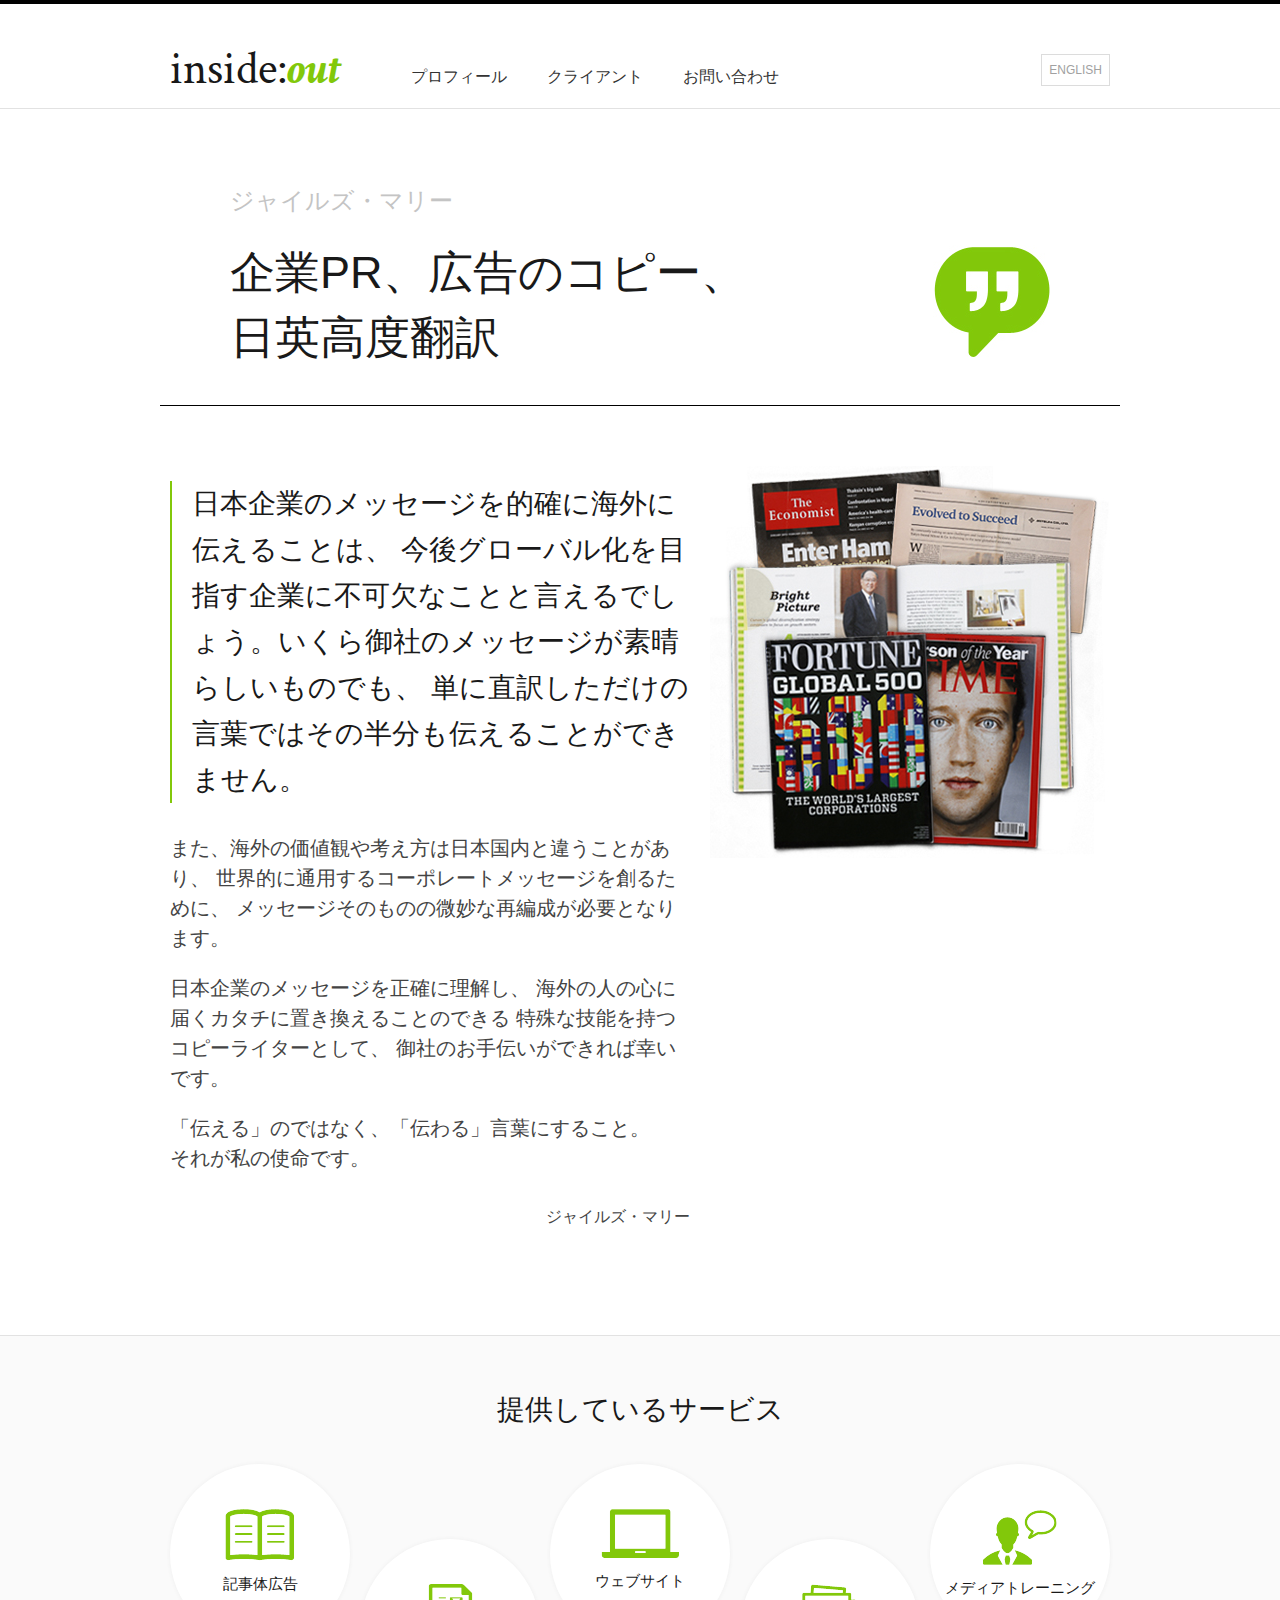
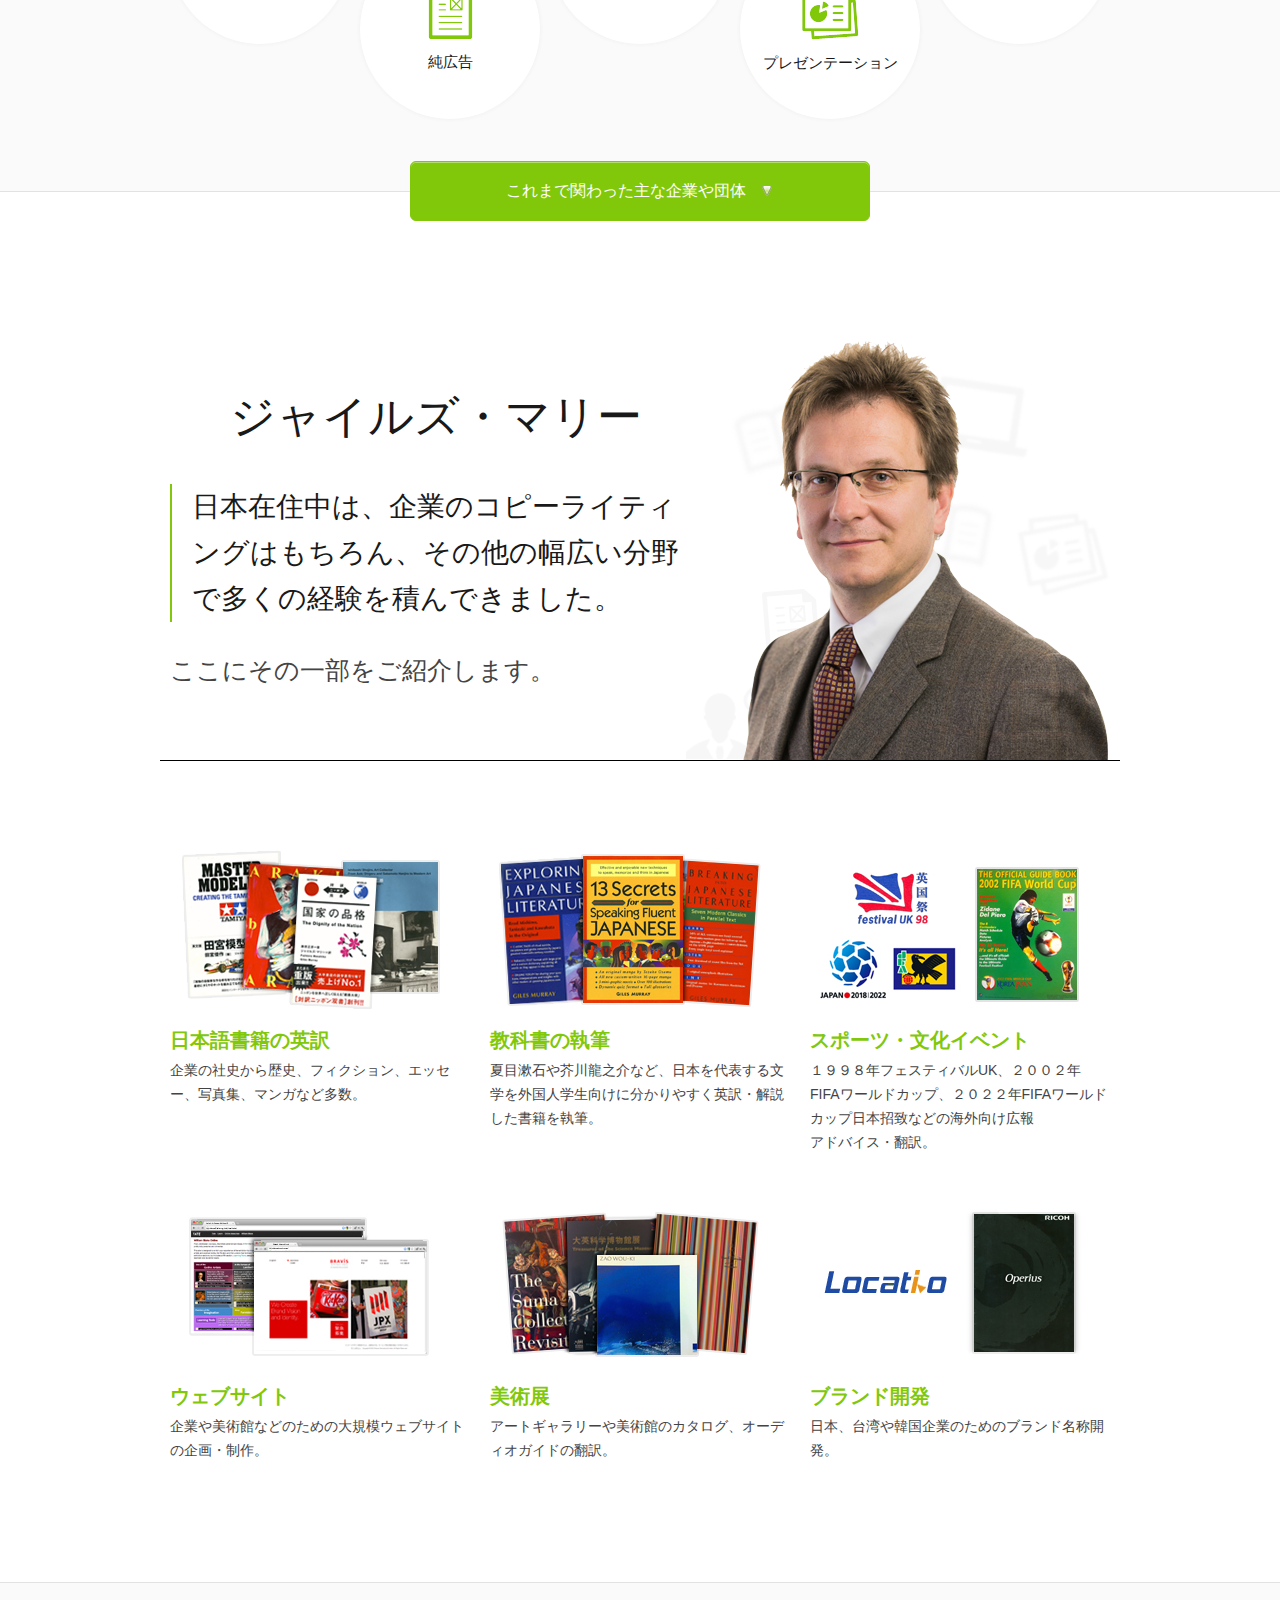
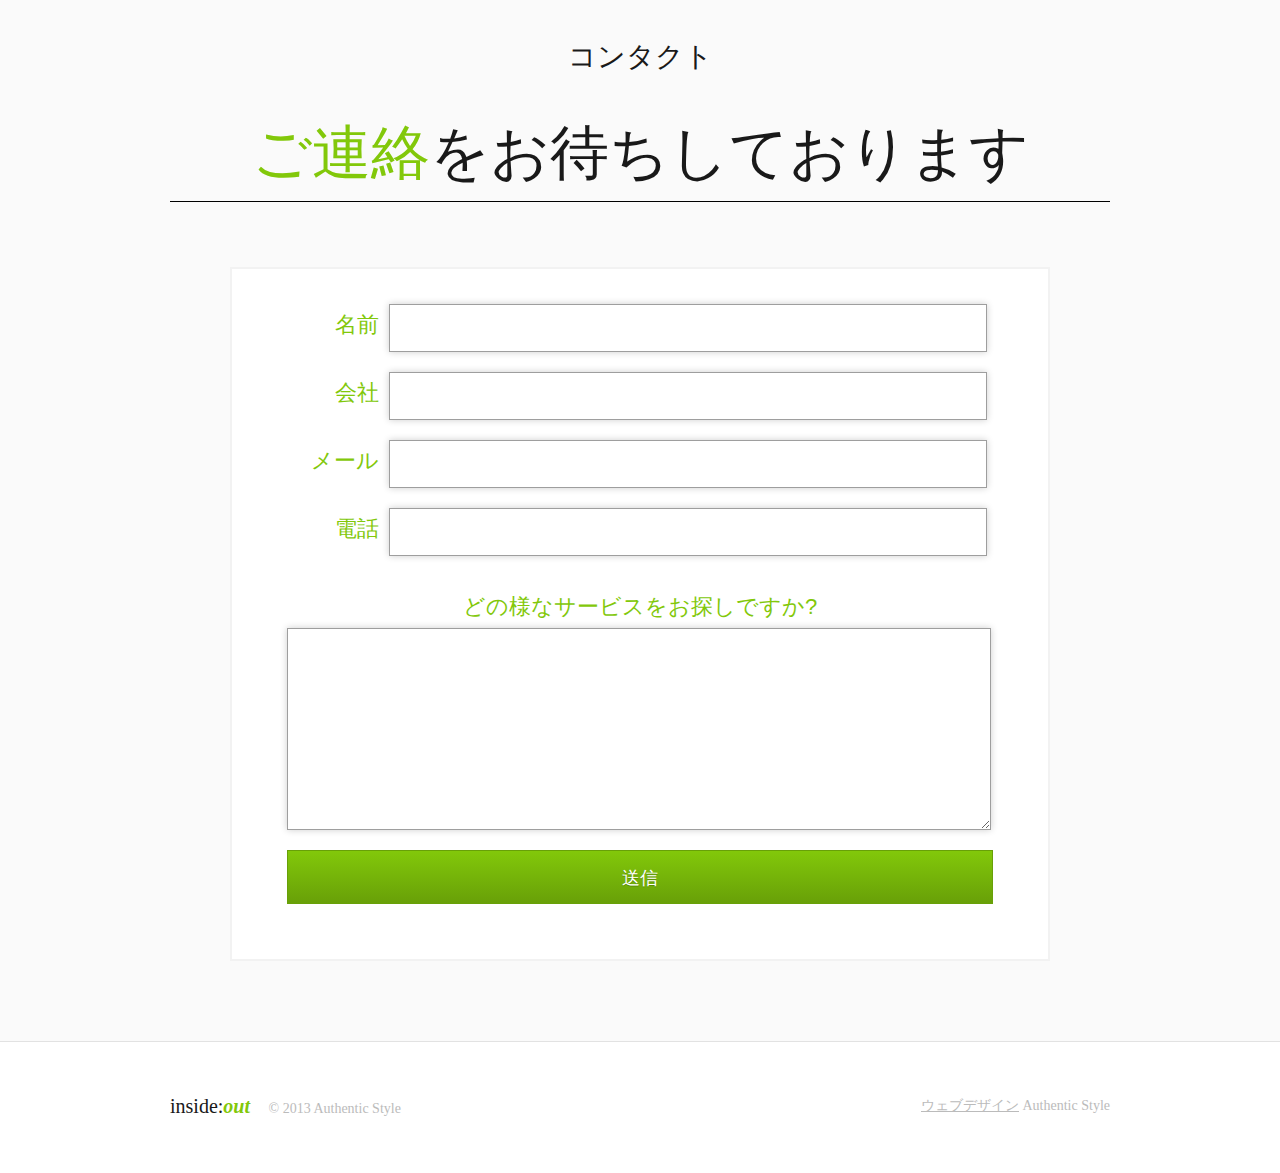
==== html/jp/index.html @ a80eb29e "git init" ====
<!DOCTYPE html>
<!--[if lt IE 7 ]><html class="ie ie6" lang="jp"> <![endif]-->
<!--[if IE 7 ]><html class="ie ie7" lang="jp"> <![endif]-->
<!--[if IE 8 ]><html class="ie ie8" lang="jp"> <![endif]-->
<!--[if (gte IE 9)|!(IE)]><!--><html lang="jp"> <!--<![endif]-->
<head>

	<!-- Basic Page Needs
  ================================================== -->
	<meta charset="utf-8">
	<title>inside:out - Giles Murray</title>
	<meta name="author" content="Authentic Style" />
	<meta name="keywords" content="ジャイルズ・マリー、英文の記事体広告、英文の純広告、英語のPR、英語コピーライト、東京在住の英文コピーライター、海外向けコミュニケーション戦略、質の高い和文英訳、英語プレゼンテーション制作、英語ウェブサイト制作、英文のマーケティング、PRメッセージやコピー、書籍の英訳、イベント司会など、Giles Murray。" />
	<meta name="description" content="ジャイルズ・マリー。企業、官庁、文化団体の国際PR、広告のコピー、日英高度翻訳。" />

	<!-- Mobile Specific Metas
  ================================================== -->
	<meta name="viewport" content="width=device-width, initial-scale=1, maximum-scale=1">

	<!-- CSS
  ================================================== -->
	<link rel="stylesheet" href="../stylesheets/basejp.css">
	<link rel="stylesheet" href="../stylesheets/skeleton.css">
	<link rel="stylesheet" href="../stylesheets/layout.css">


	<!--[if lt IE 9]>
		<script src="http://html5shim.googlecode.com/svn/trunk/html5.js"></script>
	<![endif]-->

	<!-- Favicons
	================================================== -->
	<link rel="shortcut icon" href="../images/favicon.ico">
	<link rel="apple-touch-icon" href="../images/apple-touch-icon.png">
	<link rel="apple-touch-icon" sizes="72x72" href="../images/apple-touch-icon-72x72.png">
	<link rel="apple-touch-icon" sizes="114x114" href="../images/apple-touch-icon-114x114.png">
	
	
	<!-- Google Web Fonts
	================================================== -->
	<link href="http://fonts.googleapis.com/css?family=Crimson+Text:400,700italic" rel="stylesheet" type="text/css">
	<link href="http://fonts.googleapis.com/css?family=Vollkorn:400italic,400" rel="stylesheet" type="text/css">


	<script type="text/javascript" src="http://code.jquery.com/jquery-1.9.1.min.js"></script>
	<link type="text/css" rel="stylesheet" href="../stylesheets/jquery.dropdown.css" />
	<script type="text/javascript" src="../js/jquery.dropdown.js"></script>
	<script type="text/javascript" src="../js/jquery.validationEngine-en.js"></script>
	<script type="text/javascript" src="../js/jquery.validationEngine.js"></script>
	
	<link type="text/css" rel="stylesheet" href="../stylesheets/jquery.fancybox.css" />
	<script type="text/javascript" src="../js/jquery.fancybox.js"></script>
	<link rel="stylesheet" href="../stylesheets/validationEngine.jquery.css">
	
	<link type="text/css" rel="stylesheet" href="../stylesheets/prettyPhoto.css" />
	<script type="text/javascript" src="../js/jquery.prettyPhoto.js"></script>
	

	<script type="text/javascript">
		$(document).ready(function() {
			//$('.fancybox').fancybox();
			$("a[rel^='prettyPhoto']").prettyPhoto({animation_speed: 'fast', social_tools: false});
		});
	</script>

<script type="text/javascript">
 
$(document).ready(function(){
 
        $(".slidingDiv").hide();
        $(".show_hide").show();
 
    $('.show_hide').click(function(){
    $(".slidingDiv").slideToggle();
    });
 
});
 
</script>



	

</head>
<body>



	<header>
		<div class="container">
			<div class="sixteen columns">
				<h1>inside:<strong>out</strong></h1>
				
				<ul id="main-nav" class="top_menu">
					<li><a href="#" class="go_to_section" data-id="giles">プロフィール</a></li>
					<li><a href="#" class="go_to_section" data-id="open_clients">クライアント</a></li>
					<li><a href="#" class="go_to_section" data-id="contact_down">お問い合わせ</a></li>
				</ul>
				
				<!-- Language Selector -->
				<a href="/"><span class="btn-language" style="padding: 9px 7px !important;">English</span></a>

			</div>
		</div>
	</header>
	
	
<section id="top">
	<div class="container headline">
		<div class="fourteen columns offset-by-one">
			<h3>ジャイルズ・マリー</h3>
			<h2>企業PR、広告の<span class="nobreak">コピー</span>、<br />日英高度翻訳</h2>
			<img src="../images/giles-images/icon-top.jpg" alt="icon-top" class="icon-padding" />
		</div>
	</div>
	<div class="container">
		<div class="nine columns">
			<p class="intro">日本企業のメッセージを的確に海外に伝えることは、
				今後グローバル化を目指す企業に不可欠なことと言えるでしょう。いくら御社のメッセージが素晴らしいものでも、
				単に直訳しただけの言葉ではその半分も伝えることができません。</p>

			<p class="intro2">また、海外の価値観や考え方は日本国内と違うことがあり、
				世界的に通用するコーポレートメッセージを創るために、
				メッセージそのものの微妙な再編成が必要となります。</p>

			<p class="intro2">日本企業のメッセージを正確に理解し、
				海外の人の心に届くカタチに置き換えることのできる
				特殊な技能を持つコピーライターとして、
				御社のお手伝いができれば幸いです。</p>

			<p class="intro2">「伝える」のではなく、「伝わる」言葉にすること。
			<br />それが私の使命です。</p>
　　　　　　　　　　　　　　　　　　　　　　　　<p style="text-align:right;">ジャイルズ・マリー</p>
		</div> 
		<div class="seven columns">
			<img src="../images/giles-images/img-magmontage.jpg" alt="img-magmontage" />
		</div>
	</div>
</section>

<section id="services">
	<div class="container">
		<div class="sixteen columns">
			<h5>提供しているサービス</h5>
			<ul class="service-circles">
				<li>
					<img src="../images/giles-images/icon-advertorial.png" alt="advertorials" />
					<h6>記事体広告</h6>
				</li>
				<li class="alt">
					<img src="../images/giles-images/icon-displayads.png" alt="display ads" />
					<h6>純広告</h6>
				</li>
				<li>
					<img src="../images/giles-images/icon-websites.png" alt="websites" />
					<h6>ウェブサイト</h6>
				</li>
				<li class="alt2 for-ipad">
					<img src="../images/giles-images/icon-presentations.png" alt="presentations" />
					<h6>プレゼンテーション</h6>
				</li>
				<li class="nomargin">
					<img src="../images/giles-images/icon-mediatraining.png" alt="mediatraining" />
					<h6>メディアトレーニング</h6>
				</li>
			</ul>
		</div>
		

</a>




		<button class="btn-organizations show_hide">
			これまで関わった主な企業や団体 
			<!--<img src="../images/giles-images/icon-btnarrow.png" alt="icon-btnarrow" class="btn-arrow" />-->
			<img src="../images/arrow-down2.png" alt="icon-btnarrow" class="btn-arrow organization-img" /> 
		</button>
	
	
	
	
	
	</div>
</section>

<!-- Hidden Area -->
<div id="hiddenarea">
<div class="container">
	<div class="slidingDiv organizations">
		<section id="open_clients" >
		<div class="four columns">
			<h6>自動車</h6>
			<ul>
				<li>ブリジストン</li>
				<li>トヨタ自動車</li>
			</ul>
		</div>
		<div class="four columns">
			<h6>ビジネス教育</h6>
			<ul>
				<li>グロービス経営大学</li>
			</ul>
		</div>
		<div class="four columns">
			<h6>電機・電子</h6>
			<ul>
				<li>キャノン</li>
				<li>コニカミノルタ</li>
				<li>三菱電機</li>
				<li>村田製作所</li>
				<li>オリンパス</li>
				<li>オムロン</li>
				<li>パナソニック</li>
				<li>リコー</li>
				<li>サンヨー</li>
				<li>ソニー</li>
				<li>東芝</li>
			</ul>
		</div>
		<div class="four columns">
			<h6>食品・飲料</h6>
			<ul>
				<li>キッコーマン</li>
			</ul>
		</div>
		</section>	
		
		<section>
		<div class="four columns">
			<h6>金融</h6>
			<ul>
				<li>みずほ銀行</li>
				<li>三井住友銀行</li>
				<li>東京証券取引所</li>
			</ul>
		</div>
		<div class="four columns">
			<h6>政府・自治体・公共機関</h6>
			<ul>
				<li>経済産業省</li>
				<li>新エネルギー・産業技術総合開発機構</li>
				<li>北九州市</li>
				<li>福岡商工会議所</li>
				<li>福岡市</li>
				<li>福岡県</li>
			</ul>
		</div>
		<div class="four columns">
			<h6>工業</h6>
			<ul>
				<li>旭化成</li>
				<li>ホンダ機工</li>
				<li>HOYA</li>
				<li>IHI</li>
				<li>九州電力</li>
				<li>帝人</li>
				<li>スリーボンド</li>
				<li>凸版印刷</li>
				<li>東レ</li>
			</ul>
		</div>
		<div class="four columns">
			<h6>IT・テレコム</h6>
			<ul>
				<li>NTTドコモ</li>
				<li>NTTコミュニケーション</li>
				<li>NTTデータ</li>
			</ul>
		</div>
		</section>
		
		<section>
		<div class="four columns">
			<h6>メディア</h6>
			<ul>
				<li>講談社</li>
				<li>読売新聞</li>
			</ul>
		</div>
		<div class="four columns">
			<h6>美術館</h6>
			<ul>
				<li>ブリジストン美術館</li>
				<li>長崎県立美術館</li>
				<li>テート美術館（ロンドン）</li>
			</ul>
		</div>
		<div class="four columns">
			<h6>医薬品・化学品</h6>
			<ul>
				<li>ライオン</li>
				<li>花王</li>
				<li>シャボン玉石けん</li>
			</ul>
		</div>
		<div class="four columns">
			<h6>製薬</h6>
			<ul>
				<li>アステラス製薬</li>
				<li>中外製薬</li>
				<li>久光製薬</li>
				<li>協和発酵キリン</li>
			</ul>
		</div>
		</section>
		
		<section>
		<div class="four columns">
			<h6>不動産開発</h6>
			<ul>
				<li>ナレッジキャピタル</li>
				<li>三菱不動産</li>
				<li>三井不動産</li>
				<li>森ビル</li>
				<li>森トラスト</li>
			</ul>
		</div>
		<div class="four columns">
			<h6>スポーツ団体</h6>
			<ul>
				<li>日本サッカー協会</li>
				<li>横浜ゴム</li>
			</ul>
		</div>
		<div class="four columns">
			<h6>総合商社</h6>
			<ul>
				<li>伊藤忠</li>
				<li>三井物産</li>
			</ul>
		</div>
		<div class="four columns">
			<h6>旅行</h6>
			<ul>
				<li>日本航空</li>
				<li>リロ・ホールディング</li>
			</ul>
		</div>
		</section>
	</div> 
</div>
</div>
<!-- END // Hidden Area -->



<section id="giles">
	<div class="container headline">
		<div class="nine columns">
			<h2 class="indented">ジャイルズ・マリー</h2>
			<p class="intro">日本在住中は、企業のコピーライティングはもちろん、その他の幅広い分野で多くの経験を積んできました。</p>
			<p class="mobile-giles-image-adjustments"></p>
			<p class="intro3">ここにその一部をご紹介します。</p>
		</div>
		<div class="seven columns">
			<img src="../images/giles-images/giles-murray.png" alt="giles-murray" />
		</div>
	</div>
</section>

<section id="work">
	<div class="container">
		<div class="one-third column">
			<a class="fancybox image1" rel="prettyPhoto" href="../images/giles-images/large-translations.jpg"><img src="../images/giles-images/work-translations.jpg" alt="日本語書籍の英訳" /></a>
			<h4>日本語書籍の英訳</h4>
			<p>企業の社史から歴史、フィクション、エッセー、写真集、マンガなど多数。</p>
		</div>
		<div class="one-third column">
			<a class="fancybox image2" rel="prettyPhoto" href="../images/giles-images/large-textbooks.jpg"><img src="../images/giles-images/work-textbooks.jpg" alt="教科書の執筆" /></a>
			<h4>教科書の執筆</h4>
			<p>夏目漱石や芥川龍之介など、日本を代表する文学を外国人学生向けに分かりやすく英訳・解説した書籍を<span class="nobreak">執筆。</span></p>
		</div>
		<div class="one-third column">
			<a class="fancybox image3" rel="prettyPhoto" href="../images/giles-images/large-events.jpg"><img src="../images/giles-images/work-events.jpg" alt="スポーツ・文化イベント" /></a>
			<h4>スポーツ・文化イベント</h4>
			<p>１９９８年フェスティバルUK、<span class="nobreak">２００２年</span>FIFAワールドカップ、<span class="nobreak">２０２２年</span>FIFAワールドカップ日本招致などの海外向け広報<span class="nobreak">アドバイス・翻訳。</span></p>
		</div>
		<div class="one-third column">
			<a class="fancybox image4" rel="prettyPhoto" href="../images/giles-images/large-web.jpg"><img src="../images/giles-images/work-web.jpg" alt="ウェブサイト" /></a>
			<h4>ウェブサイト</h4>
			<p>企業や美術館などのための大規模ウェブサイトの企画・<span class="nobreak">制作。</span></p>
		</div>
		<div class="one-third column">
			<a class="fancybox image5" rel="prettyPhoto" href="../images/giles-images/large-exhibitions.jpg"><img src="../images/giles-images/work-exhibitions.jpg" alt="美術展" /></a>
			<h4>美術展</h4>
			<p>アートギャラリーや美術館のカタログ、オーディオガイドの<span class="nobreak">翻訳。</span></p>
		</div>
		<div class="one-third column">
			<a class="fancybox image6" rel="prettyPhoto" href="../images/giles-images/large-brands.jpg"><img src="../images/giles-images/work-branding.jpg" alt="ブランド開発" /></a>
			<h4>ブランド開発</h4>
			<p>日本、台湾や韓国企業のためのブランド名称開発。</p>
		</div>
	</div>
</section>


<section id="contact">
	<div class="container">
		<div id="contact_down" class="sixteen columns">
			<h5>コンタクト</h5>
			<h6><span class="green">ご連絡</span>をお待ちしております</h6>
		</div>
		
			<div class="fourteen columns offset-by-one">
				<form action="../process.php" id="form" name="apply-form" method="post">
				    <label>
				        名前
				    </label>
				    <input class="textfield validate[required]" name="name" id="name" type="text">
				    <label>
				        会社
				    </label>
				    <input class="textfield" name="company" id="company" type="text">
				    <label>
				       メール
				    </label>
				    <input class="textfield validate[required,custom[email]]" name="email" id="email" type="email">
				    <label>
				        電話
				    </label>
				    <input class="textfield" name="tel" id="tel" type="tel">
				    
				    <label class="fullwidth">
				        どの様なサービスをお探しですか?
				    </label>
				    <textarea cols="30" rows="8" name="cf_field_5" id="cf_field_5" class="area fldrequired validate[required]"></textarea>
			    
				  
				    <!-- BUTTON -->
				    <button type="submit" class="btn-submit">送信</button>
					<button type="reset" class="reset-button" style="display: none;">Submit the Form</button>
					<br clear="all" />
					<div class="green form_result_msg" style="width: 100%; text-align: center;"></div>
				</form>
			</div>
		
	</div>
</section>



<footer class="container">
	<div class="eight columns">
	<p><span class="footer-logo">inside:</span><span class="footer-out">out</span>
	&copy; 2013 Authentic Style</p>
	</div>
	<div class="eight columns align-right">
	<p><a href="http://www.authenticstyle.co.uk" target="_blank" title="Web Design Portfolio">ウェブデザイン</a> Authentic Style</p>
	</div>
</footer>
		
		

<script type="text/javascript" src="../js/retina.js"></script>

<script type="text/javascript" src="../js/rotate.js"></script>

<script type="text/javascript">
		$(document).ready(function(){
			
			$('.go_to_section').click(function(event){
				event.preventDefault();
				var sectionID = $(this).data('id');
				
				if( sectionID == 'open_clients' ){
					$('.slidingDiv').show();
				}
				
				scrollToID('#' + sectionID, 750);
			});
			
			function scrollToID(id, speed){
				var offSet = 50;
				var targetOffset = $(id).offset().top - offSet;
				var mainNav = $('#main-nav');
				$('html,body').animate({scrollTop:targetOffset}, speed);
				if (mainNav.hasClass("open")) {
					mainNav.css("height", "1px").removeClass("in").addClass("collapse");
					mainNav.removeClass("open");
				}
			}
			
			$(".image1 img").rotate({ 
			   bind: 
			     { 
			        mouseover : function() { 
			            $(this).rotate({animateTo:10})
			        },
			        mouseout : function() { 
			            $(this).rotate({animateTo:0})
			        }
			     } 
   			});
   			
   			$(".image2 img").rotate({ 
			   bind: 
			     { 
			        mouseover : function() { 
			            $(this).rotate({animateTo:-10})
			        },
			        mouseout : function() { 
			            $(this).rotate({animateTo:0})
			        }
			     } 
   			});
   			
   			$(".image3 img").rotate({ 
			   bind: 
			     { 
			        mouseover : function() { 
			            $(this).rotate({animateTo:10})
			        },
			        mouseout : function() { 
			            $(this).rotate({animateTo:0})
			        }
			     } 
   			});
   			
   			$(".image4 img").rotate({ 
			   bind: 
			     { 
			        mouseover : function() { 
			            $(this).rotate({animateTo:10})
			        },
			        mouseout : function() { 
			            $(this).rotate({animateTo:0})
			        }
			     } 
   			});
   			
   			$(".image5 img").rotate({ 
			   bind: 
			     { 
			        mouseover : function() { 
			            $(this).rotate({animateTo:-10})
			        },
			        mouseout : function() { 
			            $(this).rotate({animateTo:0})
			        }
			     } 
   			});
   			
   			$(".image6 img").rotate({ 
			   bind: 
			     { 
			        mouseover : function() { 
			            $(this).rotate({animateTo:10})
			        },
			        mouseout : function() { 
			            $(this).rotate({animateTo:0})
			        }
			     } 
   			});
   			
   			$('#form').validationEngine();
			$('#form').submit(function (){
				if($('#form').validationEngine('validate')){
					$.post('../process.php', $('#form').serialize(), function (res){
						if(res == 'sent'){
							$('div.form_result_msg').text("どうもありがとうございました。我々はすぐに連絡させてよ");
							$('div.form_result_msg').addClass('green');
							$('div.form_result_msg').show();
							$('.reset-button').trigger('click');
						}
						else{
							$('div.form_result_msg').text("エラーが発生しました。もう一度やり直してください。");
							$('div.form_result_msg').removeClass('green');
							$('div.form_result_msg').css('color', 'red');
							$('div.form_result_msg').show();
						}
						//alert(res);
					});
				}
				return false;
			});
			
				
		});
		
	</script>
<script>
  (function(i,s,o,g,r,a,m){i['GoogleAnalyticsObject']=r;i[r]=i[r]||function(){
  (i[r].q=i[r].q||[]).push(arguments)},i[r].l=1*new Date();a=s.createElement(o),
  m=s.getElementsByTagName(o)[0];a.async=1;a.src=g;m.parentNode.insertBefore(a,m)
  })(window,document,'script','//www.google-analytics.com/analytics.js','ga');

  ga('create', 'UA-43649532-1', 'gilesmurray.com');
  ga('send', 'pageview');

</script>
		
</body>
</html>
---- html/stylesheets/basejp.css ----
/*
* Skeleton V1.2
* Copyright 2011, Dave Gamache
* www.getskeleton.com
* Free to use under the MIT license.
* http://www.opensource.org/licenses/mit-license.php
* 6/20/2012
*/


/* Table of Content
==================================================
	#Reset & Basics
	#Basic Styles
	#Site Styles
	#Typography
	#Links
	#Lists
	#Images
	#Buttons
	#Forms
	#Misc */


/* #Reset & Basics (Inspired by E. Meyers)
================================================== */
	html, body, div, span, applet, object, iframe, h1, h2, h3, h4, h5, h6, p, blockquote, pre, a, abbr, acronym, address, big, cite, code, del, dfn, em, img, ins, kbd, q, s, samp, small, strike, strong, sub, sup, tt, var, b, u, i, center, dl, dt, dd, ol, ul, li, fieldset, form, label, legend, table, caption, tbody, tfoot, thead, tr, th, td, article, aside, canvas, details, embed, figure, figcaption, footer, header, hgroup, menu, nav, output, ruby, section, summary, time, mark, audio, video {
		margin: 0;
		padding: 0;
		border: 0;
		font-size: 100%;
		font: inherit;
		vertical-align: baseline; }
	article, aside, details, figcaption, figure, footer, header, hgroup, menu, nav, section {
		display: block; }
	body {
		line-height: 1; }
	ol, ul {
		list-style: none; }
	blockquote, q {
		quotes: none; }
	blockquote:before, blockquote:after,
	q:before, q:after {
		content: '';
		content: none; }
	table {
		border-collapse: collapse;
		border-spacing: 0; }


/* #Basic Styles
================================================== */
	body {
		background: #fff;
		border-top: 4px solid #000;
		font-family:'ＭＳ Ｐゴシック', 'MS PGothic', 'メイリオ', Meiryo, sans-serif;
		color: #444;
		-webkit-font-smoothing: antialiased; /* Fix for webkit rendering */
		-webkit-text-size-adjust: 100%;
 }


/* #Typography
================================================== */
	h1 {
		color: #181818;
		font-family: "Crimson Text", Georgia, serif;
		font-weight: normal; 
		font-size: 42px;
		float: left;
		}
		
	h1 strong {
	font-weight: 700!important;
	font-style: italic;
	color: #82c80a;
	}
		
	h1 a, h2 a, h3 a, h4 a, h5 a, h6 a { font-weight: inherit; }
	h1 { font-size: 46px; line-height: 50px; margin-bottom: 14px;}
	
	h2 { 
	font-family:'ＭＳ Ｐゴシック', 'MS PGothic', 'メイリオ', Meiryo, sans-serif;
	font-size: 45px; 
	line-height: 65px;
	color: #191919;
	float: left; 
	margin-bottom: 35px;
	}
		h2.indented {
		padding-left: 60px;
		}

	
	h3 { 
	font-family:'ＭＳ Ｐゴシック', 'MS PGothic', 'メイリオ', Meiryo, sans-serif;
	font-size: 24px; 
	color: #c4c4c4;
	float: left; 
	display: block;
	width: 100%;
	margin-bottom: 27px;
	}
	
	
	h4 { 
	font-family:'ＭＳ Ｐゴシック', 'MS PGothic', 'メイリオ', Meiryo, sans-serif;
	font-size: 20px; 
	font-weight:bold;
	color: #82c80a;
	margin-bottom: 8px; 
	margin-top: 15px;
	}
	.one-third p {
	font-size: 14px;
	line-height: 24px;
	margin-bottom: 50px;
	}
	
	h5 { 
	font-family:'ＭＳ Ｐゴシック', 'MS PGothic', 'メイリオ', Meiryo, sans-serif;
	font-size: 28px;
	color: #191919;
	margin-bottom: 40px;
	text-align: center;
	}
	
	h6 { 
	font-family:'ＭＳ Ｐゴシック', 'MS PGothic', 'メイリオ', Meiryo, sans-serif;
	color: #191919;
	text-transform: uppercase;
	font-size: 15px; 
	margin: 10px 0px 0px 0px;
	}
	
	#contact h6 {
	float: none!important;
	text-transform: none!important;
	font-family:'ＭＳ Ｐゴシック', 'MS PGothic', 'メイリオ', Meiryo, sans-serif;
	font-size: 59px; 
	line-height: 65px;
	color: #191919;
	padding-bottom: 15px;
	margin-bottom: 65px;
	margin-top: 50px;
	border-bottom: 1px solid #000;
	text-align: center;
	}

	.intro {
	/*font-family: "ヒラギノ角ゴ Pro W3", "Hiragino Kaku Gothic Pro",Osaka, "メイリオ", Meiryo, "ＭＳ Ｐゴシック", "MS PGothic", sans-serif;*/
	font-family:'ＭＳ Ｐゴシック', 'MS PGothic', 'メイリオ', Meiryo, sans-serif;
	font-size: 28px;
	line-height: 46px;
	color: #191919;
	border-left: 2px solid #82c80a;
	padding-left: 20px;
	margin-top: 15px;
	margin-bottom: 33px;
	clear: both;
	}
	
	.green {
	color: #82c80a;
	}
	
	footer p {
	font: 17px/28px "Georgia",serif;
	font-size: 14px;
	color: #bbbbbb;
	margin: 50px 0px 50px 0px;
	}
	footer p a,
	footer p a:visited {
	color: #bbbbbb!important;
	-webkit-transition: color 0.2s ease-in-out;
	-moz-transition: color 0.2s ease-in-out;
	-o-transition: color 0.2s ease-in-out;
	transition: color 0.2s ease-in-out;
	}
	footer p a:hover {
	color: #666!important;
	}
	footer .align-right {
	text-align: right;
	}
	.footer-logo {
	font: 17px/28px "Georgia",serif;
	color: #191919;
	font-size: 20px;
	}
	.footer-out {
	font: 17px/28px "Georgia",serif;
	font-size: 20px!important;
	color: #82c80a;
	font-style: italic;
	font-weight: 700;
	margin-right: 15px;
	}
	
	.organizations h6 {
	font-weight: 700;
	margin-bottom: 6px;
	font-size: 15px;
	margin-top: 4px;
	line-height: 20px;
	}
	.organizations ul li {
	font-size: 14px;
	line-height: 18px;
	margin-bottom: 8px;
	}
	
	

	p { margin: 0 0 20px 0; }
	p img { margin: 0; }
	p.lead { font-size: 21px; line-height: 27px; color: #777;  }

	em { font-style: italic; }
	small { font-size: 80%; }

/*	Blockquotes  */
	blockquote, blockquote p { font-size: 17px; line-height: 24px; color: #777;}
	blockquote { margin: 0 0 20px; padding: 9px 20px 0 19px; border-left: 1px solid #ddd; }
	blockquote cite { display: block; font-size: 12px; color: #555; }
	blockquote cite:before { content: "\2014 \0020"; }
	blockquote cite a, blockquote cite a:visited, blockquote cite a:visited { color: #555; }

	hr { border: solid #ddd; border-width: 1px 0 0; clear: both; margin: 10px 0 30px; height: 0; }


/* #Links
================================================== */
	a, a:visited { color: #333; text-decoration: underline; outline: 0; }
	a:hover, a:focus { color: #000; }
	p a, p a:visited { line-height: inherit; }


/* #Lists
================================================== */
	ul, ol { margin-bottom: 20px; }
	ul { list-style: none outside; }
	ol { list-style: decimal; }
	ol, ul.square, ul.circle, ul.disc { margin-left: 30px; }
	ul.square { list-style: square outside; }
	ul.circle { list-style: circle outside; }
	ul.disc { list-style: disc outside; }
	ul ul, ul ol,
	ol ol, ol ul { margin: 4px 0 5px 30px; font-size: 90%;  }
	ul ul li, ul ol li,
	ol ol li, ol ul li { margin-bottom: 6px; }
	li { line-height: 18px; margin-bottom: 12px; }
	ul.large li { line-height: 21px; }
	li p { line-height: 21px; }

/* #Images
================================================== */

	img.scale-with-grid {
		max-width: 100%;
		height: auto; }


/* #Buttons
================================================== */

	.button,
	button,
	input[type="submit"],
	input[type="reset"] 
	{
		background: #eee; /* Old browsers */
		background: #eee -moz-linear-gradient(top, rgba(255,255,255,.2) 0%, rgba(0,0,0,.2) 100%); /* FF3.6+ */
		background: #eee -webkit-gradient(linear, left top, left bottom, color-stop(0%,rgba(255,255,255,.2)), color-stop(100%,rgba(0,0,0,.2))); /* Chrome,Safari4+ */
		background: #eee -webkit-linear-gradient(top, rgba(255,255,255,.2) 0%,rgba(0,0,0,.2) 100%); /* Chrome10+,Safari5.1+ */
		background: #eee -o-linear-gradient(top, rgba(255,255,255,.2) 0%,rgba(0,0,0,.2) 100%); /* Opera11.10+ */
		background: #eee -ms-linear-gradient(top, rgba(255,255,255,.2) 0%,rgba(0,0,0,.2) 100%); /* IE10+ */
		background: #eee linear-gradient(top, rgba(255,255,255,.2) 0%,rgba(0,0,0,.2) 100%); /* W3C */
	  border: 1px solid #aaa;
	  border-top: 1px solid #ccc;
	  border-left: 1px solid #ccc;
	  display: inline-block;
	  text-decoration: none;
	  cursor: pointer;
	  margin-bottom: 20px;
	  line-height: normal;
	  padding: 8px 10px;
	  font-weight: 400;
	  font-family:'ＭＳ Ｐゴシック', 'MS PGothic', 'メイリオ', Meiryo, sans-serif; }

	.button:hover,
	button:hover,
	input[type="submit"]:hover,
	input[type="reset"]:hover,
	input[type="button"]:hover {
	}

	.button:active,
	button:active,
	input[type="submit"]:active,
	input[type="reset"]:active,
	input[type="button"]:active {
		border: 1px solid #666;
		background: #ccc; /* Old browsers */
		background: #ccc -moz-linear-gradient(top, rgba(255,255,255,.35) 0%, rgba(10,10,10,.4) 100%); /* FF3.6+ */
		background: #ccc -webkit-gradient(linear, left top, left bottom, color-stop(0%,rgba(255,255,255,.35)), color-stop(100%,rgba(10,10,10,.4))); /* Chrome,Safari4+ */
		background: #ccc -webkit-linear-gradient(top, rgba(255,255,255,.35) 0%,rgba(10,10,10,.4) 100%); /* Chrome10+,Safari5.1+ */
		background: #ccc -o-linear-gradient(top, rgba(255,255,255,.35) 0%,rgba(10,10,10,.4) 100%); /* Opera11.10+ */
		background: #ccc -ms-linear-gradient(top, rgba(255,255,255,.35) 0%,rgba(10,10,10,.4) 100%); /* IE10+ */
		background: #ccc linear-gradient(top, rgba(255,255,255,.35) 0%,rgba(10,10,10,.4) 100%); /* W3C */ }

	.button.full-width,
	button.full-width,
	input[type="submit"].full-width,
	input[type="reset"].full-width,
	input[type="button"].full-width {
		width: 100%;
		padding-left: 0 !important;
		padding-right: 0 !important;
		text-align: center; }

	/* Fix for odd Mozilla border & padding issues */
	button::-moz-focus-inner,
	input::-moz-focus-inner {
    border: 0;
    padding: 0;
	}


/* #Forms
================================================== */

	form {
		margin-bottom: 20px; }
	fieldset {
		margin-bottom: 20px; }
	input[type="text"],
	input[type="password"],
	input[type="email"],
	input[type="tel"],
	select {
		border: 1px solid #9e9e9e;
		-webkit-box-shadow: 0px 0px 7px rgba(206, 206, 206, 1);
		-moz-box-shadow:    0px 0px 7px rgba(206, 206, 206, 1);
		box-shadow:         0px 0px 7px rgba(206, 206, 206, 1);

		padding: 12px 12px;
		outline: none;
		font-size: 19px;
		font-family:'ＭＳ Ｐゴシック', 'MS PGothic', 'メイリオ', Meiryo, sans-serif;
		color: #777;
		margin: 0;
		width: 81%;
		max-width: 100%;
		display: block;
		margin-bottom: 20px;
		background: #fff; 
		}
		
	textarea{
	border: 1px solid #9e9e9e;
		-webkit-box-shadow: 0px 0px 7px rgba(206, 206, 206, 1);
		-moz-box-shadow:    0px 0px 7px rgba(206, 206, 206, 1);
		box-shadow:         0px 0px 7px rgba(206, 206, 206, 1);

		padding: 12px 12px;
		outline: none;
		font-size: 19px;
		font-family:'ＭＳ Ｐゴシック', 'MS PGothic', 'メイリオ', Meiryo, sans-serif;
		color: #777;
		margin: 0;
		width: 96%;
		max-width: 100%;
		display: block;
		margin-bottom: 20px;
		background: #fff; 
	}	
		
		
	select {
		padding: 0; }
	input[type="text"]:focus,
	input[type="password"]:focus,
	input[type="tel"]:focus,
	input[type="email"]:focus,
	textarea:focus {
		border: 1px solid #000;
 		color: #444;
 		-webkit-box-shadow: 0px 0px 7px rgba(155, 207, 64, 1);
		-moz-box-shadow:    0px 0px 7px rgba(155, 207, 64, 1);
		box-shadow:         0px 0px 7px rgba(155, 207, 64, 1);
 		}
	textarea {
		min-height: 60px; }
	label,
	legend {
		display: block;
		font-size: 22px;  }
	select {
		width: 220px; }
	input[type="checkbox"] {
		display: inline; }
	label span,
	legend span {
		font-weight: normal;
		font-size: 13px;
		color: #444; }
		
	label {
	width: 13%;
	float: left;
	color: #82c80a;
	font-family:'ＭＳ Ｐゴシック', 'MS PGothic', 'メイリオ', Meiryo, sans-serif;
	text-align: right;
	margin-right: 10px;
	padding-top: 10px;
	}
		label.fullwidth {
		text-align: center;
		width: 100%!important;
		float: none!important;
		margin-bottom: 10px;
		margin-top: 30px;
		}

		
		

/* #Misc
================================================== */
	.remove-bottom { margin-bottom: 0 !important; }
	.half-bottom { margin-bottom: 10px !important; }
	.add-bottom { margin-bottom: 20px !important; }


/* Overrides
----------------------------------------------------*/
	.btn-submit {
		font-family:'ＭＳ Ｐゴシック', 'MS PGothic', 'メイリオ', Meiryo, sans-serif !important;
	}
	#top .nine p.intro {margin-bottom:30px !important;}
	@media only screen and (min-width: 768px) and (max-width: 959px) {
		.icon-padding {margin-top:-222px !important;}
	}

/* Extra
================================================== */
p.intro2 {
	font-size: 20px;
    line-height: 30px;
}
p.intro3 {
	font-size: 25px;
    line-height: 30px;
}
span.nobreak	{
	white-space: nowrap;
	}
---- html/stylesheets/skeleton.css ----
/*
* Skeleton V1.2
* Copyright 2011, Dave Gamache
* www.getskeleton.com
* Free to use under the MIT license.
* http://www.opensource.org/licenses/mit-license.php
* 6/20/2012
*/


/* Table of Contents
==================================================
    #Base 960 Grid
    #Tablet (Portrait)
    #Mobile (Portrait)
    #Mobile (Landscape)
    #Clearing */



/* #Base 960 Grid
================================================== */

    .container                                  { position: relative; width: 960px; margin: 0 auto; padding: 0; }
    .container .column,
    .container .columns                         { float: left; display: inline; margin-left: 10px; margin-right: 10px; }
    .row                                        { margin-bottom: 20px; }

    /* Nested Column Classes */
    .column.alpha, .columns.alpha               { margin-left: 0; }
    .column.omega, .columns.omega               { margin-right: 0; }

    /* Base Grid */
    .container .one.column,
    .container .one.columns                     { width: 40px;  }
    .container .two.columns                     { width: 100px; }
    .container .three.columns                   { width: 160px; }
    .container .four.columns                    { width: 220px; }
    .container .five.columns                    { width: 280px; }
    .container .six.columns                     { width: 340px; }
    .container .seven.columns                   { width: 400px; }
    .container .eight.columns                   { width: 460px; }
    .container .nine.columns                    { width: 520px; }
    .container .ten.columns                     { width: 580px; }
    .container .eleven.columns                  { width: 640px; }
    .container .twelve.columns                  { width: 700px; }
    .container .thirteen.columns                { width: 760px; }
    .container .fourteen.columns                { width: 820px; }
    .container .fifteen.columns                 { width: 880px; }
    .container .sixteen.columns                 { width: 940px; }

    .container .one-third.column                { width: 300px; }
    .container .two-thirds.column               { width: 620px; }

    /* Offsets */
    .container .offset-by-one                   { padding-left: 60px;  }
    .container .offset-by-two                   { padding-left: 120px; }
    .container .offset-by-three                 { padding-left: 180px; }
    .container .offset-by-four                  { padding-left: 240px; }
    .container .offset-by-five                  { padding-left: 300px; }
    .container .offset-by-six                   { padding-left: 360px; }
    .container .offset-by-seven                 { padding-left: 420px; }
    .container .offset-by-eight                 { padding-left: 480px; }
    .container .offset-by-nine                  { padding-left: 540px; }
    .container .offset-by-ten                   { padding-left: 600px; }
    .container .offset-by-eleven                { padding-left: 660px; }
    .container .offset-by-twelve                { padding-left: 720px; }
    .container .offset-by-thirteen              { padding-left: 780px; }
    .container .offset-by-fourteen              { padding-left: 840px; }
    .container .offset-by-fifteen               { padding-left: 900px; }



/* #Tablet (Portrait)
================================================== */

    /* Note: Design for a width of 768px */

    @media only screen and (min-width: 768px) and (max-width: 959px) {
        .container                                  { width: 768px; }
        .container .column,
        .container .columns                         { margin-left: 10px; margin-right: 10px;  }
        .column.alpha, .columns.alpha               { margin-left: 0; margin-right: 10px; }
        .column.omega, .columns.omega               { margin-right: 0; margin-left: 10px; }
        .alpha.omega                                { margin-left: 0; margin-right: 0; }

        .container .one.column,
        .container .one.columns                     { width: 28px; }
        .container .two.columns                     { width: 76px; }
        .container .three.columns                   { width: 124px; }
        .container .four.columns                    { width: 172px; }
        .container .five.columns                    { width: 220px; }
        .container .six.columns                     { width: 268px; }
        .container .seven.columns                   { width: 316px; }
        .container .eight.columns                   { width: 364px; }
        .container .nine.columns                    { width: 412px; }
        .container .ten.columns                     { width: 460px; }
        .container .eleven.columns                  { width: 508px; }
        .container .twelve.columns                  { width: 556px; }
        .container .thirteen.columns                { width: 604px; }
        .container .fourteen.columns                { width: 652px; }
        .container .fifteen.columns                 { width: 700px; }
        .container .sixteen.columns                 { width: 748px; }

        .container .one-third.column                { width: 236px; }
        .container .two-thirds.column               { width: 492px; }

        /* Offsets */
        .container .offset-by-one                   { padding-left: 48px; }
        .container .offset-by-two                   { padding-left: 96px; }
        .container .offset-by-three                 { padding-left: 144px; }
        .container .offset-by-four                  { padding-left: 192px; }
        .container .offset-by-five                  { padding-left: 240px; }
        .container .offset-by-six                   { padding-left: 288px; }
        .container .offset-by-seven                 { padding-left: 336px; }
        .container .offset-by-eight                 { padding-left: 384px; }
        .container .offset-by-nine                  { padding-left: 432px; }
        .container .offset-by-ten                   { padding-left: 480px; }
        .container .offset-by-eleven                { padding-left: 528px; }
        .container .offset-by-twelve                { padding-left: 576px; }
        .container .offset-by-thirteen              { padding-left: 624px; }
        .container .offset-by-fourteen              { padding-left: 672px; }
        .container .offset-by-fifteen               { padding-left: 720px; }
    }


/*  #Mobile (Portrait)
================================================== */

    /* Note: Design for a width of 320px */

    @media only screen and (max-width: 767px) {
        .container { width: 300px; }
        .container .columns,
        .container .column { margin: 0; }

        .container .one.column,
        .container .one.columns,
        .container .two.columns,
        .container .three.columns,
        .container .four.columns,
        .container .five.columns,
        .container .six.columns,
        .container .seven.columns,
        .container .eight.columns,
        .container .nine.columns,
        .container .ten.columns,
        .container .eleven.columns,
        .container .twelve.columns,
        .container .thirteen.columns,
        .container .fourteen.columns,
        .container .fifteen.columns,
        .container .sixteen.columns,
        .container .one-third.column,
        .container .two-thirds.column  { width: 300px; }

        /* Offsets */
        .container .offset-by-one,
        .container .offset-by-two,
        .container .offset-by-three,
        .container .offset-by-four,
        .container .offset-by-five,
        .container .offset-by-six,
        .container .offset-by-seven,
        .container .offset-by-eight,
        .container .offset-by-nine,
        .container .offset-by-ten,
        .container .offset-by-eleven,
        .container .offset-by-twelve,
        .container .offset-by-thirteen,
        .container .offset-by-fourteen,
        .container .offset-by-fifteen { padding-left: 0; }

    }


/* #Mobile (Landscape)
================================================== */

    /* Note: Design for a width of 480px */

    @media only screen and (min-width: 480px) and (max-width: 767px) {
        .container { width: 420px; }
        .container .columns,
        .container .column { margin: 0; }

        .container .one.column,
        .container .one.columns,
        .container .two.columns,
        .container .three.columns,
        .container .four.columns,
        .container .five.columns,
        .container .six.columns,
        .container .seven.columns,
        .container .eight.columns,
        .container .nine.columns,
        .container .ten.columns,
        .container .eleven.columns,
        .container .twelve.columns,
        .container .thirteen.columns,
        .container .fourteen.columns,
        .container .fifteen.columns,
        .container .sixteen.columns,
        .container .one-third.column,
        .container .two-thirds.column { width: 420px; }
    }


/* #Clearing
================================================== */

    /* Self Clearing Goodness */
    .container:after { content: "\0020"; display: block; height: 0; clear: both; visibility: hidden; }

    /* Use clearfix class on parent to clear nested columns,
    or wrap each row of columns in a <div class="row"> */
    .clearfix:before,
    .clearfix:after,
    .row:before,
    .row:after {
      content: '\0020';
      display: block;
      overflow: hidden;
      visibility: hidden;
      width: 0;
      height: 0; }
    .row:after,
    .clearfix:after {
      clear: both; }
    .row,
    .clearfix {
      zoom: 1; }

    /* You can also use a <br class="clear" /> to clear columns */
    .clear {
      clear: both;
      display: block;
      overflow: hidden;
      visibility: hidden;
      width: 0;
      height: 0;
    }
---- html/stylesheets/layout.css ----
/*
* Skeleton V1.2
* Copyright 2011, Dave Gamache
* www.getskeleton.com
* Free to use under the MIT license.
* http://www.opensource.org/licenses/mit-license.php
* 6/20/2012
*/

img {
max-width: 100%;
}

/* Table of Content
==================================================
	#Site Styles
	#Page Styles
	#Media Queries
	#Font-Face */

/* #Site Styles
================================================== */
header {
border-bottom: 1px solid #e2e2e2;
padding-top: 40px;
}
button.language {
float: right;
}

.top_menu {
	float: left;
	margin-left: 50px;
	margin-top: 24px;
	margin-bottom: 0;
}
.top_menu li{
	float: left;
}

.top_menu li a{
	padding: 20px 20px 20px 20px;
	text-decoration: none;
}

#top .headline {
border-bottom: 1px solid #000;
overflow: hidden;
margin-top: 80px;
margin-bottom: 60px;
}
	#top .container img {
	float: right;
	}
	.icon-padding {
	padding: 5px 0px 0px 0px;
	}
	
.btn-language {
float: right;
font-size: 12px!important;
background: #fff!important;
padding: 8px 8px 6px 8px!important;
margin: 10px 0px 0px 0px!important;
border: 1px solid #dcdcdc!important;
color: #a1a1a1;
text-transform: uppercase;
-webkit-transition: color 0.2s ease-in-out;
-moz-transition: color 0.2s ease-in-out;
-o-transition: color 0.2s ease-in-out;
transition: color 0.2s ease-in-out;
padding: 1px 13px 1px 12px !important;
}
	.btn-language:hover {
	color: #000;
	}

	
	
#services {
	background: #fafafa;
	border-top: 1px solid #e2e2e2;
	border-bottom: 1px solid #e2e2e2;
	margin-top: 90px;
	padding: 60px 0px 60px 0px;
	text-align: center;
	margin-bottom: 52px;
}

.service-circles li {
float: left;
height: 180px;
width: 180px;
margin-right: 10px;
text-align: center;
/*background: #f3f3f3;*/
background: #fff;
	-moz-border-radius:		180px;
   	-webkit-border-radius:	180px;
	-webkit-box-shadow: 	0px 0px 4px rgba(238, 238, 238, 1);
	-moz-box-shadow:    	0px 0px 4px rgba(238, 238, 238, 1);
	box-shadow:         	0px 0px 4px rgba(238, 238, 238, 1);

-webkit-transition: background 0.2s ease-in-out;
-moz-transition: background 0.2s ease-in-out;
-o-transition: background 0.2s ease-in-out;
transition: background 0.2s ease-in-out;
}
/*
.service-circles li:hover {
background: #fff;
-webkit-box-shadow: 	0px 0px 4px rgba(207, 207, 207, 1);
	-moz-box-shadow:    0px 0px 4px rgba(207, 207, 207, 1);
	box-shadow:         0px 0px 4px rgba(207, 207, 207, 1);
}*/

.service-circles li img {
margin-top: 45px;
}
.alt,
.alt2 {
margin-top: 75px;
}


.image1,
.image2,
.image3,
.image4,
.image5,
.image6 {
opacity: 1;
}


.nomargin {
margin-right: 0px!important;
}
.btn-organizations {
cursor: pointer;
text-decoration: none;
font-size: 16px;
color: #454545;
height: 60px;
width: 460px;
padding: 2px 30px 0px 30px;
border: 1px solid #d6d6d6;
position: absolute;
display: block;
top: 365px;
left: 50%;
  margin-left: -230px!important;

background-image: linear-gradient(bottom, #F3F3F3 25%, #FFFFFF 100%);
background-image: -o-linear-gradient(bottom, #F3F3F3 25%, #FFFFFF 100%);
background-image: -moz-linear-gradient(bottom, #F3F3F3 25%, #FFFFFF 100%);
background-image: -webkit-linear-gradient(bottom, #F3F3F3 25%, #FFFFFF 100%);
background-image: -ms-linear-gradient(bottom, #F3F3F3 25%, #FFFFFF 100%);

background-image: -webkit-gradient(
	linear,
	left bottom,
	left top,
	color-stop(0.25, #F3F3F3),
	color-stop(1, #FFFFFF)
);

-webkit-box-shadow: 0px 0px 6px rgba(50, 50, 50, 0.20);
-moz-box-shadow:    0px 0px 6px rgba(50, 50, 50, 0.20);
box-shadow:         0px 0px 6px rgba(50, 50, 50, 0.20);

}
.btn-organizations:hover {
	/*background: #fff !important;*/
}

button.btn-organizations {
   border: 1px solid #82C80A;
   background: #82C80A;
   /*background: -webkit-gradient(linear, left top, left bottom, from(#82c80a), to(#aae83f));
   background: -webkit-linear-gradient(top, #82c80a, #aae83f);
   background: -moz-linear-gradient(top, #82c80a, #aae83f);
   background: -ms-linear-gradient(top, #82c80a, #aae83f);
   background: -o-linear-gradient(top, #82c80a, #aae83f);
   background-image: -ms-linear-gradient(top, #82c80a 0%, #aae83f 100%);
   */
   padding: 10.5px 21px;
   -webkit-border-radius: 6px;
   -moz-border-radius: 6px;
   border-radius: 6px;
   -webkit-box-shadow: rgba(255,255,255,0.4) 0 1px 0, inset rgba(255,255,255,0.4) 0 1px 0;
   -moz-box-shadow: rgba(255,255,255,0.4) 0 1px 0, inset rgba(255,255,255,0.4) 0 1px 0;
   box-shadow: rgba(255,255,255,0.4) 0 1px 0, inset rgba(255,255,255,0.4) 0 1px 0;
   text-shadow: #82c80a 0 1px 0;
   color: #ffffff;
   font-size: 16px;
   font-family: "Vollkorn",Georgia,serif;
   text-decoration: none;
   vertical-align: middle;
}
/*
button.btn-organizations:hover {
   border: 1px solid #82C80A;
   text-shadow: #82C80A 0 1px 0;
   background: #aae83f;
   color: #fff;
}*/

button.btn-organizations:active {
   text-shadow: #82c80a 0 1px 0;
   border: 1px solid #82C80A;
   background: #82C80A;
   color: #fff;
}

.btn-arrow {
padding-left: 10px;
}

.organization-img{
	top: 2px;
	position: relative;
}

#hiddenarea {
background: #fafafa;
/*border-bottom: 1px solid #e2e2e2;*/
clear: both;
}

#hiddenarea h6{color: #82C80A;}

.slidingDiv {
/*padding-top: 110px;*/
	padding-top: 50px;
	padding-bottom: 35px;
}

.slidingDiv section {
overflow: hidden;
padding-top: 10px;
margin-bottom: 15px;
border-top: 1px solid #e2e2e2;
}



 
.show_hide {
    display:none;
}





#giles .headline {
border-bottom: 1px solid #000;
background: url(../images/giles-images/bg-giles.png) no-repeat bottom right;
overflow: hidden;
margin-top: 80px;
margin-bottom: 60px;
padding-top: 60px;
}
	#giles .container img {
	float: right;
	padding: 0px 0px 0px 0px;
	margin-top: -45px;
	}
	

#work {
margin-top: 87px;
}




#contact {
background: #fafafa;
border-top: 1px solid #e2e2e2;
border-bottom: 1px solid #e2e2e2;
margin-top: 70px;
padding: 60px 0px 60px 0px;
}
#form {
background: #fff;
border: 2px solid #f2f2f2;
padding: 35px 55px 35px 55px;
}

.btn-submit {
background: #7abc08;
font-size: 18px!important;
border: 1px solid #68a008;
color: #fff;
width: 100%;
padding: 15px 0px 13px 0px;
text-transform: uppercase;
font-family: "Vollkorn", Georgia, serif;

background-image: linear-gradient(bottom, #68A008 0%, #82C80A 100%);
background-image: -o-linear-gradient(bottom, #68A008 0%, #82C80A 100%);
background-image: -moz-linear-gradient(bottom, #68A008 0%, #82C80A 100%);
background-image: -webkit-linear-gradient(bottom, #68A008 0%, #82C80A 100%);
background-image: -ms-linear-gradient(bottom, #68A008 0%, #82C80A 100%);

background-image: -webkit-gradient(
	linear,
	left bottom,
	left top,
	color-stop(0, #68A008),
	color-stop(1, #82C80A)
);

text-shadow: 0px 1px 0px rgba(89, 140, 3, 1)!important;
font-weight: normal;
}

.btn-submit:hover {
background: #82C80A;
}

.code-label{
	width: 100%;
	text-align: left;
}

.code-box{margin-bottom: 25px;}
.code-box .refresh{margin-top: 15px;}

.red_label{color: red;}

/* #Media Queries
================================================== */



	/* Smaller than standard 960 (devices and browsers) */
	@media only screen and (max-width: 959px) {}

	/* Tablet Portrait size to standard 960 (devices and browsers) */
	@media only screen and (min-width: 768px) and (max-width: 959px) {
	
	.service-circles li {
	float: left;
	height: 210px;
	width: 210px;
	margin-right: 39px;
	text-align: center;
	background: #f3f3f3;
		-moz-border-radius:		180px;
	   	-webkit-border-radius:	180px;
		-webkit-box-shadow: 	0px 0px 4px rgba(238, 238, 238, 1);
		-moz-box-shadow:    	0px 0px 4px rgba(238, 238, 238, 1);
		box-shadow:         	0px 0px 4px rgba(238, 238, 238, 1);
	
	-webkit-transition: background 0.2s ease-in-out;
	-moz-transition: background 0.2s ease-in-out;
	-o-transition: background 0.2s ease-in-out;
	transition: background 0.2s ease-in-out;
	}
	.service-circles li img {
	margin-top: 58px;
	}
	.service-circles .for-ipad {
	margin-left: 123px;
	}
	.alt,
	.alt2 {
	margin-top: 0px;
	}
	
	.btn-organizations {
	top: 543px;
	margin-left: -250px!important;
	}
	
	input[type="text"], input[type="password"], input[type="email"], input[type="tel"], select {
	width: 96%;
	}
	.btn-submit {
	width: 101%;
	}
	
	#contact h6 {
	font-size: 54px;
	}
	h2 {
	width: 100%;
	}
	.icon-padding {
	margin-top: -232px;
	}
	
	#top .nine p.intro {
	width: 412px;
	margin-top: 60px;
	margin-bottom: 120px;
	}
	#top .nine p {
	width: 720px;
	}
	
	#giles .container img {
	margin-top: -13px;
	}
	
	label {
	text-align: left;
	margin-bottom: 5px;
	}
	
	}

	/* All Mobile Sizes (devices and browser) */
	@media only screen and (max-width: 767px) {
		#main-nav.top_menu {
			margin-left: 0;
			margin-top: 20px;
		}
		#main-nav.top_menu li a{
			padding: 20px 0px 20px 5px;
		}
		#main-nav.top_menu li {
			font-size: 13px;
		}
		#main-nav.top_menu li:last-child{margin-right: 5px;}
		
		.sixteen.columns .h1{
			font-size: 30px;
		}
		.sixteen.columns .btn-language{
			width: 36px;
			position: absolute;
			padding: 1px 11px 1px 10px !important;
		}
	}

	/* Mobile Landscape Size to Tablet Portrait (devices and browsers) */
	@media only screen and (min-width: 480px) and (max-width: 767px) {
	
	header {
	padding-top: 30px;
	}
	
	#top .headline {
	margin-top: 50px;
	}
	#top .container img {
	padding-top: 25px;
	}
	
	.icon-padding {
	width: 100px;
	height: 98px;
	padding-top: 5px!important;
	}
	
	#main-nav.top_menu {
		margin-left: 0;
	}
	#main-nav.top_menu li a {
		padding: 20px 0 20px 20px;
	}
	#main-nav.top_menu li:last-child{margin-right: 10px;}
	
	.sixteen.columns .btn-language{
		width: 36px;
		position: absolute;
	}
	
	.intro {
	margin-top: 0px;
	}
	
	h1 {
		font-size: 38px;
		}
		
	h1 strong {
	font-weight: 700!important;
	font-style: italic;
	color: #82c80a;
	}
	
	h2 {
	font-size: 44px;
	line-height: 51px;
	margin-bottom: 25px;
	width: 70%;
	}
	h2.indented {
	padding-left: 0px;
	}
	
	h5 {
	margin: 0 auto;
	line-height: 30px;
	margin-bottom: 40px;
	}
	
	#contact h6 {
	font-size: 44px;
	line-height: 47px;
	margin-bottom: 55px;
	margin-top: 0px;
	}
	
	
	
	.alt, .alt2 {
	margin-top: 0px;
	}
	
	ul.service-circles {
	width: 184px;
	overflow: hidden;
	padding-left: 116px;
	margin-bottom: 0px;
	}
	
	.service-circles li {
	margin-right: 0px;
	margin-bottom: 25px;
	}
	
	.btn-organizations {
	width: 300px;
	font-size: 14px;
	left: 50%;
	margin-left: -150px!important;
	padding: 2px 50px 0px 50px;
	top: 1126px;
	}
	
	.slidingDiv {
	padding-top: 70px;
	}
	.slidingDiv section {
	border: none!important;
	padding-top: 0px;
	margin-bottom: 0px;
	}
	
	#giles .headline {
	padding-top: 40px;
	}
	
	#form {
	padding: 35px 30px 35px 30px;
	}
	
	label {
	text-align: left;
	margin-bottom: 5px;
	width: 100%;
	}
	
	input[type="text"],
	input[type="password"],
	input[type="email"],
	input[type="tel"],
	select {
		width: 92%;
		}
		
	textarea {
	width: 92%;
	}
	
	footer p {
	text-align: center;
	margin: 0px;
	}
	
	footer {
	padding-top: 30px!important;
	padding-bottom: 30px!important;
	}
	
	#giles .container img {
	margin-top: -575px;
	float: left;
	}
	
	.mobile-giles-image-adjustments {
	padding-top: 450px;
	}
	
	.formError {
	margin-left: -120px!important;
	}
	
	}







	/* Mobile Portrait Size to Mobile Landscape Size (devices and browsers) */
	@media only screen and (max-width: 479px) {
	
	#top .headline {
	margin-top: 50px;
	}
	#top .container img {
	padding-top: 25px;
	}
	
	.intro {
	margin-top: 0px;
	}
	
	h1 {
		/*font-size: 38px;*/
		font-size: 31px;
		margin-left: -10px;
	}
		
	h1 strong {
	font-weight: 700!important;
	font-style: italic;
	color: #82c80a;
	}
	
	h2 {
	font-size: 48px;
	line-height: 56px;
	margin-bottom: 25px;
	}
	h2.indented {
	padding-left: 0px;
	}
	
	h5 {
	margin: 0 auto;
	width: 200px;
	line-height: 30px;
	margin-bottom: 40px;
	}
	
	#contact h6 {
	font-size: 44px;
	line-height: 47px;
	margin-bottom: 55px;
	margin-top: 0px;
	}
	
	
	
	.alt, .alt2 {
	margin-top: 0px;
	}
	
	ul.service-circles {
	width: 243px;
	overflow: hidden;
	padding-left: 57px;
	margin-bottom: 0px;
	}
	
	.service-circles li {
	margin-right: 0px;
	margin-bottom: 25px;
	}
	
	.icon-padding {
	display: none;
	}
	
	.btn-organizations {
	width: 300px;
	font-size: 14px;
	left: 50%;
	margin-left: -150px!important;
	padding: 2px 50px 0px 50px;
	top: 1156px;
	}
	
	.slidingDiv {
	padding-top: 70px;
	}
	.slidingDiv section {
	border: none!important;
	padding-top: 0px;
	margin-bottom: 0px;
	}
	
	#giles .headline {
	padding-top: 40px;
	}
	
	#form {
	padding: 35px 30px 35px 30px;
	}
	
	label {
	width: 100%;
	text-align: left;
	margin-bottom: 5px;
	}
	
	input[type="text"],
	input[type="password"],
	input[type="email"],
	input[type="tel"],
	select {
		width: 89%;
		}
		
	textarea {
	width: 89%;
	}
	
	footer p {
	text-align: center;
	margin: 0px;
	}
	
	footer {
	padding-top: 30px!important;
	padding-bottom: 30px!important;
	}
	
	#giles .container img {
	margin-top: -510px;
	float: left;
	}
	
	.mobile-giles-image-adjustments {
	padding-top: 387px;
	}
	
	
	.formError {
	margin-left: -120px!important;
	}
	
	}


/* #Font-Face
================================================== */
/* 	This is the proper syntax for an @font-face file
		Just create a "fonts" folder at the root,
		copy your FontName into code below and remove
		comment brackets */

/*	@font-face {
	    font-family: 'FontName';
	    src: url('../fonts/FontName.eot');
	    src: url('../fonts/FontName.eot?iefix') format('eot'),
	         url('../fonts/FontName.woff') format('woff'),
	         url('../fonts/FontName.ttf') format('truetype'),
	         url('../fonts/FontName.svg#webfontZam02nTh') format('svg');
	    font-weight: normal;
	    font-style: normal; }
*/
---- html/stylesheets/prettyPhoto.css ----
div.pp_default .pp_top,div.pp_default .pp_top .pp_middle,div.pp_default .pp_top .pp_left,div.pp_default .pp_top .pp_right,div.pp_default .pp_bottom,div.pp_default .pp_bottom .pp_left,div.pp_default .pp_bottom .pp_middle,div.pp_default .pp_bottom .pp_right{height:13px}
div.pp_default .pp_top .pp_left{background:url(../images/prettyPhoto/default/sprite.png) -78px -93px no-repeat}
div.pp_default .pp_top .pp_middle{background:url(../images/prettyPhoto/default/sprite_x.png) top left repeat-x}
div.pp_default .pp_top .pp_right{background:url(../images/prettyPhoto/default/sprite.png) -112px -93px no-repeat}
div.pp_default .pp_content .ppt{color:#f8f8f8}
div.pp_default .pp_content_container .pp_left{background:url(../images/prettyPhoto/default/sprite_y.png) -7px 0 repeat-y;padding-left:13px}
div.pp_default .pp_content_container .pp_right{background:url(../images/prettyPhoto/default/sprite_y.png) top right repeat-y;padding-right:13px}
div.pp_default .pp_next:hover{background:url(../images/prettyPhoto/default/sprite_next.png) center right no-repeat;cursor:pointer}
div.pp_default .pp_previous:hover{background:url(../images/prettyPhoto/default/sprite_prev.png) center left no-repeat;cursor:pointer}
div.pp_default .pp_expand{background:url(../images/prettyPhoto/default/sprite.png) 0 -29px no-repeat;cursor:pointer;width:28px;height:28px}
div.pp_default .pp_expand:hover{background:url(../images/prettyPhoto/default/sprite.png) 0 -56px no-repeat;cursor:pointer}
div.pp_default .pp_contract{background:url(../images/prettyPhoto/default/sprite.png) 0 -84px no-repeat;cursor:pointer;width:28px;height:28px}
div.pp_default .pp_contract:hover{background:url(../images/prettyPhoto/default/sprite.png) 0 -113px no-repeat;cursor:pointer}
div.pp_default .pp_close{width:30px;height:30px;background:url(../images/prettyPhoto/default/sprite.png) 2px 1px no-repeat;cursor:pointer}
div.pp_default .pp_gallery ul li a{background:url(../images/prettyPhoto/default/default_thumb.png) center center #f8f8f8;border:1px solid #aaa}
div.pp_default .pp_social{margin-top:7px}
div.pp_default .pp_gallery a.pp_arrow_previous,div.pp_default .pp_gallery a.pp_arrow_next{position:static;left:auto}
div.pp_default .pp_nav .pp_play,div.pp_default .pp_nav .pp_pause{background:url(../images/prettyPhoto/default/sprite.png) -51px 1px no-repeat;height:30px;width:30px}
div.pp_default .pp_nav .pp_pause{background-position:-51px -29px}
div.pp_default a.pp_arrow_previous,div.pp_default a.pp_arrow_next{background:url(../images/prettyPhoto/default/sprite.png) -31px -3px no-repeat;height:20px;width:20px;margin:4px 0 0}
div.pp_default a.pp_arrow_next{left:52px;background-position:-82px -3px}
div.pp_default .pp_content_container .pp_details{margin-top:5px}
div.pp_default .pp_nav{clear:none;height:30px;width:110px;position:relative}
div.pp_default .pp_nav .currentTextHolder{font-family:Georgia;font-style:italic;color:#999;font-size:11px;left:75px;line-height:25px;position:absolute;top:2px;margin:0;padding:0 0 0 10px}
div.pp_default .pp_close:hover,div.pp_default .pp_nav .pp_play:hover,div.pp_default .pp_nav .pp_pause:hover,div.pp_default .pp_arrow_next:hover,div.pp_default .pp_arrow_previous:hover{opacity:0.7}
div.pp_default .pp_description{font-size:11px;font-weight:700;line-height:14px;margin:5px 50px 5px 0}
div.pp_default .pp_bottom .pp_left{background:url(../images/prettyPhoto/default/sprite.png) -78px -127px no-repeat}
div.pp_default .pp_bottom .pp_middle{background:url(../images/prettyPhoto/default/sprite_x.png) bottom left repeat-x}
div.pp_default .pp_bottom .pp_right{background:url(../images/prettyPhoto/default/sprite.png) -112px -127px no-repeat}
div.pp_default .pp_loaderIcon{background:url(../images/prettyPhoto/default/loader.gif) center center no-repeat}
div.light_rounded .pp_top .pp_left{background:url(../images/prettyPhoto/light_rounded/sprite.png) -88px -53px no-repeat}
div.light_rounded .pp_top .pp_right{background:url(../images/prettyPhoto/light_rounded/sprite.png) -110px -53px no-repeat}
div.light_rounded .pp_next:hover{background:url(../images/prettyPhoto/light_rounded/btnNext.png) center right no-repeat;cursor:pointer}
div.light_rounded .pp_previous:hover{background:url(../images/prettyPhoto/light_rounded/btnPrevious.png) center left no-repeat;cursor:pointer}
div.light_rounded .pp_expand{background:url(../images/prettyPhoto/light_rounded/sprite.png) -31px -26px no-repeat;cursor:pointer}
div.light_rounded .pp_expand:hover{background:url(../images/prettyPhoto/light_rounded/sprite.png) -31px -47px no-repeat;cursor:pointer}
div.light_rounded .pp_contract{background:url(../images/prettyPhoto/light_rounded/sprite.png) 0 -26px no-repeat;cursor:pointer}
div.light_rounded .pp_contract:hover{background:url(../images/prettyPhoto/light_rounded/sprite.png) 0 -47px no-repeat;cursor:pointer}
div.light_rounded .pp_close{width:75px;height:22px;background:url(../images/prettyPhoto/light_rounded/sprite.png) -1px -1px no-repeat;cursor:pointer}
div.light_rounded .pp_nav .pp_play{background:url(../images/prettyPhoto/light_rounded/sprite.png) -1px -100px no-repeat;height:15px;width:14px}
div.light_rounded .pp_nav .pp_pause{background:url(../images/prettyPhoto/light_rounded/sprite.png) -24px -100px no-repeat;height:15px;width:14px}
div.light_rounded .pp_arrow_previous{background:url(../images/prettyPhoto/light_rounded/sprite.png) 0 -71px no-repeat}
div.light_rounded .pp_arrow_next{background:url(../images/prettyPhoto/light_rounded/sprite.png) -22px -71px no-repeat}
div.light_rounded .pp_bottom .pp_left{background:url(../images/prettyPhoto/light_rounded/sprite.png) -88px -80px no-repeat}
div.light_rounded .pp_bottom .pp_right{background:url(../images/prettyPhoto/light_rounded/sprite.png) -110px -80px no-repeat}
div.dark_rounded .pp_top .pp_left{background:url(../images/prettyPhoto/dark_rounded/sprite.png) -88px -53px no-repeat}
div.dark_rounded .pp_top .pp_right{background:url(../images/prettyPhoto/dark_rounded/sprite.png) -110px -53px no-repeat}
div.dark_rounded .pp_content_container .pp_left{background:url(../images/prettyPhoto/dark_rounded/contentPattern.png) top left repeat-y}
div.dark_rounded .pp_content_container .pp_right{background:url(../images/prettyPhoto/dark_rounded/contentPattern.png) top right repeat-y}
div.dark_rounded .pp_next:hover{background:url(../images/prettyPhoto/dark_rounded/btnNext.png) center right no-repeat;cursor:pointer}
div.dark_rounded .pp_previous:hover{background:url(../images/prettyPhoto/dark_rounded/btnPrevious.png) center left no-repeat;cursor:pointer}
div.dark_rounded .pp_expand{background:url(../images/prettyPhoto/dark_rounded/sprite.png) -31px -26px no-repeat;cursor:pointer}
div.dark_rounded .pp_expand:hover{background:url(../images/prettyPhoto/dark_rounded/sprite.png) -31px -47px no-repeat;cursor:pointer}
div.dark_rounded .pp_contract{background:url(../images/prettyPhoto/dark_rounded/sprite.png) 0 -26px no-repeat;cursor:pointer}
div.dark_rounded .pp_contract:hover{background:url(../images/prettyPhoto/dark_rounded/sprite.png) 0 -47px no-repeat;cursor:pointer}
div.dark_rounded .pp_close{width:75px;height:22px;background:url(../images/prettyPhoto/dark_rounded/sprite.png) -1px -1px no-repeat;cursor:pointer}
div.dark_rounded .pp_description{margin-right:85px;color:#fff}
div.dark_rounded .pp_nav .pp_play{background:url(../images/prettyPhoto/dark_rounded/sprite.png) -1px -100px no-repeat;height:15px;width:14px}
div.dark_rounded .pp_nav .pp_pause{background:url(../images/prettyPhoto/dark_rounded/sprite.png) -24px -100px no-repeat;height:15px;width:14px}
div.dark_rounded .pp_arrow_previous{background:url(../images/prettyPhoto/dark_rounded/sprite.png) 0 -71px no-repeat}
div.dark_rounded .pp_arrow_next{background:url(../images/prettyPhoto/dark_rounded/sprite.png) -22px -71px no-repeat}
div.dark_rounded .pp_bottom .pp_left{background:url(../images/prettyPhoto/dark_rounded/sprite.png) -88px -80px no-repeat}
div.dark_rounded .pp_bottom .pp_right{background:url(../images/prettyPhoto/dark_rounded/sprite.png) -110px -80px no-repeat}
div.dark_rounded .pp_loaderIcon{background:url(../images/prettyPhoto/dark_rounded/loader.gif) center center no-repeat}
div.dark_square .pp_left,div.dark_square .pp_middle,div.dark_square .pp_right,div.dark_square .pp_content{background:#000}
div.dark_square .pp_description{color:#fff;margin:0 85px 0 0}
div.dark_square .pp_loaderIcon{background:url(../images/prettyPhoto/dark_square/loader.gif) center center no-repeat}
div.dark_square .pp_expand{background:url(../images/prettyPhoto/dark_square/sprite.png) -31px -26px no-repeat;cursor:pointer}
div.dark_square .pp_expand:hover{background:url(../images/prettyPhoto/dark_square/sprite.png) -31px -47px no-repeat;cursor:pointer}
div.dark_square .pp_contract{background:url(../images/prettyPhoto/dark_square/sprite.png) 0 -26px no-repeat;cursor:pointer}
div.dark_square .pp_contract:hover{background:url(../images/prettyPhoto/dark_square/sprite.png) 0 -47px no-repeat;cursor:pointer}
div.dark_square .pp_close{width:75px;height:22px;background:url(../images/prettyPhoto/dark_square/sprite.png) -1px -1px no-repeat;cursor:pointer}
div.dark_square .pp_nav{clear:none}
div.dark_square .pp_nav .pp_play{background:url(../images/prettyPhoto/dark_square/sprite.png) -1px -100px no-repeat;height:15px;width:14px}
div.dark_square .pp_nav .pp_pause{background:url(../images/prettyPhoto/dark_square/sprite.png) -24px -100px no-repeat;height:15px;width:14px}
div.dark_square .pp_arrow_previous{background:url(../images/prettyPhoto/dark_square/sprite.png) 0 -71px no-repeat}
div.dark_square .pp_arrow_next{background:url(../images/prettyPhoto/dark_square/sprite.png) -22px -71px no-repeat}
div.dark_square .pp_next:hover{background:url(../images/prettyPhoto/dark_square/btnNext.png) center right no-repeat;cursor:pointer}
div.dark_square .pp_previous:hover{background:url(../images/prettyPhoto/dark_square/btnPrevious.png) center left no-repeat;cursor:pointer}
div.light_square .pp_expand{background:url(../images/prettyPhoto/light_square/sprite.png) -31px -26px no-repeat;cursor:pointer}
div.light_square .pp_expand:hover{background:url(../images/prettyPhoto/light_square/sprite.png) -31px -47px no-repeat;cursor:pointer}
div.light_square .pp_contract{background:url(../images/prettyPhoto/light_square/sprite.png) 0 -26px no-repeat;cursor:pointer}
div.light_square .pp_contract:hover{background:url(../images/prettyPhoto/light_square/sprite.png) 0 -47px no-repeat;cursor:pointer}
div.light_square .pp_close{width:75px;height:22px;background:url(../images/prettyPhoto/light_square/sprite.png) -1px -1px no-repeat;cursor:pointer}
div.light_square .pp_nav .pp_play{background:url(../images/prettyPhoto/light_square/sprite.png) -1px -100px no-repeat;height:15px;width:14px}
div.light_square .pp_nav .pp_pause{background:url(../images/prettyPhoto/light_square/sprite.png) -24px -100px no-repeat;height:15px;width:14px}
div.light_square .pp_arrow_previous{background:url(../images/prettyPhoto/light_square/sprite.png) 0 -71px no-repeat}
div.light_square .pp_arrow_next{background:url(../images/prettyPhoto/light_square/sprite.png) -22px -71px no-repeat}
div.light_square .pp_next:hover{background:url(../images/prettyPhoto/light_square/btnNext.png) center right no-repeat;cursor:pointer}
div.light_square .pp_previous:hover{background:url(../images/prettyPhoto/light_square/btnPrevious.png) center left no-repeat;cursor:pointer}
div.facebook .pp_top .pp_left{background:url(../images/prettyPhoto/facebook/sprite.png) -88px -53px no-repeat}
div.facebook .pp_top .pp_middle{background:url(../images/prettyPhoto/facebook/contentPatternTop.png) top left repeat-x}
div.facebook .pp_top .pp_right{background:url(../images/prettyPhoto/facebook/sprite.png) -110px -53px no-repeat}
div.facebook .pp_content_container .pp_left{background:url(../images/prettyPhoto/facebook/contentPatternLeft.png) top left repeat-y}
div.facebook .pp_content_container .pp_right{background:url(../images/prettyPhoto/facebook/contentPatternRight.png) top right repeat-y}
div.facebook .pp_expand{background:url(../images/prettyPhoto/facebook/sprite.png) -31px -26px no-repeat;cursor:pointer}
div.facebook .pp_expand:hover{background:url(../images/prettyPhoto/facebook/sprite.png) -31px -47px no-repeat;cursor:pointer}
div.facebook .pp_contract{background:url(../images/prettyPhoto/facebook/sprite.png) 0 -26px no-repeat;cursor:pointer}
div.facebook .pp_contract:hover{background:url(../images/prettyPhoto/facebook/sprite.png) 0 -47px no-repeat;cursor:pointer}
div.facebook .pp_close{width:22px;height:22px;background:url(../images/prettyPhoto/facebook/sprite.png) -1px -1px no-repeat;cursor:pointer}
div.facebook .pp_description{margin:0 37px 0 0}
div.facebook .pp_loaderIcon{background:url(../images/prettyPhoto/facebook/loader.gif) center center no-repeat}
div.facebook .pp_arrow_previous{background:url(../images/prettyPhoto/facebook/sprite.png) 0 -71px no-repeat;height:22px;margin-top:0;width:22px}
div.facebook .pp_arrow_previous.disabled{background-position:0 -96px;cursor:default}
div.facebook .pp_arrow_next{background:url(../images/prettyPhoto/facebook/sprite.png) -32px -71px no-repeat;height:22px;margin-top:0;width:22px}
div.facebook .pp_arrow_next.disabled{background-position:-32px -96px;cursor:default}
div.facebook .pp_nav{margin-top:0}
div.facebook .pp_nav p{font-size:15px;padding:0 3px 0 4px}
div.facebook .pp_nav .pp_play{background:url(../images/prettyPhoto/facebook/sprite.png) -1px -123px no-repeat;height:22px;width:22px}
div.facebook .pp_nav .pp_pause{background:url(../images/prettyPhoto/facebook/sprite.png) -32px -123px no-repeat;height:22px;width:22px}
div.facebook .pp_next:hover{background:url(../images/prettyPhoto/facebook/btnNext.png) center right no-repeat;cursor:pointer}
div.facebook .pp_previous:hover{background:url(../images/prettyPhoto/facebook/btnPrevious.png) center left no-repeat;cursor:pointer}
div.facebook .pp_bottom .pp_left{background:url(../images/prettyPhoto/facebook/sprite.png) -88px -80px no-repeat}
div.facebook .pp_bottom .pp_middle{background:url(../images/prettyPhoto/facebook/contentPatternBottom.png) top left repeat-x}
div.facebook .pp_bottom .pp_right{background:url(../images/prettyPhoto/facebook/sprite.png) -110px -80px no-repeat}
div.pp_pic_holder a:focus{outline:none}
div.pp_overlay{background:#000;display:none;left:0;position:absolute;top:0;width:100%;z-index:9500}
div.pp_pic_holder{display:none;position:absolute;width:100px;z-index:10000}
.pp_content{height:40px;min-width:40px}
* html .pp_content{width:40px}
.pp_content_container{position:relative;text-align:left;width:100%}
.pp_content_container .pp_left{padding-left:20px}
.pp_content_container .pp_right{padding-right:20px}
.pp_content_container .pp_details{float:left;margin:10px 0 2px}
.pp_description{display:none;margin:0}
.pp_social{float:left;margin:0}
.pp_social .facebook{float:left;margin-left:5px;width:55px;overflow:hidden}
.pp_social .twitter{float:left}
.pp_nav{clear:right;float:left;margin:3px 10px 0 0}
.pp_nav p{float:left;white-space:nowrap;margin:2px 4px}
.pp_nav .pp_play,.pp_nav .pp_pause{float:left;margin-right:4px;text-indent:-10000px}
a.pp_arrow_previous,a.pp_arrow_next{display:block;float:left;height:15px;margin-top:3px;overflow:hidden;text-indent:-10000px;width:14px}
.pp_hoverContainer{position:absolute;top:0;width:100%;z-index:2000}
.pp_gallery{display:none;left:50%;margin-top:-50px;position:absolute;z-index:10000}
.pp_gallery div{float:left;overflow:hidden;position:relative}
.pp_gallery ul{float:left;height:35px;position:relative;white-space:nowrap;margin:0 0 0 5px;padding:0}
.pp_gallery ul a{border:1px rgba(0,0,0,0.5) solid;display:block;float:left;height:33px;overflow:hidden}
.pp_gallery ul a img{border:0}
.pp_gallery li{display:block;float:left;margin:0 5px 0 0;padding:0}
.pp_gallery li.default a{background:url(../images/prettyPhoto/facebook/default_thumbnail.gif) 0 0 no-repeat;display:block;height:33px;width:50px}
.pp_gallery .pp_arrow_previous,.pp_gallery .pp_arrow_next{margin-top:7px!important}
a.pp_next{background:url(../images/prettyPhoto/light_rounded/btnNext.png) 10000px 10000px no-repeat;display:block;float:right;height:100%;text-indent:-10000px;width:49%}
a.pp_previous{background:url(../images/prettyPhoto/light_rounded/btnNext.png) 10000px 10000px no-repeat;display:block;float:left;height:100%;text-indent:-10000px;width:49%}
a.pp_expand,a.pp_contract{cursor:pointer;display:none;height:20px;position:absolute;right:30px;text-indent:-10000px;top:10px;width:20px;z-index:20000}
a.pp_close{position:absolute;right:0;top:0;display:block;line-height:22px;text-indent:-10000px}
.pp_loaderIcon{display:block;height:24px;left:50%;position:absolute;top:50%;width:24px;margin:-12px 0 0 -12px}
#pp_full_res{line-height:1!important}
#pp_full_res .pp_inline{text-align:left}
#pp_full_res .pp_inline p{margin:0 0 15px}
div.ppt{color:#fff;display:none;font-size:17px;z-index:9999;margin:0 0 5px 15px}
div.pp_default .pp_content,div.light_rounded .pp_content{background-color:#fff}
div.pp_default #pp_full_res .pp_inline,div.light_rounded .pp_content .ppt,div.light_rounded #pp_full_res .pp_inline,div.light_square .pp_content .ppt,div.light_square #pp_full_res .pp_inline,div.facebook .pp_content .ppt,div.facebook #pp_full_res .pp_inline{color:#000}
div.pp_default .pp_gallery ul li a:hover,div.pp_default .pp_gallery ul li.selected a,.pp_gallery ul a:hover,.pp_gallery li.selected a{border-color:#fff}
div.pp_default .pp_details,div.light_rounded .pp_details,div.dark_rounded .pp_details,div.dark_square .pp_details,div.light_square .pp_details,div.facebook .pp_details{position:relative}
div.light_rounded .pp_top .pp_middle,div.light_rounded .pp_content_container .pp_left,div.light_rounded .pp_content_container .pp_right,div.light_rounded .pp_bottom .pp_middle,div.light_square .pp_left,div.light_square .pp_middle,div.light_square .pp_right,div.light_square .pp_content,div.facebook .pp_content{background:#fff}
div.light_rounded .pp_description,div.light_square .pp_description{margin-right:85px}
div.light_rounded .pp_gallery a.pp_arrow_previous,div.light_rounded .pp_gallery a.pp_arrow_next,div.dark_rounded .pp_gallery a.pp_arrow_previous,div.dark_rounded .pp_gallery a.pp_arrow_next,div.dark_square .pp_gallery a.pp_arrow_previous,div.dark_square .pp_gallery a.pp_arrow_next,div.light_square .pp_gallery a.pp_arrow_previous,div.light_square .pp_gallery a.pp_arrow_next{margin-top:12px!important}
div.light_rounded .pp_arrow_previous.disabled,div.dark_rounded .pp_arrow_previous.disabled,div.dark_square .pp_arrow_previous.disabled,div.light_square .pp_arrow_previous.disabled{background-position:0 -87px;cursor:default}
div.light_rounded .pp_arrow_next.disabled,div.dark_rounded .pp_arrow_next.disabled,div.dark_square .pp_arrow_next.disabled,div.light_square .pp_arrow_next.disabled{background-position:-22px -87px;cursor:default}
div.light_rounded .pp_loaderIcon,div.light_square .pp_loaderIcon{background:url(../images/prettyPhoto/light_rounded/loader.gif) center center no-repeat}
div.dark_rounded .pp_top .pp_middle,div.dark_rounded .pp_content,div.dark_rounded .pp_bottom .pp_middle{background:url(../images/prettyPhoto/dark_rounded/contentPattern.png) top left repeat}
div.dark_rounded .currentTextHolder,div.dark_square .currentTextHolder{color:#c4c4c4}
div.dark_rounded #pp_full_res .pp_inline,div.dark_square #pp_full_res .pp_inline{color:#fff}
.pp_top,.pp_bottom{height:20px;position:relative}
* html .pp_top,* html .pp_bottom{padding:0 20px}
.pp_top .pp_left,.pp_bottom .pp_left{height:20px;left:0;position:absolute;width:20px}
.pp_top .pp_middle,.pp_bottom .pp_middle{height:20px;left:20px;position:absolute;right:20px}
* html .pp_top .pp_middle,* html .pp_bottom .pp_middle{left:0;position:static}
.pp_top .pp_right,.pp_bottom .pp_right{height:20px;left:auto;position:absolute;right:0;top:0;width:20px}
.pp_fade,.pp_gallery li.default a img{display:none}

.pp_fade a.pp_expand{display: none !important;}
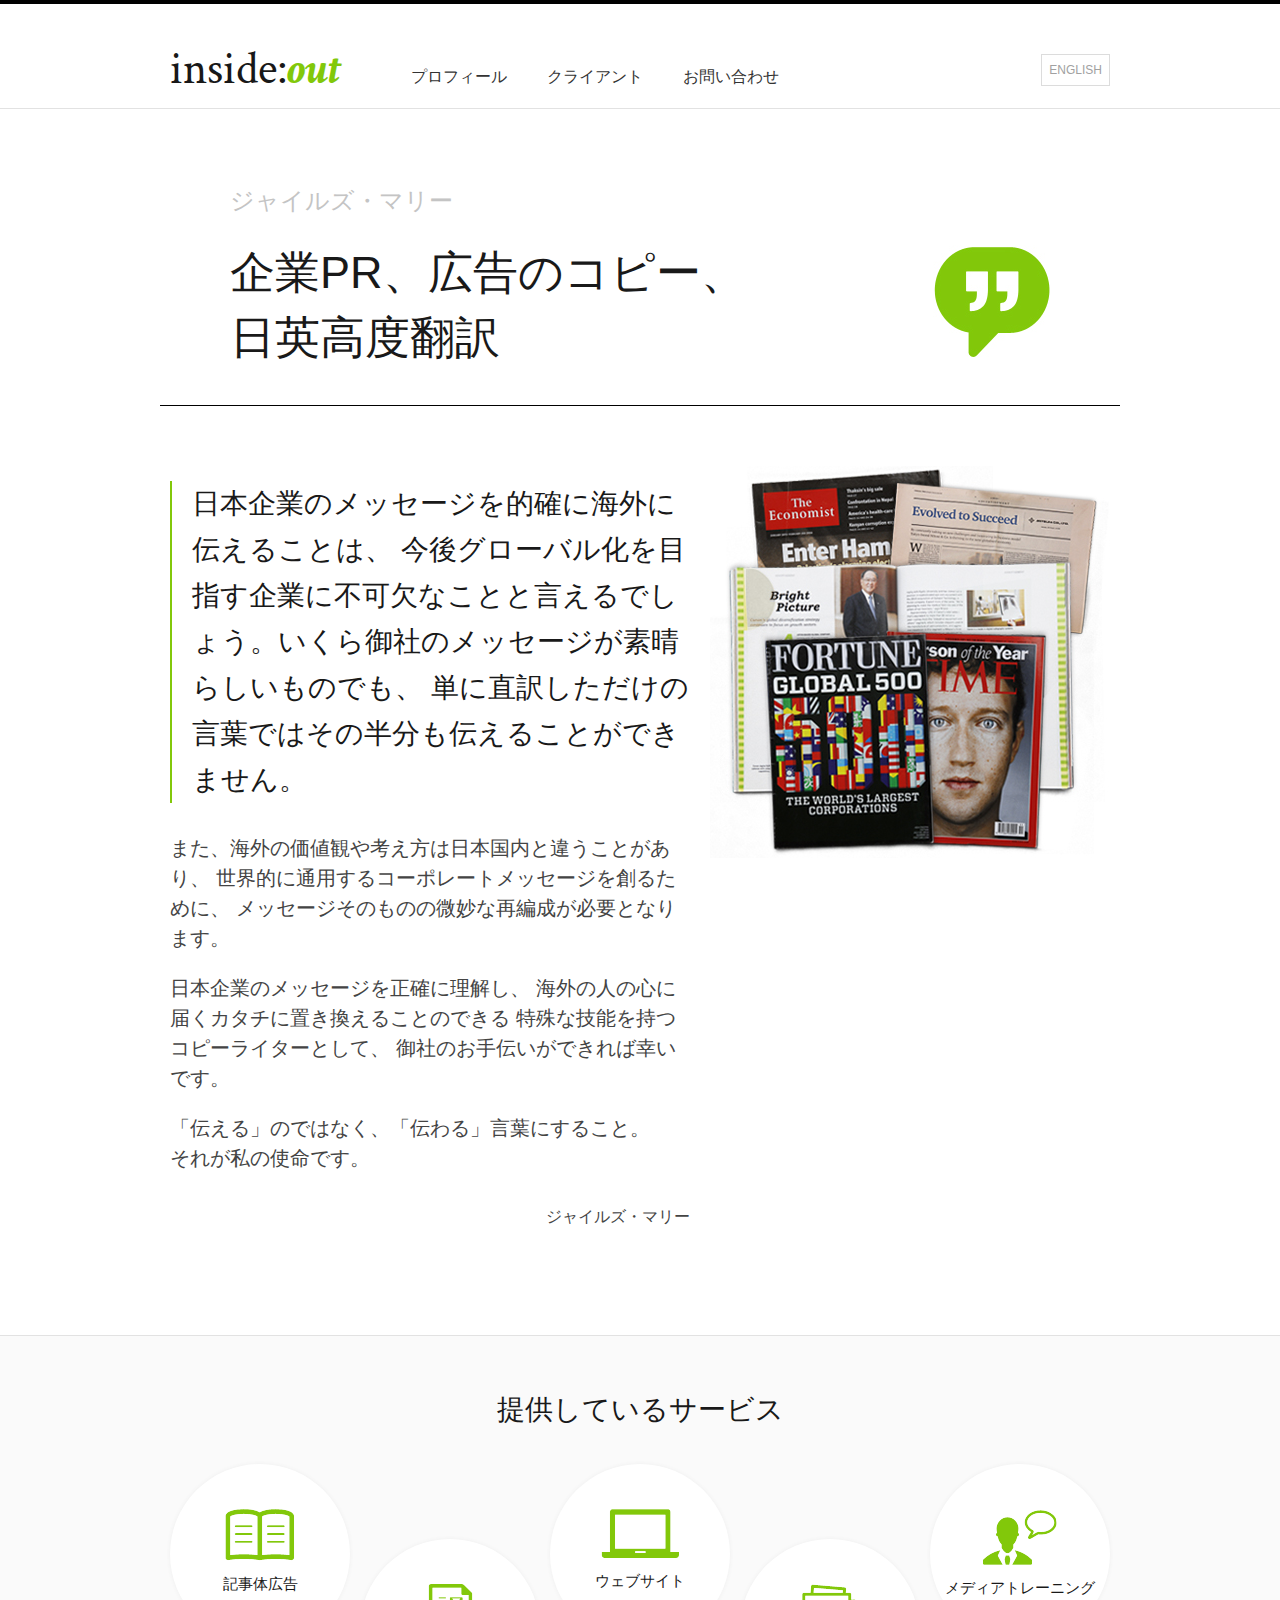
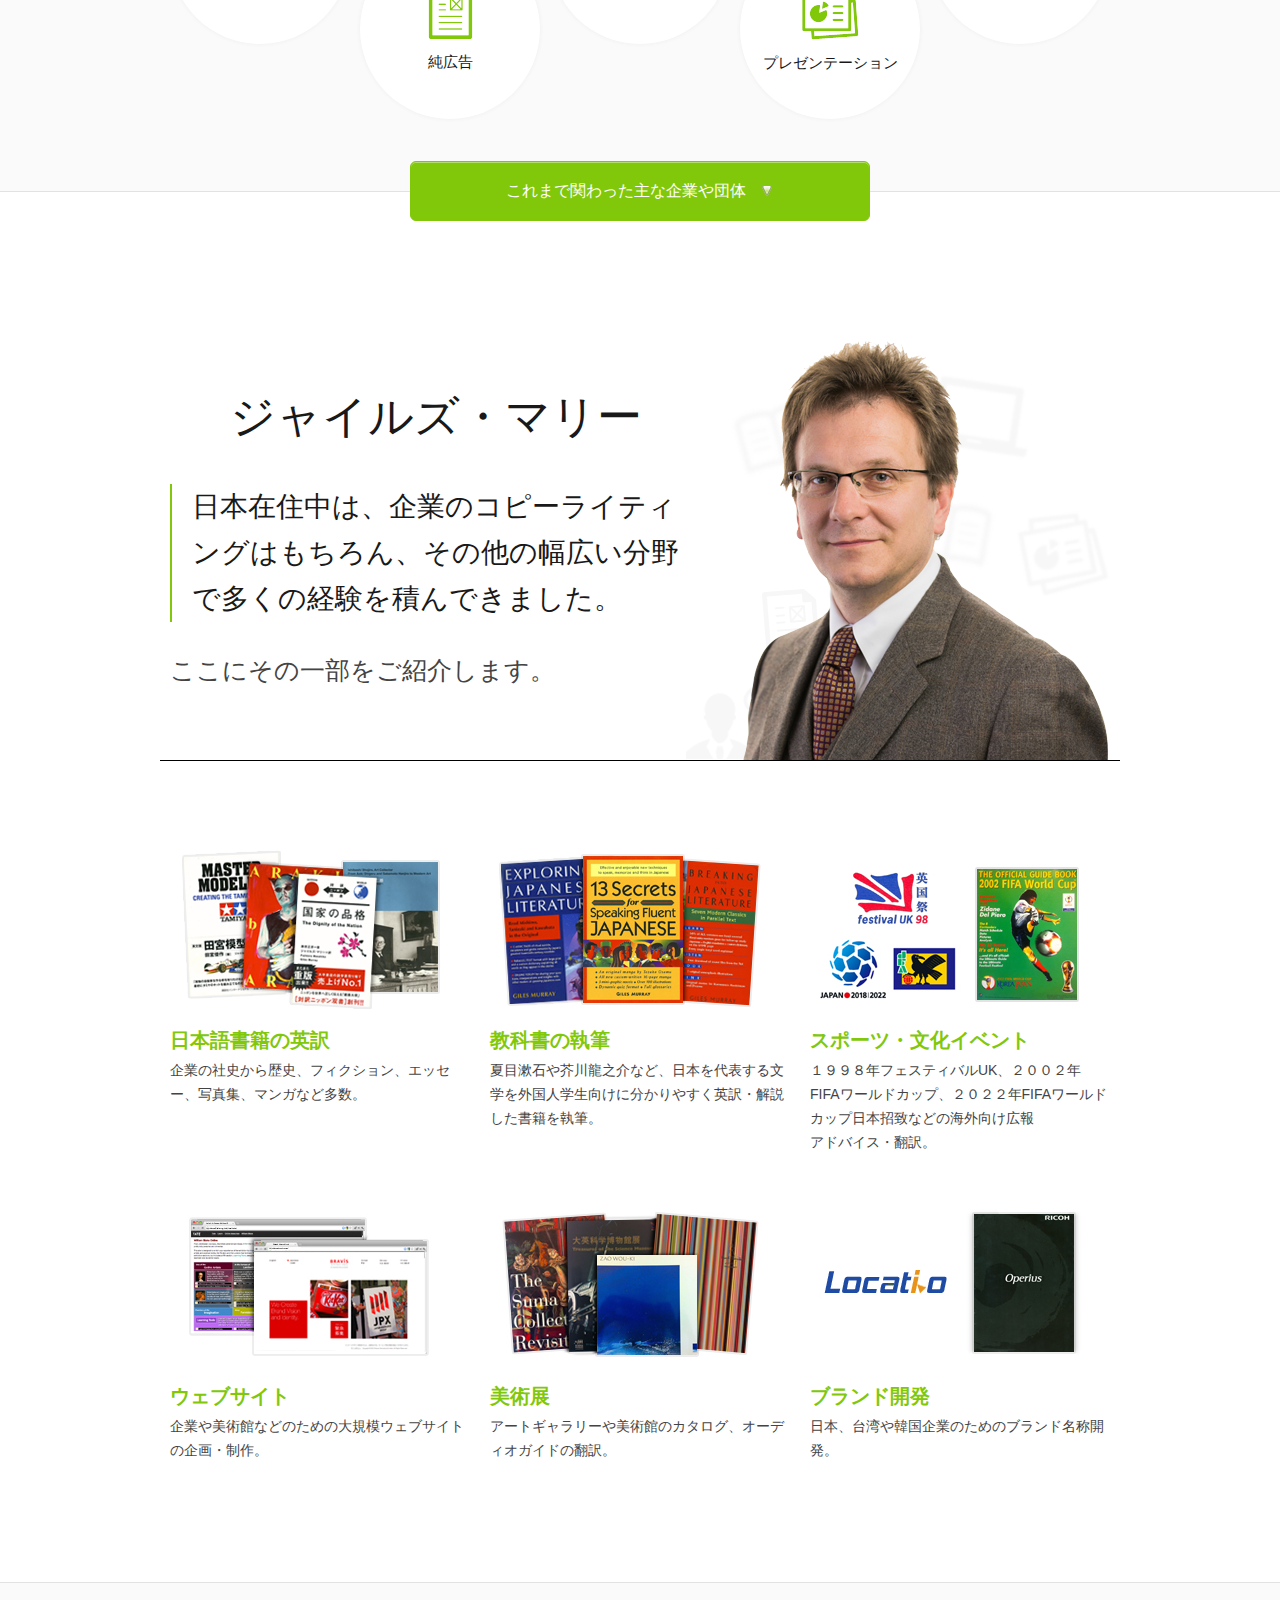
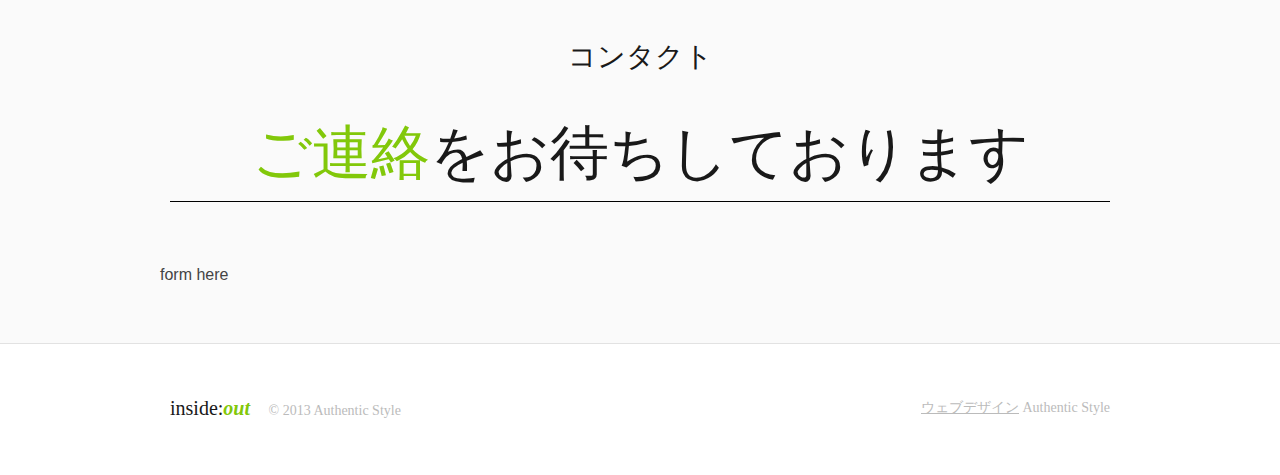
==== commit 0a15ca4e: "Add section for jp form eager" ====
--- a/html/jp/index.html
+++ b/html/jp/index.html
@@ -1,596 +1,567 @@
 <!DOCTYPE html>
-<!--[if lt IE 7 ]><html class="ie ie6" lang="jp"> <![endif]-->
-<!--[if IE 7 ]><html class="ie ie7" lang="jp"> <![endif]-->
-<!--[if IE 8 ]><html class="ie ie8" lang="jp"> <![endif]-->
-<!--[if (gte IE 9)|!(IE)]><!--><html lang="jp"> <!--<![endif]-->
+<!--[if lt IE 7 ]>
+<html class="ie ie6" lang="jp"> <![endif]-->
+<!--[if IE 7 ]>
+<html class="ie ie7" lang="jp"> <![endif]-->
+<!--[if IE 8 ]>
+<html class="ie ie8" lang="jp"> <![endif]-->
+<!--[if (gte IE 9)|!(IE)]><!-->
+<html lang="jp"> <!--<![endif]-->
 <head>
 
-	<!-- Basic Page Needs
+  <!-- Basic Page Needs
   ================================================== -->
-	<meta charset="utf-8">
-	<title>inside:out - Giles Murray</title>
-	<meta name="author" content="Authentic Style" />
-	<meta name="keywords" content="ジャイルズ・マリー、英文の記事体広告、英文の純広告、英語のPR、英語コピーライト、東京在住の英文コピーライター、海外向けコミュニケーション戦略、質の高い和文英訳、英語プレゼンテーション制作、英語ウェブサイト制作、英文のマーケティング、PRメッセージやコピー、書籍の英訳、イベント司会など、Giles Murray。" />
-	<meta name="description" content="ジャイルズ・マリー。企業、官庁、文化団体の国際PR、広告のコピー、日英高度翻訳。" />
-
-	<!-- Mobile Specific Metas
+  <meta charset="utf-8">
+  <title>inside:out - Giles Murray</title>
+  <meta name="author" content="Authentic Style"/>
+  <meta name="keywords"
+        content="ジャイルズ・マリー、英文の記事体広告、英文の純広告、英語のPR、英語コピーライト、東京在住の英文コピーライター、海外向けコミュニケーション戦略、質の高い和文英訳、英語プレゼンテーション制作、英語ウェブサイト制作、英文のマーケティング、PRメッセージやコピー、書籍の英訳、イベント司会など、Giles Murray。"/>
+  <meta name="description" content="ジャイルズ・マリー。企業、官庁、文化団体の国際PR、広告のコピー、日英高度翻訳。"/>
+
+  <!-- Mobile Specific Metas
   ================================================== -->
-	<meta name="viewport" content="width=device-width, initial-scale=1, maximum-scale=1">
-
-	<!-- CSS
+  <meta name="viewport" content="width=device-width, initial-scale=1, maximum-scale=1">
+
+  <!-- CSS
   ================================================== -->
-	<link rel="stylesheet" href="../stylesheets/basejp.css">
-	<link rel="stylesheet" href="../stylesheets/skeleton.css">
-	<link rel="stylesheet" href="../stylesheets/layout.css">
-
-
-	<!--[if lt IE 9]>
-		<script src="http://html5shim.googlecode.com/svn/trunk/html5.js"></script>
-	<![endif]-->
-
-	<!-- Favicons
-	================================================== -->
-	<link rel="shortcut icon" href="../images/favicon.ico">
-	<link rel="apple-touch-icon" href="../images/apple-touch-icon.png">
-	<link rel="apple-touch-icon" sizes="72x72" href="../images/apple-touch-icon-72x72.png">
-	<link rel="apple-touch-icon" sizes="114x114" href="../images/apple-touch-icon-114x114.png">
-	
-	
-	<!-- Google Web Fonts
-	================================================== -->
-	<link href="http://fonts.googleapis.com/css?family=Crimson+Text:400,700italic" rel="stylesheet" type="text/css">
-	<link href="http://fonts.googleapis.com/css?family=Vollkorn:400italic,400" rel="stylesheet" type="text/css">
-
-
-	<script type="text/javascript" src="http://code.jquery.com/jquery-1.9.1.min.js"></script>
-	<link type="text/css" rel="stylesheet" href="../stylesheets/jquery.dropdown.css" />
-	<script type="text/javascript" src="../js/jquery.dropdown.js"></script>
-	<script type="text/javascript" src="../js/jquery.validationEngine-en.js"></script>
-	<script type="text/javascript" src="../js/jquery.validationEngine.js"></script>
-	
-	<link type="text/css" rel="stylesheet" href="../stylesheets/jquery.fancybox.css" />
-	<script type="text/javascript" src="../js/jquery.fancybox.js"></script>
-	<link rel="stylesheet" href="../stylesheets/validationEngine.jquery.css">
-	
-	<link type="text/css" rel="stylesheet" href="../stylesheets/prettyPhoto.css" />
-	<script type="text/javascript" src="../js/jquery.prettyPhoto.js"></script>
-	
-
-	<script type="text/javascript">
-		$(document).ready(function() {
-			//$('.fancybox').fancybox();
-			$("a[rel^='prettyPhoto']").prettyPhoto({animation_speed: 'fast', social_tools: false});
-		});
-	</script>
-
-<script type="text/javascript">
- 
-$(document).ready(function(){
- 
-        $(".slidingDiv").hide();
-        $(".show_hide").show();
- 
-    $('.show_hide').click(function(){
-    $(".slidingDiv").slideToggle();
-    });
- 
-});
- 
-</script>
-
-
-
-	
+  <link rel="stylesheet" href="../stylesheets/basejp.css">
+  <link rel="stylesheet" href="../stylesheets/skeleton.css">
+  <link rel="stylesheet" href="../stylesheets/layout.css">
+
+  <!--[if lt IE 9]>
+  <script src="http://html5shim.googlecode.com/svn/trunk/html5.js"></script>
+  <![endif]-->
+
+  <!-- Favicons
+  ================================================== -->
+  <link rel="shortcut icon" href="../images/favicon.ico">
+  <link rel="apple-touch-icon" href="../images/apple-touch-icon.png">
+  <link rel="apple-touch-icon" sizes="72x72" href="../images/apple-touch-icon-72x72.png">
+  <link rel="apple-touch-icon" sizes="114x114" href="../images/apple-touch-icon-114x114.png">
+
+  <!-- Google Web Fonts
+  ================================================== -->
+  <link href="http://fonts.googleapis.com/css?family=Crimson+Text:400,700italic" rel="stylesheet" type="text/css">
+  <link href="http://fonts.googleapis.com/css?family=Vollkorn:400italic,400" rel="stylesheet" type="text/css">
+
+  <script type="text/javascript" src="http://code.jquery.com/jquery-1.9.1.min.js"></script>
+  <link type="text/css" rel="stylesheet" href="../stylesheets/jquery.dropdown.css"/>
+  <script type="text/javascript" src="../js/jquery.dropdown.js"></script>
+  <script type="text/javascript" src="../js/jquery.validationEngine-en.js"></script>
+  <script type="text/javascript" src="../js/jquery.validationEngine.js"></script>
+
+  <link type="text/css" rel="stylesheet" href="../stylesheets/jquery.fancybox.css"/>
+  <script type="text/javascript" src="../js/jquery.fancybox.js"></script>
+  <link rel="stylesheet" href="../stylesheets/validationEngine.jquery.css">
+
+  <link type="text/css" rel="stylesheet" href="../stylesheets/prettyPhoto.css"/>
+  <script type="text/javascript" src="../js/jquery.prettyPhoto.js"></script>
+
+  <script type="text/javascript">
+    $(document).ready(function() {
+      //$('.fancybox').fancybox();
+      $("a[rel^='prettyPhoto']").prettyPhoto({animation_speed: 'fast', social_tools: false});
+    });
+  </script>
+
+  <script type="text/javascript">
+
+    $(document).ready(function() {
+
+      $(".slidingDiv").hide();
+      $(".show_hide").show();
+
+      $('.show_hide').click(function() {
+        $(".slidingDiv").slideToggle();
+      });
+
+    });
+
+  </script>
+
+  <script data-cfasync="false" src="//fast.eager.io/op-gzpGuVO.js"></script>
 
 </head>
 <body>
 
-
-
-	<header>
-		<div class="container">
-			<div class="sixteen columns">
-				<h1>inside:<strong>out</strong></h1>
-				
-				<ul id="main-nav" class="top_menu">
-					<li><a href="#" class="go_to_section" data-id="giles">プロフィール</a></li>
-					<li><a href="#" class="go_to_section" data-id="open_clients">クライアント</a></li>
-					<li><a href="#" class="go_to_section" data-id="contact_down">お問い合わせ</a></li>
-				</ul>
-				
-				<!-- Language Selector -->
-				<a href="/"><span class="btn-language" style="padding: 9px 7px !important;">English</span></a>
-
-			</div>
-		</div>
-	</header>
-	
-	
+<header>
+  <div class="container">
+    <div class="sixteen columns">
+      <h1>inside:<strong>out</strong></h1>
+
+      <ul id="main-nav" class="top_menu">
+        <li><a href="#" class="go_to_section" data-id="giles">プロフィール</a></li>
+        <li><a href="#" class="go_to_section" data-id="open_clients">クライアント</a></li>
+        <li><a href="#" class="go_to_section" data-id="contact_down">お問い合わせ</a></li>
+      </ul>
+
+      <!-- Language Selector -->
+      <a href="/"><span class="btn-language" style="padding: 9px 7px !important;">English</span></a>
+
+    </div>
+  </div>
+</header>
+
 <section id="top">
-	<div class="container headline">
-		<div class="fourteen columns offset-by-one">
-			<h3>ジャイルズ・マリー</h3>
-			<h2>企業PR、広告の<span class="nobreak">コピー</span>、<br />日英高度翻訳</h2>
-			<img src="../images/giles-images/icon-top.jpg" alt="icon-top" class="icon-padding" />
-		</div>
-	</div>
-	<div class="container">
-		<div class="nine columns">
-			<p class="intro">日本企業のメッセージを的確に海外に伝えることは、
-				今後グローバル化を目指す企業に不可欠なことと言えるでしょう。いくら御社のメッセージが素晴らしいものでも、
-				単に直訳しただけの言葉ではその半分も伝えることができません。</p>
-
-			<p class="intro2">また、海外の価値観や考え方は日本国内と違うことがあり、
-				世界的に通用するコーポレートメッセージを創るために、
-				メッセージそのものの微妙な再編成が必要となります。</p>
-
-			<p class="intro2">日本企業のメッセージを正確に理解し、
-				海外の人の心に届くカタチに置き換えることのできる
-				特殊な技能を持つコピーライターとして、
-				御社のお手伝いができれば幸いです。</p>
-
-			<p class="intro2">「伝える」のではなく、「伝わる」言葉にすること。
-			<br />それが私の使命です。</p>
-　　　　　　　　　　　　　　　　　　　　　　　　<p style="text-align:right;">ジャイルズ・マリー</p>
-		</div> 
-		<div class="seven columns">
-			<img src="../images/giles-images/img-magmontage.jpg" alt="img-magmontage" />
-		</div>
-	</div>
+  <div class="container headline">
+    <div class="fourteen columns offset-by-one">
+      <h3>ジャイルズ・マリー</h3>
+
+      <h2>企業PR、広告の<span class="nobreak">コピー</span>、<br/>日英高度翻訳</h2>
+      <img src="../images/giles-images/icon-top.jpg" alt="icon-top" class="icon-padding"/>
+    </div>
+  </div>
+  <div class="container">
+    <div class="nine columns">
+      <p class="intro">日本企業のメッセージを的確に海外に伝えることは、
+        今後グローバル化を目指す企業に不可欠なことと言えるでしょう。いくら御社のメッセージが素晴らしいものでも、
+        単に直訳しただけの言葉ではその半分も伝えることができません。</p>
+
+      <p class="intro2">また、海外の価値観や考え方は日本国内と違うことがあり、
+        世界的に通用するコーポレートメッセージを創るために、
+        メッセージそのものの微妙な再編成が必要となります。</p>
+
+      <p class="intro2">日本企業のメッセージを正確に理解し、
+        海外の人の心に届くカタチに置き換えることのできる
+        特殊な技能を持つコピーライターとして、
+        御社のお手伝いができれば幸いです。</p>
+
+      <p class="intro2">「伝える」のではなく、「伝わる」言葉にすること。
+        <br/>それが私の使命です。</p>
+      　　　　　　　　　　　　　　　　　　　　　　　　<p style="text-align:right;">ジャイルズ・マリー</p>
+    </div>
+    <div class="seven columns">
+      <img src="../images/giles-images/img-magmontage.jpg" alt="img-magmontage"/>
+    </div>
+  </div>
 </section>
 
 <section id="services">
-	<div class="container">
-		<div class="sixteen columns">
-			<h5>提供しているサービス</h5>
-			<ul class="service-circles">
-				<li>
-					<img src="../images/giles-images/icon-advertorial.png" alt="advertorials" />
-					<h6>記事体広告</h6>
-				</li>
-				<li class="alt">
-					<img src="../images/giles-images/icon-displayads.png" alt="display ads" />
-					<h6>純広告</h6>
-				</li>
-				<li>
-					<img src="../images/giles-images/icon-websites.png" alt="websites" />
-					<h6>ウェブサイト</h6>
-				</li>
-				<li class="alt2 for-ipad">
-					<img src="../images/giles-images/icon-presentations.png" alt="presentations" />
-					<h6>プレゼンテーション</h6>
-				</li>
-				<li class="nomargin">
-					<img src="../images/giles-images/icon-mediatraining.png" alt="mediatraining" />
-					<h6>メディアトレーニング</h6>
-				</li>
-			</ul>
-		</div>
-		
-
-</a>
-
-
-
-
-		<button class="btn-organizations show_hide">
-			これまで関わった主な企業や団体 
-			<!--<img src="../images/giles-images/icon-btnarrow.png" alt="icon-btnarrow" class="btn-arrow" />-->
-			<img src="../images/arrow-down2.png" alt="icon-btnarrow" class="btn-arrow organization-img" /> 
-		</button>
-	
-	
-	
-	
-	
-	</div>
+  <div class="container">
+    <div class="sixteen columns">
+      <h5>提供しているサービス</h5>
+      <ul class="service-circles">
+        <li>
+          <img src="../images/giles-images/icon-advertorial.png" alt="advertorials"/>
+          <h6>記事体広告</h6>
+        </li>
+        <li class="alt">
+          <img src="../images/giles-images/icon-displayads.png" alt="display ads"/>
+          <h6>純広告</h6>
+        </li>
+        <li>
+          <img src="../images/giles-images/icon-websites.png" alt="websites"/>
+          <h6>ウェブサイト</h6>
+        </li>
+        <li class="alt2 for-ipad">
+          <img src="../images/giles-images/icon-presentations.png" alt="presentations"/>
+          <h6>プレゼンテーション</h6>
+        </li>
+        <li class="nomargin">
+          <img src="../images/giles-images/icon-mediatraining.png" alt="mediatraining"/>
+          <h6>メディアトレーニング</h6>
+        </li>
+      </ul>
+    </div>
+
+    </a>
+
+    <button class="btn-organizations show_hide">
+      これまで関わった主な企業や団体
+      <!--<img src="../images/giles-images/icon-btnarrow.png" alt="icon-btnarrow" class="btn-arrow" />-->
+      <img src="../images/arrow-down2.png" alt="icon-btnarrow" class="btn-arrow organization-img"/>
+    </button>
+
+  </div>
 </section>
 
 <!-- Hidden Area -->
 <div id="hiddenarea">
-<div class="container">
-	<div class="slidingDiv organizations">
-		<section id="open_clients" >
-		<div class="four columns">
-			<h6>自動車</h6>
-			<ul>
-				<li>ブリジストン</li>
-				<li>トヨタ自動車</li>
-			</ul>
-		</div>
-		<div class="four columns">
-			<h6>ビジネス教育</h6>
-			<ul>
-				<li>グロービス経営大学</li>
-			</ul>
-		</div>
-		<div class="four columns">
-			<h6>電機・電子</h6>
-			<ul>
-				<li>キャノン</li>
-				<li>コニカミノルタ</li>
-				<li>三菱電機</li>
-				<li>村田製作所</li>
-				<li>オリンパス</li>
-				<li>オムロン</li>
-				<li>パナソニック</li>
-				<li>リコー</li>
-				<li>サンヨー</li>
-				<li>ソニー</li>
-				<li>東芝</li>
-			</ul>
-		</div>
-		<div class="four columns">
-			<h6>食品・飲料</h6>
-			<ul>
-				<li>キッコーマン</li>
-			</ul>
-		</div>
-		</section>	
-		
-		<section>
-		<div class="four columns">
-			<h6>金融</h6>
-			<ul>
-				<li>みずほ銀行</li>
-				<li>三井住友銀行</li>
-				<li>東京証券取引所</li>
-			</ul>
-		</div>
-		<div class="four columns">
-			<h6>政府・自治体・公共機関</h6>
-			<ul>
-				<li>経済産業省</li>
-				<li>新エネルギー・産業技術総合開発機構</li>
-				<li>北九州市</li>
-				<li>福岡商工会議所</li>
-				<li>福岡市</li>
-				<li>福岡県</li>
-			</ul>
-		</div>
-		<div class="four columns">
-			<h6>工業</h6>
-			<ul>
-				<li>旭化成</li>
-				<li>ホンダ機工</li>
-				<li>HOYA</li>
-				<li>IHI</li>
-				<li>九州電力</li>
-				<li>帝人</li>
-				<li>スリーボンド</li>
-				<li>凸版印刷</li>
-				<li>東レ</li>
-			</ul>
-		</div>
-		<div class="four columns">
-			<h6>IT・テレコム</h6>
-			<ul>
-				<li>NTTドコモ</li>
-				<li>NTTコミュニケーション</li>
-				<li>NTTデータ</li>
-			</ul>
-		</div>
-		</section>
-		
-		<section>
-		<div class="four columns">
-			<h6>メディア</h6>
-			<ul>
-				<li>講談社</li>
-				<li>読売新聞</li>
-			</ul>
-		</div>
-		<div class="four columns">
-			<h6>美術館</h6>
-			<ul>
-				<li>ブリジストン美術館</li>
-				<li>長崎県立美術館</li>
-				<li>テート美術館（ロンドン）</li>
-			</ul>
-		</div>
-		<div class="four columns">
-			<h6>医薬品・化学品</h6>
-			<ul>
-				<li>ライオン</li>
-				<li>花王</li>
-				<li>シャボン玉石けん</li>
-			</ul>
-		</div>
-		<div class="four columns">
-			<h6>製薬</h6>
-			<ul>
-				<li>アステラス製薬</li>
-				<li>中外製薬</li>
-				<li>久光製薬</li>
-				<li>協和発酵キリン</li>
-			</ul>
-		</div>
-		</section>
-		
-		<section>
-		<div class="four columns">
-			<h6>不動産開発</h6>
-			<ul>
-				<li>ナレッジキャピタル</li>
-				<li>三菱不動産</li>
-				<li>三井不動産</li>
-				<li>森ビル</li>
-				<li>森トラスト</li>
-			</ul>
-		</div>
-		<div class="four columns">
-			<h6>スポーツ団体</h6>
-			<ul>
-				<li>日本サッカー協会</li>
-				<li>横浜ゴム</li>
-			</ul>
-		</div>
-		<div class="four columns">
-			<h6>総合商社</h6>
-			<ul>
-				<li>伊藤忠</li>
-				<li>三井物産</li>
-			</ul>
-		</div>
-		<div class="four columns">
-			<h6>旅行</h6>
-			<ul>
-				<li>日本航空</li>
-				<li>リロ・ホールディング</li>
-			</ul>
-		</div>
-		</section>
-	</div> 
-</div>
+  <div class="container">
+    <div class="slidingDiv organizations">
+      <section id="open_clients">
+        <div class="four columns">
+          <h6>自動車</h6>
+          <ul>
+            <li>ブリジストン</li>
+            <li>トヨタ自動車</li>
+          </ul>
+        </div>
+        <div class="four columns">
+          <h6>ビジネス教育</h6>
+          <ul>
+            <li>グロービス経営大学</li>
+          </ul>
+        </div>
+        <div class="four columns">
+          <h6>電機・電子</h6>
+          <ul>
+            <li>キャノン</li>
+            <li>コニカミノルタ</li>
+            <li>三菱電機</li>
+            <li>村田製作所</li>
+            <li>オリンパス</li>
+            <li>オムロン</li>
+            <li>パナソニック</li>
+            <li>リコー</li>
+            <li>サンヨー</li>
+            <li>ソニー</li>
+            <li>東芝</li>
+          </ul>
+        </div>
+        <div class="four columns">
+          <h6>食品・飲料</h6>
+          <ul>
+            <li>キッコーマン</li>
+          </ul>
+        </div>
+      </section>
+
+      <section>
+        <div class="four columns">
+          <h6>金融</h6>
+          <ul>
+            <li>みずほ銀行</li>
+            <li>三井住友銀行</li>
+            <li>東京証券取引所</li>
+          </ul>
+        </div>
+        <div class="four columns">
+          <h6>政府・自治体・公共機関</h6>
+          <ul>
+            <li>経済産業省</li>
+            <li>新エネルギー・産業技術総合開発機構</li>
+            <li>北九州市</li>
+            <li>福岡商工会議所</li>
+            <li>福岡市</li>
+            <li>福岡県</li>
+          </ul>
+        </div>
+        <div class="four columns">
+          <h6>工業</h6>
+          <ul>
+            <li>旭化成</li>
+            <li>ホンダ機工</li>
+            <li>HOYA</li>
+            <li>IHI</li>
+            <li>九州電力</li>
+            <li>帝人</li>
+            <li>スリーボンド</li>
+            <li>凸版印刷</li>
+            <li>東レ</li>
+          </ul>
+        </div>
+        <div class="four columns">
+          <h6>IT・テレコム</h6>
+          <ul>
+            <li>NTTドコモ</li>
+            <li>NTTコミュニケーション</li>
+            <li>NTTデータ</li>
+          </ul>
+        </div>
+      </section>
+
+      <section>
+        <div class="four columns">
+          <h6>メディア</h6>
+          <ul>
+            <li>講談社</li>
+            <li>読売新聞</li>
+          </ul>
+        </div>
+        <div class="four columns">
+          <h6>美術館</h6>
+          <ul>
+            <li>ブリジストン美術館</li>
+            <li>長崎県立美術館</li>
+            <li>テート美術館（ロンドン）</li>
+          </ul>
+        </div>
+        <div class="four columns">
+          <h6>医薬品・化学品</h6>
+          <ul>
+            <li>ライオン</li>
+            <li>花王</li>
+            <li>シャボン玉石けん</li>
+          </ul>
+        </div>
+        <div class="four columns">
+          <h6>製薬</h6>
+          <ul>
+            <li>アステラス製薬</li>
+            <li>中外製薬</li>
+            <li>久光製薬</li>
+            <li>協和発酵キリン</li>
+          </ul>
+        </div>
+      </section>
+
+      <section>
+        <div class="four columns">
+          <h6>不動産開発</h6>
+          <ul>
+            <li>ナレッジキャピタル</li>
+            <li>三菱不動産</li>
+            <li>三井不動産</li>
+            <li>森ビル</li>
+            <li>森トラスト</li>
+          </ul>
+        </div>
+        <div class="four columns">
+          <h6>スポーツ団体</h6>
+          <ul>
+            <li>日本サッカー協会</li>
+            <li>横浜ゴム</li>
+          </ul>
+        </div>
+        <div class="four columns">
+          <h6>総合商社</h6>
+          <ul>
+            <li>伊藤忠</li>
+            <li>三井物産</li>
+          </ul>
+        </div>
+        <div class="four columns">
+          <h6>旅行</h6>
+          <ul>
+            <li>日本航空</li>
+            <li>リロ・ホールディング</li>
+          </ul>
+        </div>
+      </section>
+    </div>
+  </div>
 </div>
 <!-- END // Hidden Area -->
 
-
-
 <section id="giles">
-	<div class="container headline">
-		<div class="nine columns">
-			<h2 class="indented">ジャイルズ・マリー</h2>
-			<p class="intro">日本在住中は、企業のコピーライティングはもちろん、その他の幅広い分野で多くの経験を積んできました。</p>
-			<p class="mobile-giles-image-adjustments"></p>
-			<p class="intro3">ここにその一部をご紹介します。</p>
-		</div>
-		<div class="seven columns">
-			<img src="../images/giles-images/giles-murray.png" alt="giles-murray" />
-		</div>
-	</div>
+  <div class="container headline">
+    <div class="nine columns">
+      <h2 class="indented">ジャイルズ・マリー</h2>
+
+      <p class="intro">日本在住中は、企業のコピーライティングはもちろん、その他の幅広い分野で多くの経験を積んできました。</p>
+
+      <p class="mobile-giles-image-adjustments"></p>
+
+      <p class="intro3">ここにその一部をご紹介します。</p>
+    </div>
+    <div class="seven columns">
+      <img src="../images/giles-images/giles-murray.png" alt="giles-murray"/>
+    </div>
+  </div>
 </section>
 
 <section id="work">
-	<div class="container">
-		<div class="one-third column">
-			<a class="fancybox image1" rel="prettyPhoto" href="../images/giles-images/large-translations.jpg"><img src="../images/giles-images/work-translations.jpg" alt="日本語書籍の英訳" /></a>
-			<h4>日本語書籍の英訳</h4>
-			<p>企業の社史から歴史、フィクション、エッセー、写真集、マンガなど多数。</p>
-		</div>
-		<div class="one-third column">
-			<a class="fancybox image2" rel="prettyPhoto" href="../images/giles-images/large-textbooks.jpg"><img src="../images/giles-images/work-textbooks.jpg" alt="教科書の執筆" /></a>
-			<h4>教科書の執筆</h4>
-			<p>夏目漱石や芥川龍之介など、日本を代表する文学を外国人学生向けに分かりやすく英訳・解説した書籍を<span class="nobreak">執筆。</span></p>
-		</div>
-		<div class="one-third column">
-			<a class="fancybox image3" rel="prettyPhoto" href="../images/giles-images/large-events.jpg"><img src="../images/giles-images/work-events.jpg" alt="スポーツ・文化イベント" /></a>
-			<h4>スポーツ・文化イベント</h4>
-			<p>１９９８年フェスティバルUK、<span class="nobreak">２００２年</span>FIFAワールドカップ、<span class="nobreak">２０２２年</span>FIFAワールドカップ日本招致などの海外向け広報<span class="nobreak">アドバイス・翻訳。</span></p>
-		</div>
-		<div class="one-third column">
-			<a class="fancybox image4" rel="prettyPhoto" href="../images/giles-images/large-web.jpg"><img src="../images/giles-images/work-web.jpg" alt="ウェブサイト" /></a>
-			<h4>ウェブサイト</h4>
-			<p>企業や美術館などのための大規模ウェブサイトの企画・<span class="nobreak">制作。</span></p>
-		</div>
-		<div class="one-third column">
-			<a class="fancybox image5" rel="prettyPhoto" href="../images/giles-images/large-exhibitions.jpg"><img src="../images/giles-images/work-exhibitions.jpg" alt="美術展" /></a>
-			<h4>美術展</h4>
-			<p>アートギャラリーや美術館のカタログ、オーディオガイドの<span class="nobreak">翻訳。</span></p>
-		</div>
-		<div class="one-third column">
-			<a class="fancybox image6" rel="prettyPhoto" href="../images/giles-images/large-brands.jpg"><img src="../images/giles-images/work-branding.jpg" alt="ブランド開発" /></a>
-			<h4>ブランド開発</h4>
-			<p>日本、台湾や韓国企業のためのブランド名称開発。</p>
-		</div>
-	</div>
+  <div class="container">
+    <div class="one-third column">
+      <a class="fancybox image1" rel="prettyPhoto" href="../images/giles-images/large-translations.jpg"><img
+        src="../images/giles-images/work-translations.jpg" alt="日本語書籍の英訳"/></a>
+      <h4>日本語書籍の英訳</h4>
+
+      <p>企業の社史から歴史、フィクション、エッセー、写真集、マンガなど多数。</p>
+    </div>
+    <div class="one-third column">
+      <a class="fancybox image2" rel="prettyPhoto" href="../images/giles-images/large-textbooks.jpg"><img
+        src="../images/giles-images/work-textbooks.jpg" alt="教科書の執筆"/></a>
+      <h4>教科書の執筆</h4>
+
+      <p>夏目漱石や芥川龍之介など、日本を代表する文学を外国人学生向けに分かりやすく英訳・解説した書籍を<span class="nobreak">執筆。</span></p>
+    </div>
+    <div class="one-third column">
+      <a class="fancybox image3" rel="prettyPhoto" href="../images/giles-images/large-events.jpg"><img
+        src="../images/giles-images/work-events.jpg" alt="スポーツ・文化イベント"/></a>
+      <h4>スポーツ・文化イベント</h4>
+
+      <p>１９９８年フェスティバルUK、<span class="nobreak">２００２年</span>FIFAワールドカップ、<span class="nobreak">２０２２年</span>FIFAワールドカップ日本招致などの海外向け広報<span
+        class="nobreak">アドバイス・翻訳。</span></p>
+    </div>
+    <div class="one-third column">
+      <a class="fancybox image4" rel="prettyPhoto" href="../images/giles-images/large-web.jpg"><img
+        src="../images/giles-images/work-web.jpg" alt="ウェブサイト"/></a>
+      <h4>ウェブサイト</h4>
+
+      <p>企業や美術館などのための大規模ウェブサイトの企画・<span class="nobreak">制作。</span></p>
+    </div>
+    <div class="one-third column">
+      <a class="fancybox image5" rel="prettyPhoto" href="../images/giles-images/large-exhibitions.jpg"><img
+        src="../images/giles-images/work-exhibitions.jpg" alt="美術展"/></a>
+      <h4>美術展</h4>
+
+      <p>アートギャラリーや美術館のカタログ、オーディオガイドの<span class="nobreak">翻訳。</span></p>
+    </div>
+    <div class="one-third column">
+      <a class="fancybox image6" rel="prettyPhoto" href="../images/giles-images/large-brands.jpg"><img
+        src="../images/giles-images/work-branding.jpg" alt="ブランド開発"/></a>
+      <h4>ブランド開発</h4>
+
+      <p>日本、台湾や韓国企業のためのブランド名称開発。</p>
+    </div>
+  </div>
 </section>
 
-
 <section id="contact">
-	<div class="container">
-		<div id="contact_down" class="sixteen columns">
-			<h5>コンタクト</h5>
-			<h6><span class="green">ご連絡</span>をお待ちしております</h6>
-		</div>
-		
-			<div class="fourteen columns offset-by-one">
-				<form action="../process.php" id="form" name="apply-form" method="post">
-				    <label>
-				        名前
-				    </label>
-				    <input class="textfield validate[required]" name="name" id="name" type="text">
-				    <label>
-				        会社
-				    </label>
-				    <input class="textfield" name="company" id="company" type="text">
-				    <label>
-				       メール
-				    </label>
-				    <input class="textfield validate[required,custom[email]]" name="email" id="email" type="email">
-				    <label>
-				        電話
-				    </label>
-				    <input class="textfield" name="tel" id="tel" type="tel">
-				    
-				    <label class="fullwidth">
-				        どの様なサービスをお探しですか?
-				    </label>
-				    <textarea cols="30" rows="8" name="cf_field_5" id="cf_field_5" class="area fldrequired validate[required]"></textarea>
-			    
-				  
-				    <!-- BUTTON -->
-				    <button type="submit" class="btn-submit">送信</button>
-					<button type="reset" class="reset-button" style="display: none;">Submit the Form</button>
-					<br clear="all" />
-					<div class="green form_result_msg" style="width: 100%; text-align: center;"></div>
-				</form>
-			</div>
-		
-	</div>
+
+  <div class="container">
+    <div id="contact_down" class="sixteen columns">
+      <h5>コンタクト</h5>
+      <h6><span class="green">ご連絡</span>をお待ちしております</h6>
+    </div>
+
+    <section id="contact-jp">
+      form here
+    </section>
+
+  </div>
 </section>
 
-
-
 <footer class="container">
-	<div class="eight columns">
-	<p><span class="footer-logo">inside:</span><span class="footer-out">out</span>
-	&copy; 2013 Authentic Style</p>
-	</div>
-	<div class="eight columns align-right">
-	<p><a href="http://www.authenticstyle.co.uk" target="_blank" title="Web Design Portfolio">ウェブデザイン</a> Authentic Style</p>
-	</div>
+  <div class="eight columns">
+    <p><span class="footer-logo">inside:</span><span class="footer-out">out</span>
+      &copy; 2013 Authentic Style</p>
+  </div>
+  <div class="eight columns align-right">
+    <p><a href="http://www.authenticstyle.co.uk" target="_blank" title="Web Design Portfolio">ウェブデザイン</a> Authentic
+      Style</p>
+  </div>
 </footer>
-		
-		
 
 <script type="text/javascript" src="../js/retina.js"></script>
 
 <script type="text/javascript" src="../js/rotate.js"></script>
 
 <script type="text/javascript">
-		$(document).ready(function(){
-			
-			$('.go_to_section').click(function(event){
-				event.preventDefault();
-				var sectionID = $(this).data('id');
-				
-				if( sectionID == 'open_clients' ){
-					$('.slidingDiv').show();
-				}
-				
-				scrollToID('#' + sectionID, 750);
-			});
-			
-			function scrollToID(id, speed){
-				var offSet = 50;
-				var targetOffset = $(id).offset().top - offSet;
-				var mainNav = $('#main-nav');
-				$('html,body').animate({scrollTop:targetOffset}, speed);
-				if (mainNav.hasClass("open")) {
-					mainNav.css("height", "1px").removeClass("in").addClass("collapse");
-					mainNav.removeClass("open");
-				}
-			}
-			
-			$(".image1 img").rotate({ 
-			   bind: 
-			     { 
-			        mouseover : function() { 
-			            $(this).rotate({animateTo:10})
-			        },
-			        mouseout : function() { 
-			            $(this).rotate({animateTo:0})
-			        }
-			     } 
-   			});
-   			
-   			$(".image2 img").rotate({ 
-			   bind: 
-			     { 
-			        mouseover : function() { 
-			            $(this).rotate({animateTo:-10})
-			        },
-			        mouseout : function() { 
-			            $(this).rotate({animateTo:0})
-			        }
-			     } 
-   			});
-   			
-   			$(".image3 img").rotate({ 
-			   bind: 
-			     { 
-			        mouseover : function() { 
-			            $(this).rotate({animateTo:10})
-			        },
-			        mouseout : function() { 
-			            $(this).rotate({animateTo:0})
-			        }
-			     } 
-   			});
-   			
-   			$(".image4 img").rotate({ 
-			   bind: 
-			     { 
-			        mouseover : function() { 
-			            $(this).rotate({animateTo:10})
-			        },
-			        mouseout : function() { 
-			            $(this).rotate({animateTo:0})
-			        }
-			     } 
-   			});
-   			
-   			$(".image5 img").rotate({ 
-			   bind: 
-			     { 
-			        mouseover : function() { 
-			            $(this).rotate({animateTo:-10})
-			        },
-			        mouseout : function() { 
-			            $(this).rotate({animateTo:0})
-			        }
-			     } 
-   			});
-   			
-   			$(".image6 img").rotate({ 
-			   bind: 
-			     { 
-			        mouseover : function() { 
-			            $(this).rotate({animateTo:10})
-			        },
-			        mouseout : function() { 
-			            $(this).rotate({animateTo:0})
-			        }
-			     } 
-   			});
-   			
-   			$('#form').validationEngine();
-			$('#form').submit(function (){
-				if($('#form').validationEngine('validate')){
-					$.post('../process.php', $('#form').serialize(), function (res){
-						if(res == 'sent'){
-							$('div.form_result_msg').text("どうもありがとうございました。我々はすぐに連絡させてよ");
-							$('div.form_result_msg').addClass('green');
-							$('div.form_result_msg').show();
-							$('.reset-button').trigger('click');
-						}
-						else{
-							$('div.form_result_msg').text("エラーが発生しました。もう一度やり直してください。");
-							$('div.form_result_msg').removeClass('green');
-							$('div.form_result_msg').css('color', 'red');
-							$('div.form_result_msg').show();
-						}
-						//alert(res);
-					});
-				}
-				return false;
-			});
-			
-				
-		});
-		
-	</script>
+  $(document).ready(function() {
+
+    $('.go_to_section').click(function(event) {
+      event.preventDefault();
+      var sectionID = $(this).data('id');
+
+      if (sectionID == 'open_clients') {
+        $('.slidingDiv').show();
+      }
+
+      scrollToID('#' + sectionID, 750);
+    });
+
+    function scrollToID(id, speed) {
+      var offSet = 50;
+      var targetOffset = $(id).offset().top - offSet;
+      var mainNav = $('#main-nav');
+      $('html,body').animate({scrollTop: targetOffset}, speed);
+      if (mainNav.hasClass("open")) {
+        mainNav.css("height", "1px").removeClass("in").addClass("collapse");
+        mainNav.removeClass("open");
+      }
+    }
+
+    $(".image1 img").rotate({
+      bind: {
+        mouseover: function() {
+          $(this).rotate({animateTo: 10})
+        },
+        mouseout: function() {
+          $(this).rotate({animateTo: 0})
+        }
+      }
+    });
+
+    $(".image2 img").rotate({
+      bind: {
+        mouseover: function() {
+          $(this).rotate({animateTo: -10})
+        },
+        mouseout: function() {
+          $(this).rotate({animateTo: 0})
+        }
+      }
+    });
+
+    $(".image3 img").rotate({
+      bind: {
+        mouseover: function() {
+          $(this).rotate({animateTo: 10})
+        },
+        mouseout: function() {
+          $(this).rotate({animateTo: 0})
+        }
+      }
+    });
+
+    $(".image4 img").rotate({
+      bind: {
+        mouseover: function() {
+          $(this).rotate({animateTo: 10})
+        },
+        mouseout: function() {
+          $(this).rotate({animateTo: 0})
+        }
+      }
+    });
+
+    $(".image5 img").rotate({
+      bind: {
+        mouseover: function() {
+          $(this).rotate({animateTo: -10})
+        },
+        mouseout: function() {
+          $(this).rotate({animateTo: 0})
+        }
+      }
+    });
+
+    $(".image6 img").rotate({
+      bind: {
+        mouseover: function() {
+          $(this).rotate({animateTo: 10})
+        },
+        mouseout: function() {
+          $(this).rotate({animateTo: 0})
+        }
+      }
+    });
+
+    $('#form').validationEngine();
+    $('#form').submit(function() {
+      if ($('#form').validationEngine('validate')) {
+        $.post('../process.php', $('#form').serialize(), function(res) {
+          if (res == 'sent') {
+            $('div.form_result_msg').text("どうもありがとうございました。我々はすぐに連絡させてよ");
+            $('div.form_result_msg').addClass('green');
+            $('div.form_result_msg').show();
+            $('.reset-button').trigger('click');
+          }
+          else {
+            $('div.form_result_msg').text("エラーが発生しました。もう一度やり直してください。");
+            $('div.form_result_msg').removeClass('green');
+            $('div.form_result_msg').css('color', 'red');
+            $('div.form_result_msg').show();
+          }
+          //alert(res);
+        });
+      }
+      return false;
+    });
+
+  });
+
+</script>
 <script>
-  (function(i,s,o,g,r,a,m){i['GoogleAnalyticsObject']=r;i[r]=i[r]||function(){
-  (i[r].q=i[r].q||[]).push(arguments)},i[r].l=1*new Date();a=s.createElement(o),
-  m=s.getElementsByTagName(o)[0];a.async=1;a.src=g;m.parentNode.insertBefore(a,m)
-  })(window,document,'script','//www.google-analytics.com/analytics.js','ga');
+  (function(i, s, o, g, r, a, m) {
+    i['GoogleAnalyticsObject'] = r;
+    i[r] = i[r] || function() {
+        (i[r].q = i[r].q || []).push(arguments)
+      }, i[r].l = 1 * new Date();
+    a = s.createElement(o),
+      m = s.getElementsByTagName(o)[0];
+    a.async = 1;
+    a.src = g;
+    m.parentNode.insertBefore(a, m)
+  })(window, document, 'script', '//www.google-analytics.com/analytics.js', 'ga');
 
   ga('create', 'UA-43649532-1', 'gilesmurray.com');
   ga('send', 'pageview');
 
 </script>
-		
+
 </body>
 </html>
--- a/html/stylesheets/layout.css
+++ b/html/stylesheets/layout.css
@@ -8,7 +8,7 @@
 */
 
 img {
-max-width: 100%;
+    max-width: 100%;
 }
 
 /* Table of Content
@@ -21,91 +21,95 @@
 /* #Site Styles
 ================================================== */
 header {
-border-bottom: 1px solid #e2e2e2;
-padding-top: 40px;
-}
+    border-bottom: 1px solid #e2e2e2;
+    padding-top: 40px;
+}
+
 button.language {
-float: right;
+    float: right;
 }
 
 .top_menu {
-	float: left;
-	margin-left: 50px;
-	margin-top: 24px;
-	margin-bottom: 0;
-}
-.top_menu li{
-	float: left;
-}
-
-.top_menu li a{
-	padding: 20px 20px 20px 20px;
-	text-decoration: none;
+    float: left;
+    margin-left: 50px;
+    margin-top: 24px;
+    margin-bottom: 0;
+}
+
+.top_menu li {
+    float: left;
+}
+
+.top_menu li a {
+    padding: 20px 20px 20px 20px;
+    text-decoration: none;
 }
 
 #top .headline {
-border-bottom: 1px solid #000;
-overflow: hidden;
-margin-top: 80px;
-margin-bottom: 60px;
-}
-	#top .container img {
-	float: right;
-	}
-	.icon-padding {
-	padding: 5px 0px 0px 0px;
-	}
-	
+    border-bottom: 1px solid #000;
+    overflow: hidden;
+    margin-top: 80px;
+    margin-bottom: 60px;
+}
+
+#top .container img {
+    float: right;
+}
+
+.icon-padding {
+    padding: 5px 0px 0px 0px;
+}
+
 .btn-language {
-float: right;
-font-size: 12px!important;
-background: #fff!important;
-padding: 8px 8px 6px 8px!important;
-margin: 10px 0px 0px 0px!important;
-border: 1px solid #dcdcdc!important;
-color: #a1a1a1;
-text-transform: uppercase;
--webkit-transition: color 0.2s ease-in-out;
--moz-transition: color 0.2s ease-in-out;
--o-transition: color 0.2s ease-in-out;
-transition: color 0.2s ease-in-out;
-padding: 1px 13px 1px 12px !important;
-}
-	.btn-language:hover {
-	color: #000;
-	}
-
-	
-	
+    float: right;
+    font-size: 12px !important;
+    background: #fff !important;
+    padding: 8px 8px 6px 8px !important;
+    margin: 10px 0px 0px 0px !important;
+    border: 1px solid #dcdcdc !important;
+    color: #a1a1a1;
+    text-transform: uppercase;
+    -webkit-transition: color 0.2s ease-in-out;
+    -moz-transition: color 0.2s ease-in-out;
+    -o-transition: color 0.2s ease-in-out;
+    transition: color 0.2s ease-in-out;
+    padding: 1px 13px 1px 12px !important;
+}
+
+.btn-language:hover {
+    color: #000;
+}
+
 #services {
-	background: #fafafa;
-	border-top: 1px solid #e2e2e2;
-	border-bottom: 1px solid #e2e2e2;
-	margin-top: 90px;
-	padding: 60px 0px 60px 0px;
-	text-align: center;
-	margin-bottom: 52px;
+    background: #fafafa;
+    border-top: 1px solid #e2e2e2;
+    border-bottom: 1px solid #e2e2e2;
+    margin-top: 90px;
+    padding: 60px 0px 60px 0px;
+    text-align: center;
+    margin-bottom: 52px;
 }
 
 .service-circles li {
-float: left;
-height: 180px;
-width: 180px;
-margin-right: 10px;
-text-align: center;
-/*background: #f3f3f3;*/
-background: #fff;
-	-moz-border-radius:		180px;
-   	-webkit-border-radius:	180px;
-	-webkit-box-shadow: 	0px 0px 4px rgba(238, 238, 238, 1);
-	-moz-box-shadow:    	0px 0px 4px rgba(238, 238, 238, 1);
-	box-shadow:         	0px 0px 4px rgba(238, 238, 238, 1);
-
--webkit-transition: background 0.2s ease-in-out;
--moz-transition: background 0.2s ease-in-out;
--o-transition: background 0.2s ease-in-out;
-transition: background 0.2s ease-in-out;
-}
+    float: left;
+    height: 180px;
+    width: 180px;
+    margin-right: 10px;
+    text-align: center;
+    /*background: #f3f3f3;*/
+    background: #fff;
+    -moz-border-radius: 180px;
+    -webkit-border-radius: 180px;
+    -webkit-box-shadow: 0px 0px 4px rgba(238, 238, 238, 1);
+    -moz-box-shadow: 0px 0px 4px rgba(238, 238, 238, 1);
+    box-shadow: 0px 0px 4px rgba(238, 238, 238, 1);
+
+    -webkit-transition: background 0.2s ease-in-out;
+    -moz-transition: background 0.2s ease-in-out;
+    -o-transition: background 0.2s ease-in-out;
+    transition: background 0.2s ease-in-out;
+}
+
 /*
 .service-circles li:hover {
 background: #fff;
@@ -115,13 +119,13 @@
 }*/
 
 .service-circles li img {
-margin-top: 45px;
-}
+    margin-top: 45px;
+}
+
 .alt,
 .alt2 {
-margin-top: 75px;
-}
-
+    margin-top: 75px;
+}
 
 .image1,
 .image2,
@@ -129,75 +133,77 @@
 .image4,
 .image5,
 .image6 {
-opacity: 1;
-}
-
+    opacity: 1;
+}
 
 .nomargin {
-margin-right: 0px!important;
-}
+    margin-right: 0px !important;
+}
+
 .btn-organizations {
-cursor: pointer;
-text-decoration: none;
-font-size: 16px;
-color: #454545;
-height: 60px;
-width: 460px;
-padding: 2px 30px 0px 30px;
-border: 1px solid #d6d6d6;
-position: absolute;
-display: block;
-top: 365px;
-left: 50%;
-  margin-left: -230px!important;
-
-background-image: linear-gradient(bottom, #F3F3F3 25%, #FFFFFF 100%);
-background-image: -o-linear-gradient(bottom, #F3F3F3 25%, #FFFFFF 100%);
-background-image: -moz-linear-gradient(bottom, #F3F3F3 25%, #FFFFFF 100%);
-background-image: -webkit-linear-gradient(bottom, #F3F3F3 25%, #FFFFFF 100%);
-background-image: -ms-linear-gradient(bottom, #F3F3F3 25%, #FFFFFF 100%);
-
-background-image: -webkit-gradient(
-	linear,
-	left bottom,
-	left top,
-	color-stop(0.25, #F3F3F3),
-	color-stop(1, #FFFFFF)
-);
-
--webkit-box-shadow: 0px 0px 6px rgba(50, 50, 50, 0.20);
--moz-box-shadow:    0px 0px 6px rgba(50, 50, 50, 0.20);
-box-shadow:         0px 0px 6px rgba(50, 50, 50, 0.20);
-
-}
+    cursor: pointer;
+    text-decoration: none;
+    font-size: 16px;
+    color: #454545;
+    height: 60px;
+    width: 460px;
+    padding: 2px 30px 0px 30px;
+    border: 1px solid #d6d6d6;
+    position: absolute;
+    display: block;
+    top: 365px;
+    left: 50%;
+    margin-left: -230px !important;
+
+    background-image: linear-gradient(bottom, #F3F3F3 25%, #FFFFFF 100%);
+    background-image: -o-linear-gradient(bottom, #F3F3F3 25%, #FFFFFF 100%);
+    background-image: -moz-linear-gradient(bottom, #F3F3F3 25%, #FFFFFF 100%);
+    background-image: -webkit-linear-gradient(bottom, #F3F3F3 25%, #FFFFFF 100%);
+    background-image: -ms-linear-gradient(bottom, #F3F3F3 25%, #FFFFFF 100%);
+
+    background-image: -webkit-gradient(
+            linear,
+            left bottom,
+            left top,
+            color-stop(0.25, #F3F3F3),
+            color-stop(1, #FFFFFF)
+    );
+
+    -webkit-box-shadow: 0px 0px 6px rgba(50, 50, 50, 0.20);
+    -moz-box-shadow: 0px 0px 6px rgba(50, 50, 50, 0.20);
+    box-shadow: 0px 0px 6px rgba(50, 50, 50, 0.20);
+
+}
+
 .btn-organizations:hover {
-	/*background: #fff !important;*/
+    /*background: #fff !important;*/
 }
 
 button.btn-organizations {
-   border: 1px solid #82C80A;
-   background: #82C80A;
-   /*background: -webkit-gradient(linear, left top, left bottom, from(#82c80a), to(#aae83f));
-   background: -webkit-linear-gradient(top, #82c80a, #aae83f);
-   background: -moz-linear-gradient(top, #82c80a, #aae83f);
-   background: -ms-linear-gradient(top, #82c80a, #aae83f);
-   background: -o-linear-gradient(top, #82c80a, #aae83f);
-   background-image: -ms-linear-gradient(top, #82c80a 0%, #aae83f 100%);
-   */
-   padding: 10.5px 21px;
-   -webkit-border-radius: 6px;
-   -moz-border-radius: 6px;
-   border-radius: 6px;
-   -webkit-box-shadow: rgba(255,255,255,0.4) 0 1px 0, inset rgba(255,255,255,0.4) 0 1px 0;
-   -moz-box-shadow: rgba(255,255,255,0.4) 0 1px 0, inset rgba(255,255,255,0.4) 0 1px 0;
-   box-shadow: rgba(255,255,255,0.4) 0 1px 0, inset rgba(255,255,255,0.4) 0 1px 0;
-   text-shadow: #82c80a 0 1px 0;
-   color: #ffffff;
-   font-size: 16px;
-   font-family: "Vollkorn",Georgia,serif;
-   text-decoration: none;
-   vertical-align: middle;
-}
+    border: 1px solid #82C80A;
+    background: #82C80A;
+    /*background: -webkit-gradient(linear, left top, left bottom, from(#82c80a), to(#aae83f));
+    background: -webkit-linear-gradient(top, #82c80a, #aae83f);
+    background: -moz-linear-gradient(top, #82c80a, #aae83f);
+    background: -ms-linear-gradient(top, #82c80a, #aae83f);
+    background: -o-linear-gradient(top, #82c80a, #aae83f);
+    background-image: -ms-linear-gradient(top, #82c80a 0%, #aae83f 100%);
+    */
+    padding: 10.5px 21px;
+    -webkit-border-radius: 6px;
+    -moz-border-radius: 6px;
+    border-radius: 6px;
+    -webkit-box-shadow: rgba(255, 255, 255, 0.4) 0 1px 0, inset rgba(255, 255, 255, 0.4) 0 1px 0;
+    -moz-box-shadow: rgba(255, 255, 255, 0.4) 0 1px 0, inset rgba(255, 255, 255, 0.4) 0 1px 0;
+    box-shadow: rgba(255, 255, 255, 0.4) 0 1px 0, inset rgba(255, 255, 255, 0.4) 0 1px 0;
+    text-shadow: #82c80a 0 1px 0;
+    color: #ffffff;
+    font-size: 16px;
+    font-family: "Vollkorn", Georgia, serif;
+    text-decoration: none;
+    vertical-align: middle;
+}
+
 /*
 button.btn-organizations:hover {
    border: 1px solid #82C80A;
@@ -207,540 +213,550 @@
 }*/
 
 button.btn-organizations:active {
-   text-shadow: #82c80a 0 1px 0;
-   border: 1px solid #82C80A;
-   background: #82C80A;
-   color: #fff;
+    text-shadow: #82c80a 0 1px 0;
+    border: 1px solid #82C80A;
+    background: #82C80A;
+    color: #fff;
 }
 
 .btn-arrow {
-padding-left: 10px;
-}
-
-.organization-img{
-	top: 2px;
-	position: relative;
+    padding-left: 10px;
+}
+
+.organization-img {
+    top: 2px;
+    position: relative;
 }
 
 #hiddenarea {
-background: #fafafa;
-/*border-bottom: 1px solid #e2e2e2;*/
-clear: both;
-}
-
-#hiddenarea h6{color: #82C80A;}
+    background: #fafafa;
+    /*border-bottom: 1px solid #e2e2e2;*/
+    clear: both;
+}
+
+#hiddenarea h6 {
+    color: #82C80A;
+}
 
 .slidingDiv {
-/*padding-top: 110px;*/
-	padding-top: 50px;
-	padding-bottom: 35px;
+    /*padding-top: 110px;*/
+    padding-top: 50px;
+    padding-bottom: 35px;
 }
 
 .slidingDiv section {
-overflow: hidden;
-padding-top: 10px;
-margin-bottom: 15px;
-border-top: 1px solid #e2e2e2;
-}
-
-
-
- 
+    overflow: hidden;
+    padding-top: 10px;
+    margin-bottom: 15px;
+    border-top: 1px solid #e2e2e2;
+}
+
 .show_hide {
-    display:none;
-}
-
-
-
-
+    display: none;
+}
 
 #giles .headline {
-border-bottom: 1px solid #000;
-background: url(../images/giles-images/bg-giles.png) no-repeat bottom right;
-overflow: hidden;
-margin-top: 80px;
-margin-bottom: 60px;
-padding-top: 60px;
-}
-	#giles .container img {
-	float: right;
-	padding: 0px 0px 0px 0px;
-	margin-top: -45px;
-	}
-	
+    border-bottom: 1px solid #000;
+    background: url(../images/giles-images/bg-giles.png) no-repeat bottom right;
+    overflow: hidden;
+    margin-top: 80px;
+    margin-bottom: 60px;
+    padding-top: 60px;
+}
+
+#giles .container img {
+    float: right;
+    padding: 0px 0px 0px 0px;
+    margin-top: -45px;
+}
 
 #work {
-margin-top: 87px;
-}
-
-
-
+    margin-top: 87px;
+}
 
 #contact {
-background: #fafafa;
-border-top: 1px solid #e2e2e2;
-border-bottom: 1px solid #e2e2e2;
-margin-top: 70px;
-padding: 60px 0px 60px 0px;
-}
+    background: #fafafa;
+    border-top: 1px solid #e2e2e2;
+    border-bottom: 1px solid #e2e2e2;
+    margin-top: 70px;
+    padding: 60px 0px 60px 0px;
+}
+
 #form {
-background: #fff;
-border: 2px solid #f2f2f2;
-padding: 35px 55px 35px 55px;
+    background: #fff;
+    border: 2px solid #f2f2f2;
+    padding: 35px 55px 35px 55px;
 }
 
 .btn-submit {
-background: #7abc08;
-font-size: 18px!important;
-border: 1px solid #68a008;
-color: #fff;
-width: 100%;
-padding: 15px 0px 13px 0px;
-text-transform: uppercase;
-font-family: "Vollkorn", Georgia, serif;
-
-background-image: linear-gradient(bottom, #68A008 0%, #82C80A 100%);
-background-image: -o-linear-gradient(bottom, #68A008 0%, #82C80A 100%);
-background-image: -moz-linear-gradient(bottom, #68A008 0%, #82C80A 100%);
-background-image: -webkit-linear-gradient(bottom, #68A008 0%, #82C80A 100%);
-background-image: -ms-linear-gradient(bottom, #68A008 0%, #82C80A 100%);
-
-background-image: -webkit-gradient(
-	linear,
-	left bottom,
-	left top,
-	color-stop(0, #68A008),
-	color-stop(1, #82C80A)
-);
-
-text-shadow: 0px 1px 0px rgba(89, 140, 3, 1)!important;
-font-weight: normal;
+    background: #7abc08;
+    font-size: 18px !important;
+    border: 1px solid #68a008;
+    color: #fff;
+    width: 100%;
+    padding: 15px 0px 13px 0px;
+    text-transform: uppercase;
+    font-family: "Vollkorn", Georgia, serif;
+
+    background-image: linear-gradient(bottom, #68A008 0%, #82C80A 100%);
+    background-image: -o-linear-gradient(bottom, #68A008 0%, #82C80A 100%);
+    background-image: -moz-linear-gradient(bottom, #68A008 0%, #82C80A 100%);
+    background-image: -webkit-linear-gradient(bottom, #68A008 0%, #82C80A 100%);
+    background-image: -ms-linear-gradient(bottom, #68A008 0%, #82C80A 100%);
+
+    background-image: -webkit-gradient(
+            linear,
+            left bottom,
+            left top,
+            color-stop(0, #68A008),
+            color-stop(1, #82C80A)
+    );
+
+    text-shadow: 0px 1px 0px rgba(89, 140, 3, 1) !important;
+    font-weight: normal;
 }
 
 .btn-submit:hover {
-background: #82C80A;
-}
-
-.code-label{
-	width: 100%;
-	text-align: left;
-}
-
-.code-box{margin-bottom: 25px;}
-.code-box .refresh{margin-top: 15px;}
-
-.red_label{color: red;}
+    background: #82C80A;
+}
+
+.code-label {
+    width: 100%;
+    text-align: left;
+}
+
+.code-box {
+    margin-bottom: 25px;
+}
+
+.code-box .refresh {
+    margin-top: 15px;
+}
+
+.red_label {
+    color: red;
+}
 
 /* #Media Queries
 ================================================== */
 
-
-
-	/* Smaller than standard 960 (devices and browsers) */
-	@media only screen and (max-width: 959px) {}
-
-	/* Tablet Portrait size to standard 960 (devices and browsers) */
-	@media only screen and (min-width: 768px) and (max-width: 959px) {
-	
-	.service-circles li {
-	float: left;
-	height: 210px;
-	width: 210px;
-	margin-right: 39px;
-	text-align: center;
-	background: #f3f3f3;
-		-moz-border-radius:		180px;
-	   	-webkit-border-radius:	180px;
-		-webkit-box-shadow: 	0px 0px 4px rgba(238, 238, 238, 1);
-		-moz-box-shadow:    	0px 0px 4px rgba(238, 238, 238, 1);
-		box-shadow:         	0px 0px 4px rgba(238, 238, 238, 1);
-	
-	-webkit-transition: background 0.2s ease-in-out;
-	-moz-transition: background 0.2s ease-in-out;
-	-o-transition: background 0.2s ease-in-out;
-	transition: background 0.2s ease-in-out;
-	}
-	.service-circles li img {
-	margin-top: 58px;
-	}
-	.service-circles .for-ipad {
-	margin-left: 123px;
-	}
-	.alt,
-	.alt2 {
-	margin-top: 0px;
-	}
-	
-	.btn-organizations {
-	top: 543px;
-	margin-left: -250px!important;
-	}
-	
-	input[type="text"], input[type="password"], input[type="email"], input[type="tel"], select {
-	width: 96%;
-	}
-	.btn-submit {
-	width: 101%;
-	}
-	
-	#contact h6 {
-	font-size: 54px;
-	}
-	h2 {
-	width: 100%;
-	}
-	.icon-padding {
-	margin-top: -232px;
-	}
-	
-	#top .nine p.intro {
-	width: 412px;
-	margin-top: 60px;
-	margin-bottom: 120px;
-	}
-	#top .nine p {
-	width: 720px;
-	}
-	
-	#giles .container img {
-	margin-top: -13px;
-	}
-	
-	label {
-	text-align: left;
-	margin-bottom: 5px;
-	}
-	
-	}
-
-	/* All Mobile Sizes (devices and browser) */
-	@media only screen and (max-width: 767px) {
-		#main-nav.top_menu {
-			margin-left: 0;
-			margin-top: 20px;
-		}
-		#main-nav.top_menu li a{
-			padding: 20px 0px 20px 5px;
-		}
-		#main-nav.top_menu li {
-			font-size: 13px;
-		}
-		#main-nav.top_menu li:last-child{margin-right: 5px;}
-		
-		.sixteen.columns .h1{
-			font-size: 30px;
-		}
-		.sixteen.columns .btn-language{
-			width: 36px;
-			position: absolute;
-			padding: 1px 11px 1px 10px !important;
-		}
-	}
-
-	/* Mobile Landscape Size to Tablet Portrait (devices and browsers) */
-	@media only screen and (min-width: 480px) and (max-width: 767px) {
-	
-	header {
-	padding-top: 30px;
-	}
-	
-	#top .headline {
-	margin-top: 50px;
-	}
-	#top .container img {
-	padding-top: 25px;
-	}
-	
-	.icon-padding {
-	width: 100px;
-	height: 98px;
-	padding-top: 5px!important;
-	}
-	
-	#main-nav.top_menu {
-		margin-left: 0;
-	}
-	#main-nav.top_menu li a {
-		padding: 20px 0 20px 20px;
-	}
-	#main-nav.top_menu li:last-child{margin-right: 10px;}
-	
-	.sixteen.columns .btn-language{
-		width: 36px;
-		position: absolute;
-	}
-	
-	.intro {
-	margin-top: 0px;
-	}
-	
-	h1 {
-		font-size: 38px;
-		}
-		
-	h1 strong {
-	font-weight: 700!important;
-	font-style: italic;
-	color: #82c80a;
-	}
-	
-	h2 {
-	font-size: 44px;
-	line-height: 51px;
-	margin-bottom: 25px;
-	width: 70%;
-	}
-	h2.indented {
-	padding-left: 0px;
-	}
-	
-	h5 {
-	margin: 0 auto;
-	line-height: 30px;
-	margin-bottom: 40px;
-	}
-	
-	#contact h6 {
-	font-size: 44px;
-	line-height: 47px;
-	margin-bottom: 55px;
-	margin-top: 0px;
-	}
-	
-	
-	
-	.alt, .alt2 {
-	margin-top: 0px;
-	}
-	
-	ul.service-circles {
-	width: 184px;
-	overflow: hidden;
-	padding-left: 116px;
-	margin-bottom: 0px;
-	}
-	
-	.service-circles li {
-	margin-right: 0px;
-	margin-bottom: 25px;
-	}
-	
-	.btn-organizations {
-	width: 300px;
-	font-size: 14px;
-	left: 50%;
-	margin-left: -150px!important;
-	padding: 2px 50px 0px 50px;
-	top: 1126px;
-	}
-	
-	.slidingDiv {
-	padding-top: 70px;
-	}
-	.slidingDiv section {
-	border: none!important;
-	padding-top: 0px;
-	margin-bottom: 0px;
-	}
-	
-	#giles .headline {
-	padding-top: 40px;
-	}
-	
-	#form {
-	padding: 35px 30px 35px 30px;
-	}
-	
-	label {
-	text-align: left;
-	margin-bottom: 5px;
-	width: 100%;
-	}
-	
-	input[type="text"],
-	input[type="password"],
-	input[type="email"],
-	input[type="tel"],
-	select {
-		width: 92%;
-		}
-		
-	textarea {
-	width: 92%;
-	}
-	
-	footer p {
-	text-align: center;
-	margin: 0px;
-	}
-	
-	footer {
-	padding-top: 30px!important;
-	padding-bottom: 30px!important;
-	}
-	
-	#giles .container img {
-	margin-top: -575px;
-	float: left;
-	}
-	
-	.mobile-giles-image-adjustments {
-	padding-top: 450px;
-	}
-	
-	.formError {
-	margin-left: -120px!important;
-	}
-	
-	}
-
-
-
-
-
-
-
-	/* Mobile Portrait Size to Mobile Landscape Size (devices and browsers) */
-	@media only screen and (max-width: 479px) {
-	
-	#top .headline {
-	margin-top: 50px;
-	}
-	#top .container img {
-	padding-top: 25px;
-	}
-	
-	.intro {
-	margin-top: 0px;
-	}
-	
-	h1 {
-		/*font-size: 38px;*/
-		font-size: 31px;
-		margin-left: -10px;
-	}
-		
-	h1 strong {
-	font-weight: 700!important;
-	font-style: italic;
-	color: #82c80a;
-	}
-	
-	h2 {
-	font-size: 48px;
-	line-height: 56px;
-	margin-bottom: 25px;
-	}
-	h2.indented {
-	padding-left: 0px;
-	}
-	
-	h5 {
-	margin: 0 auto;
-	width: 200px;
-	line-height: 30px;
-	margin-bottom: 40px;
-	}
-	
-	#contact h6 {
-	font-size: 44px;
-	line-height: 47px;
-	margin-bottom: 55px;
-	margin-top: 0px;
-	}
-	
-	
-	
-	.alt, .alt2 {
-	margin-top: 0px;
-	}
-	
-	ul.service-circles {
-	width: 243px;
-	overflow: hidden;
-	padding-left: 57px;
-	margin-bottom: 0px;
-	}
-	
-	.service-circles li {
-	margin-right: 0px;
-	margin-bottom: 25px;
-	}
-	
-	.icon-padding {
-	display: none;
-	}
-	
-	.btn-organizations {
-	width: 300px;
-	font-size: 14px;
-	left: 50%;
-	margin-left: -150px!important;
-	padding: 2px 50px 0px 50px;
-	top: 1156px;
-	}
-	
-	.slidingDiv {
-	padding-top: 70px;
-	}
-	.slidingDiv section {
-	border: none!important;
-	padding-top: 0px;
-	margin-bottom: 0px;
-	}
-	
-	#giles .headline {
-	padding-top: 40px;
-	}
-	
-	#form {
-	padding: 35px 30px 35px 30px;
-	}
-	
-	label {
-	width: 100%;
-	text-align: left;
-	margin-bottom: 5px;
-	}
-	
-	input[type="text"],
-	input[type="password"],
-	input[type="email"],
-	input[type="tel"],
-	select {
-		width: 89%;
-		}
-		
-	textarea {
-	width: 89%;
-	}
-	
-	footer p {
-	text-align: center;
-	margin: 0px;
-	}
-	
-	footer {
-	padding-top: 30px!important;
-	padding-bottom: 30px!important;
-	}
-	
-	#giles .container img {
-	margin-top: -510px;
-	float: left;
-	}
-	
-	.mobile-giles-image-adjustments {
-	padding-top: 387px;
-	}
-	
-	
-	.formError {
-	margin-left: -120px!important;
-	}
-	
-	}
-
+/* Smaller than standard 960 (devices and browsers) */
+@media only screen and (max-width: 959px) {
+}
+
+/* Tablet Portrait size to standard 960 (devices and browsers) */
+@media only screen and (min-width: 768px) and (max-width: 959px) {
+
+    .service-circles li {
+        float: left;
+        height: 210px;
+        width: 210px;
+        margin-right: 39px;
+        text-align: center;
+        background: #f3f3f3;
+        -moz-border-radius: 180px;
+        -webkit-border-radius: 180px;
+        -webkit-box-shadow: 0px 0px 4px rgba(238, 238, 238, 1);
+        -moz-box-shadow: 0px 0px 4px rgba(238, 238, 238, 1);
+        box-shadow: 0px 0px 4px rgba(238, 238, 238, 1);
+
+        -webkit-transition: background 0.2s ease-in-out;
+        -moz-transition: background 0.2s ease-in-out;
+        -o-transition: background 0.2s ease-in-out;
+        transition: background 0.2s ease-in-out;
+    }
+
+    .service-circles li img {
+        margin-top: 58px;
+    }
+
+    .service-circles .for-ipad {
+        margin-left: 123px;
+    }
+
+    .alt,
+    .alt2 {
+        margin-top: 0px;
+    }
+
+    .btn-organizations {
+        top: 543px;
+        margin-left: -250px !important;
+    }
+
+    input[type="text"], input[type="password"], input[type="email"], input[type="tel"], select {
+        width: 96%;
+    }
+
+    .btn-submit {
+        width: 101%;
+    }
+
+    #contact h6 {
+        font-size: 54px;
+    }
+
+    h2 {
+        width: 100%;
+    }
+
+    .icon-padding {
+        margin-top: -232px;
+    }
+
+    #top .nine p.intro {
+        width: 412px;
+        margin-top: 60px;
+        margin-bottom: 120px;
+    }
+
+    #top .nine p {
+        width: 720px;
+    }
+
+    #giles .container img {
+        margin-top: -13px;
+    }
+
+    label {
+        text-align: left;
+        margin-bottom: 5px;
+    }
+
+}
+
+/* All Mobile Sizes (devices and browser) */
+@media only screen and (max-width: 767px) {
+    #main-nav.top_menu {
+        margin-left: 0;
+        margin-top: 20px;
+    }
+
+    #main-nav.top_menu li a {
+        padding: 20px 0px 20px 5px;
+    }
+
+    #main-nav.top_menu li {
+        font-size: 13px;
+    }
+
+    #main-nav.top_menu li:last-child {
+        margin-right: 5px;
+    }
+
+    .sixteen.columns .h1 {
+        font-size: 30px;
+    }
+
+    .sixteen.columns .btn-language {
+        width: 36px;
+        position: absolute;
+        padding: 1px 11px 1px 10px !important;
+    }
+}
+
+/* Mobile Landscape Size to Tablet Portrait (devices and browsers) */
+@media only screen and (min-width: 480px) and (max-width: 767px) {
+
+    header {
+        padding-top: 30px;
+    }
+
+    #top .headline {
+        margin-top: 50px;
+    }
+
+    #top .container img {
+        padding-top: 25px;
+    }
+
+    .icon-padding {
+        width: 100px;
+        height: 98px;
+        padding-top: 5px !important;
+    }
+
+    #main-nav.top_menu {
+        margin-left: 0;
+    }
+
+    #main-nav.top_menu li a {
+        padding: 20px 0 20px 20px;
+    }
+
+    #main-nav.top_menu li:last-child {
+        margin-right: 10px;
+    }
+
+    .sixteen.columns .btn-language {
+        width: 36px;
+        position: absolute;
+    }
+
+    .intro {
+        margin-top: 0px;
+    }
+
+    h1 {
+        font-size: 38px;
+    }
+
+    h1 strong {
+        font-weight: 700 !important;
+        font-style: italic;
+        color: #82c80a;
+    }
+
+    h2 {
+        font-size: 44px;
+        line-height: 51px;
+        margin-bottom: 25px;
+        width: 70%;
+    }
+
+    h2.indented {
+        padding-left: 0px;
+    }
+
+    h5 {
+        margin: 0 auto;
+        line-height: 30px;
+        margin-bottom: 40px;
+    }
+
+    #contact h6 {
+        font-size: 44px;
+        line-height: 47px;
+        margin-bottom: 55px;
+        margin-top: 0px;
+    }
+
+    .alt, .alt2 {
+        margin-top: 0px;
+    }
+
+    ul.service-circles {
+        width: 184px;
+        overflow: hidden;
+        padding-left: 116px;
+        margin-bottom: 0px;
+    }
+
+    .service-circles li {
+        margin-right: 0px;
+        margin-bottom: 25px;
+    }
+
+    .btn-organizations {
+        width: 300px;
+        font-size: 14px;
+        left: 50%;
+        margin-left: -150px !important;
+        padding: 2px 50px 0px 50px;
+        top: 1126px;
+    }
+
+    .slidingDiv {
+        padding-top: 70px;
+    }
+
+    .slidingDiv section {
+        border: none !important;
+        padding-top: 0px;
+        margin-bottom: 0px;
+    }
+
+    #giles .headline {
+        padding-top: 40px;
+    }
+
+    #form {
+        padding: 35px 30px 35px 30px;
+    }
+
+    label {
+        text-align: left;
+        margin-bottom: 5px;
+        width: 100%;
+    }
+
+    input[type="text"],
+    input[type="password"],
+    input[type="email"],
+    input[type="tel"],
+    select {
+        width: 92%;
+    }
+
+    textarea {
+        width: 92%;
+    }
+
+    footer p {
+        text-align: center;
+        margin: 0px;
+    }
+
+    footer {
+        padding-top: 30px !important;
+        padding-bottom: 30px !important;
+    }
+
+    #giles .container img {
+        margin-top: -575px;
+        float: left;
+    }
+
+    .mobile-giles-image-adjustments {
+        padding-top: 450px;
+    }
+
+    .formError {
+        margin-left: -120px !important;
+    }
+
+}
+
+/* Mobile Portrait Size to Mobile Landscape Size (devices and browsers) */
+@media only screen and (max-width: 479px) {
+
+    #top .headline {
+        margin-top: 50px;
+    }
+
+    #top .container img {
+        padding-top: 25px;
+    }
+
+    .intro {
+        margin-top: 0px;
+    }
+
+    h1 {
+        /*font-size: 38px;*/
+        font-size: 31px;
+        margin-left: -10px;
+    }
+
+    h1 strong {
+        font-weight: 700 !important;
+        font-style: italic;
+        color: #82c80a;
+    }
+
+    h2 {
+        font-size: 48px;
+        line-height: 56px;
+        margin-bottom: 25px;
+    }
+
+    h2.indented {
+        padding-left: 0px;
+    }
+
+    h5 {
+        margin: 0 auto;
+        width: 200px;
+        line-height: 30px;
+        margin-bottom: 40px;
+    }
+
+    #contact h6 {
+        font-size: 44px;
+        line-height: 47px;
+        margin-bottom: 55px;
+        margin-top: 0px;
+    }
+
+    .alt, .alt2 {
+        margin-top: 0px;
+    }
+
+    ul.service-circles {
+        width: 243px;
+        overflow: hidden;
+        padding-left: 57px;
+        margin-bottom: 0px;
+    }
+
+    .service-circles li {
+        margin-right: 0px;
+        margin-bottom: 25px;
+    }
+
+    .icon-padding {
+        display: none;
+    }
+
+    .btn-organizations {
+        width: 300px;
+        font-size: 14px;
+        left: 50%;
+        margin-left: -150px !important;
+        padding: 2px 50px 0px 50px;
+        top: 1156px;
+    }
+
+    .slidingDiv {
+        padding-top: 70px;
+    }
+
+    .slidingDiv section {
+        border: none !important;
+        padding-top: 0px;
+        margin-bottom: 0px;
+    }
+
+    #giles .headline {
+        padding-top: 40px;
+    }
+
+    #form {
+        padding: 35px 30px 35px 30px;
+    }
+
+    label {
+        width: 100%;
+        text-align: left;
+        margin-bottom: 5px;
+    }
+
+    input[type="text"],
+    input[type="password"],
+    input[type="email"],
+    input[type="tel"],
+    select {
+        width: 89%;
+    }
+
+    textarea {
+        width: 89%;
+    }
+
+    footer p {
+        text-align: center;
+        margin: 0px;
+    }
+
+    footer {
+        padding-top: 30px !important;
+        padding-bottom: 30px !important;
+    }
+
+    #giles .container img {
+        margin-top: -510px;
+        float: left;
+    }
+
+    .mobile-giles-image-adjustments {
+        padding-top: 387px;
+    }
+
+    .formError {
+        margin-left: -120px !important;
+    }
+
+}
 
 /* #Font-Face
 ================================================== */
@@ -759,3 +775,11 @@
 	    font-weight: normal;
 	    font-style: normal; }
 */
+
+.eager-formspree textarea[name=message] {
+    background: white !important;
+}
+
+.eager-formspree input[name=_replyto] {
+    background: white !important;
+}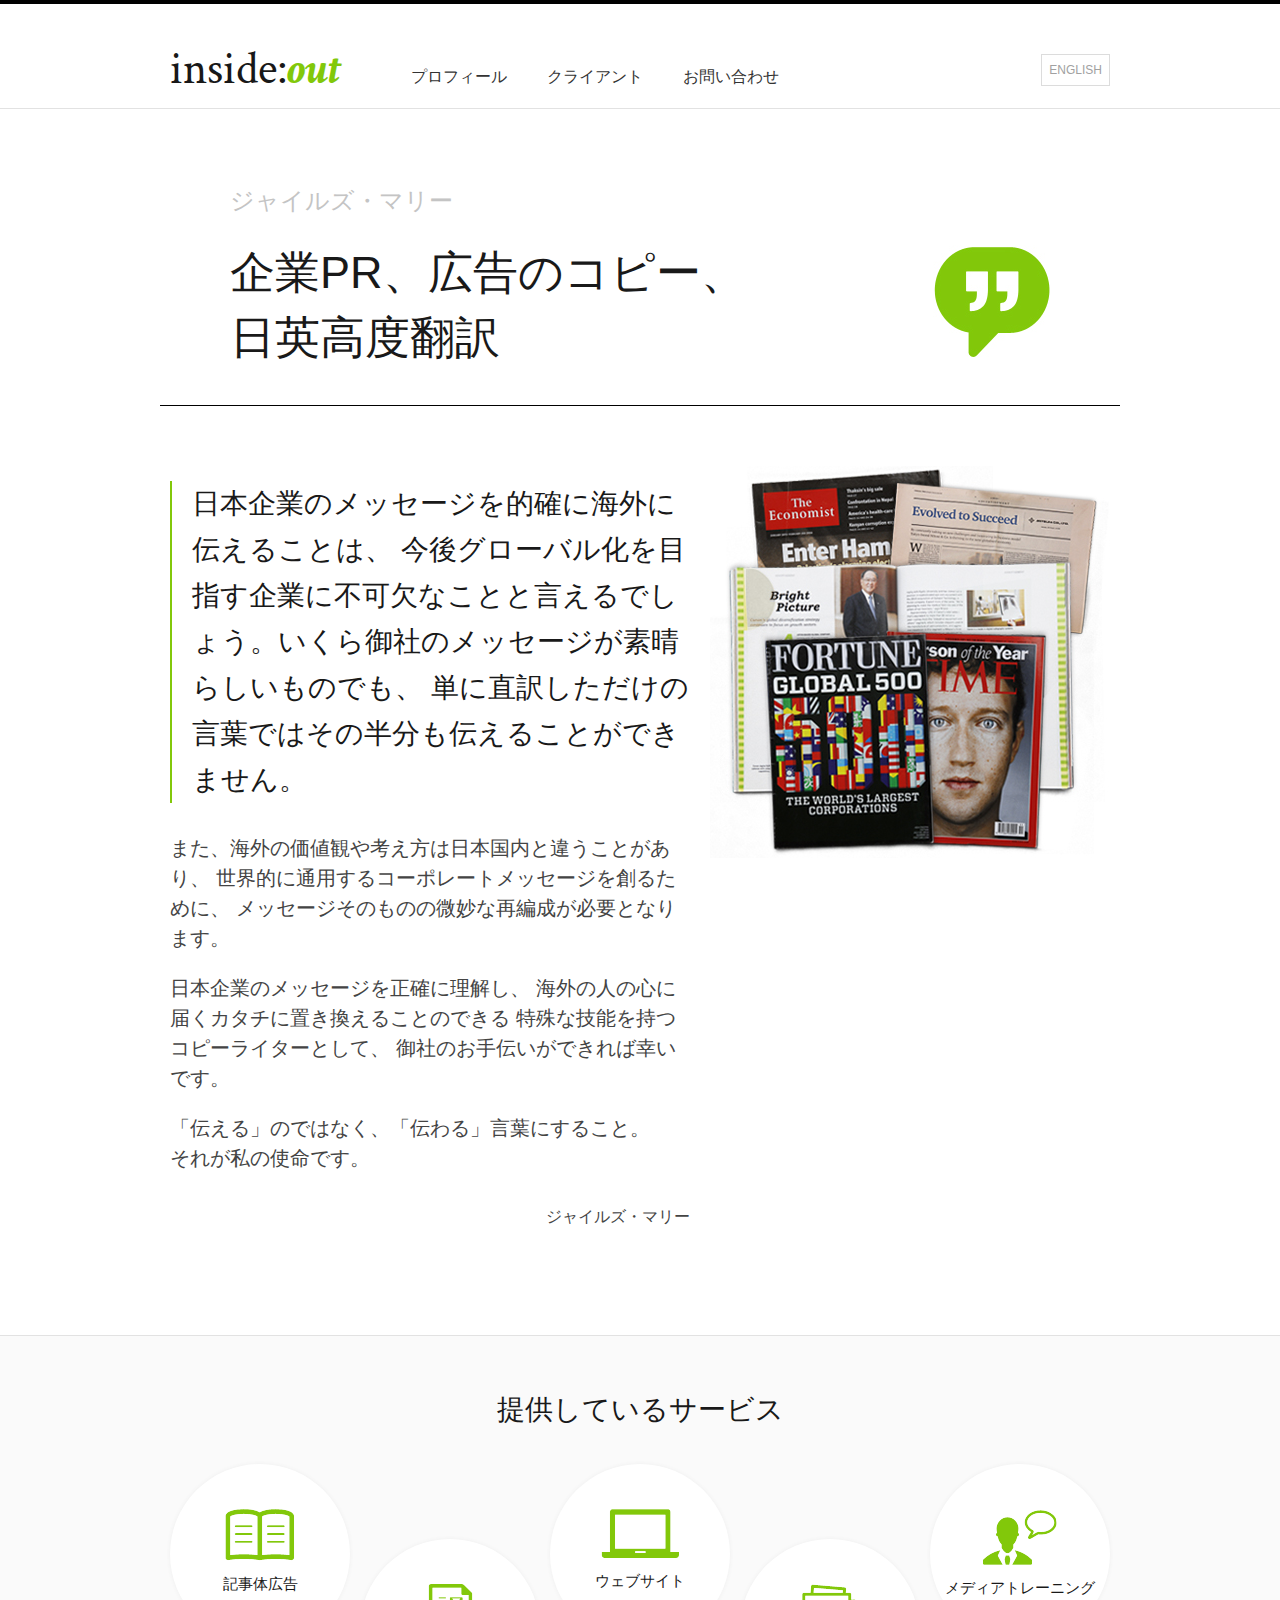
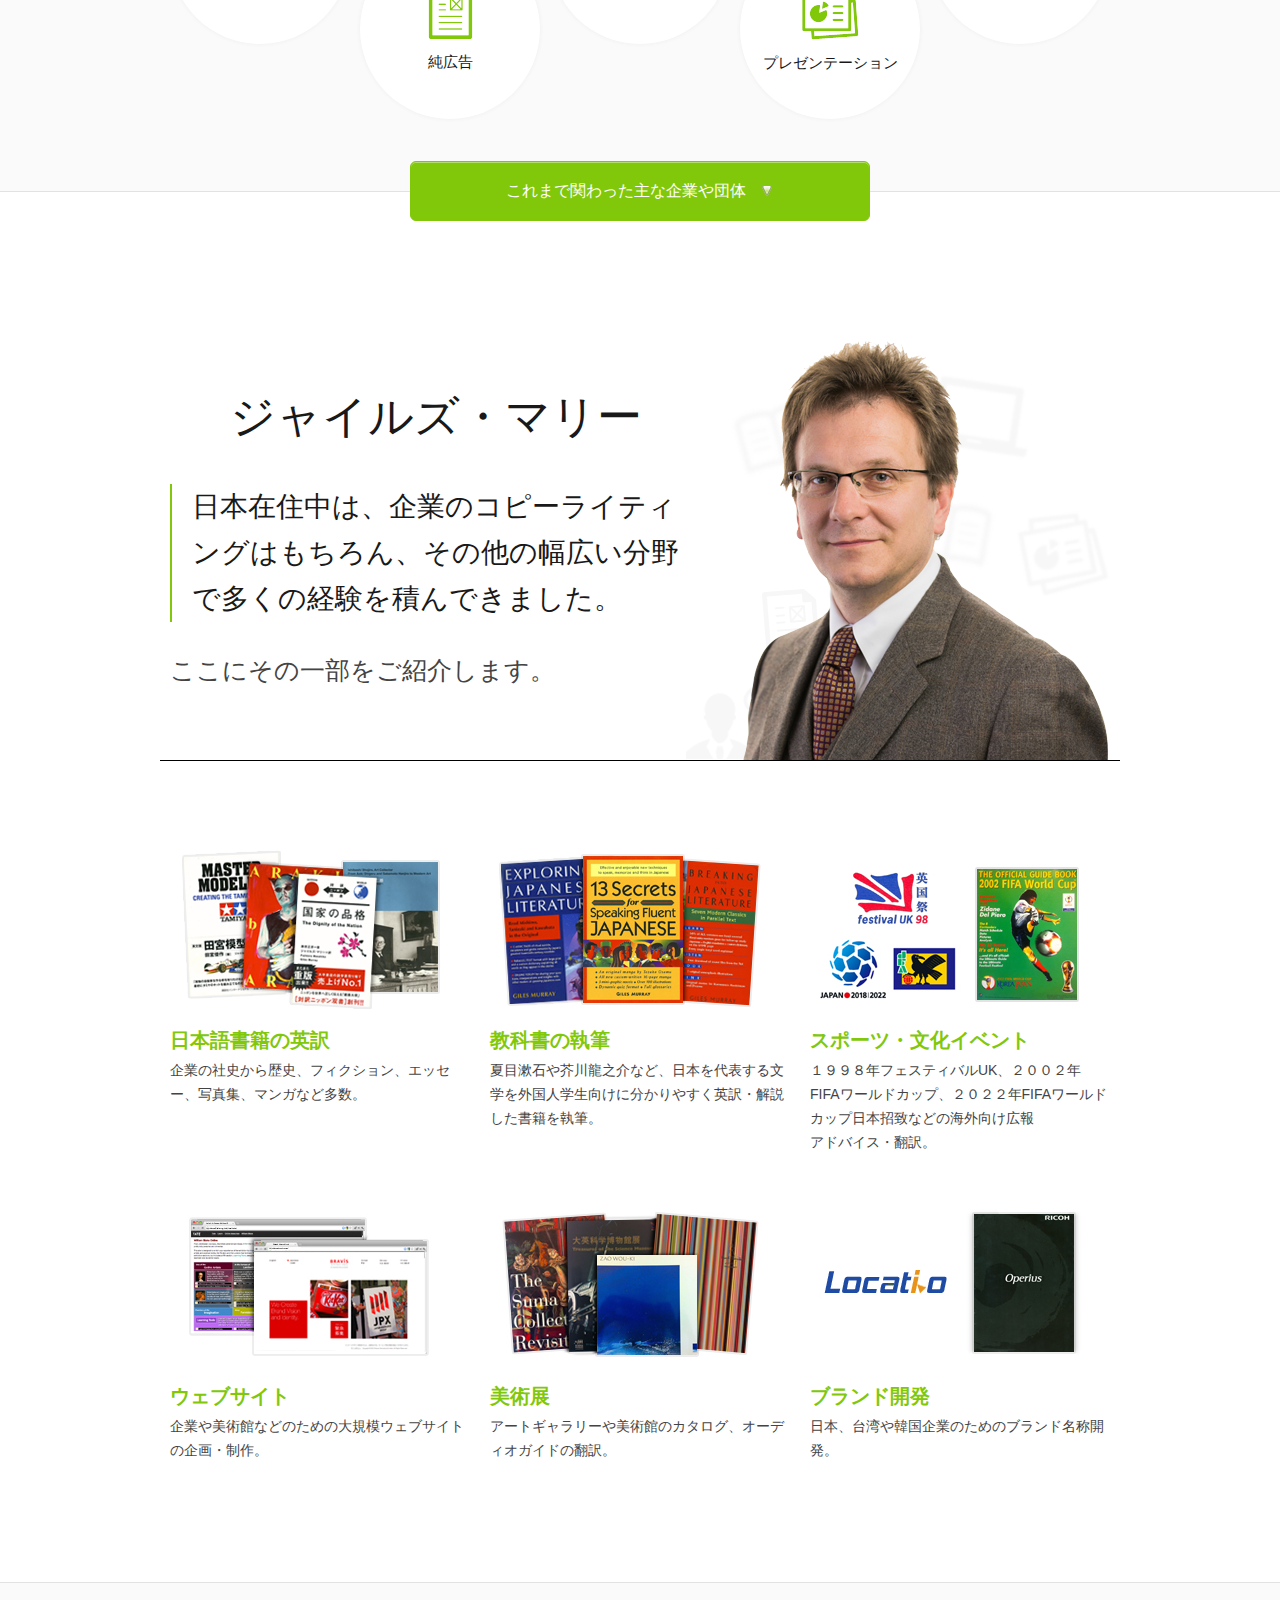
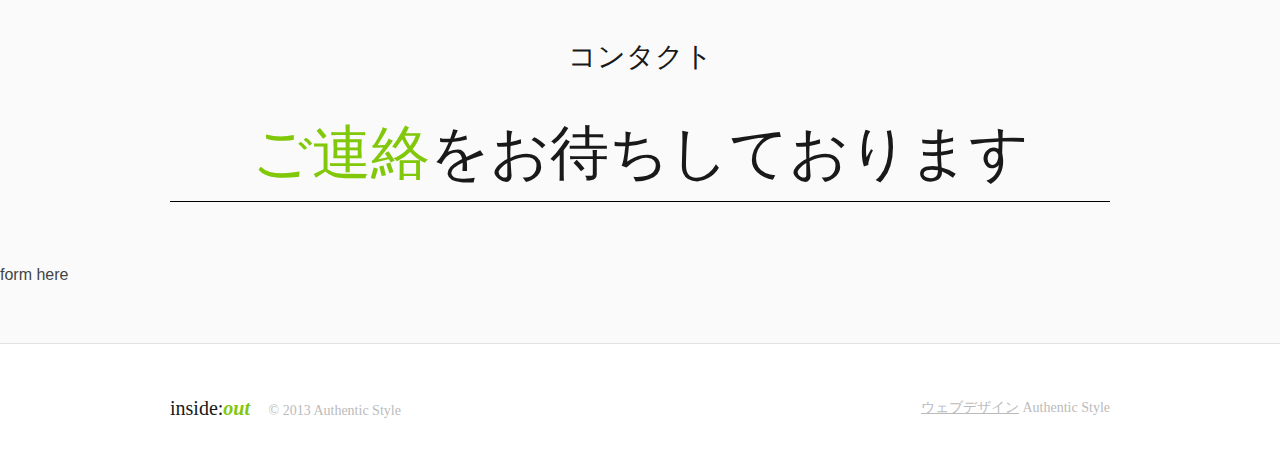
==== commit 74ad0a6f: "f" ====
--- a/html/jp/index.html
+++ b/html/jp/index.html
@@ -407,11 +407,12 @@
       <h6><span class="green">ご連絡</span>をお待ちしております</h6>
     </div>
 
-    <section id="contact-jp">
-      form here
-    </section>
-
-  </div>
+  </div>
+
+  <section id="contact-jp">
+    form here
+  </section>
+
 </section>
 
 <footer class="container">
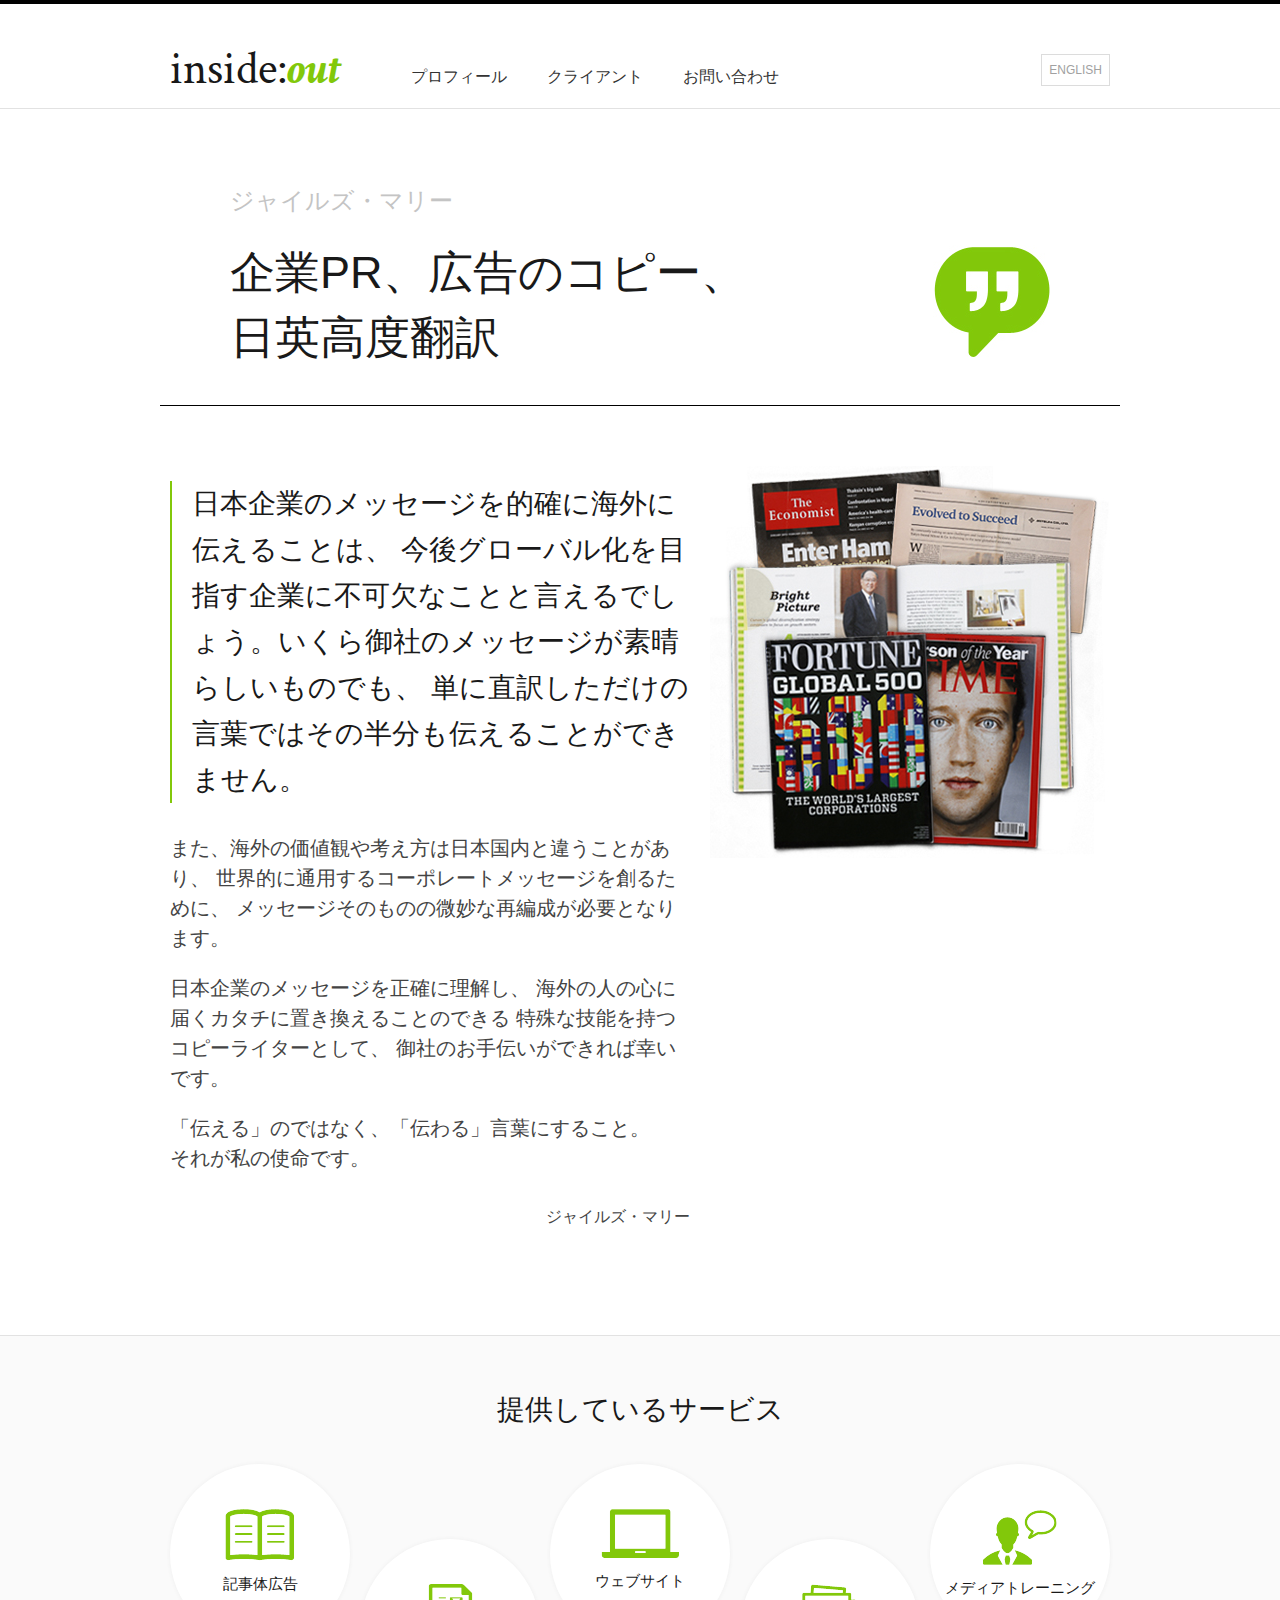
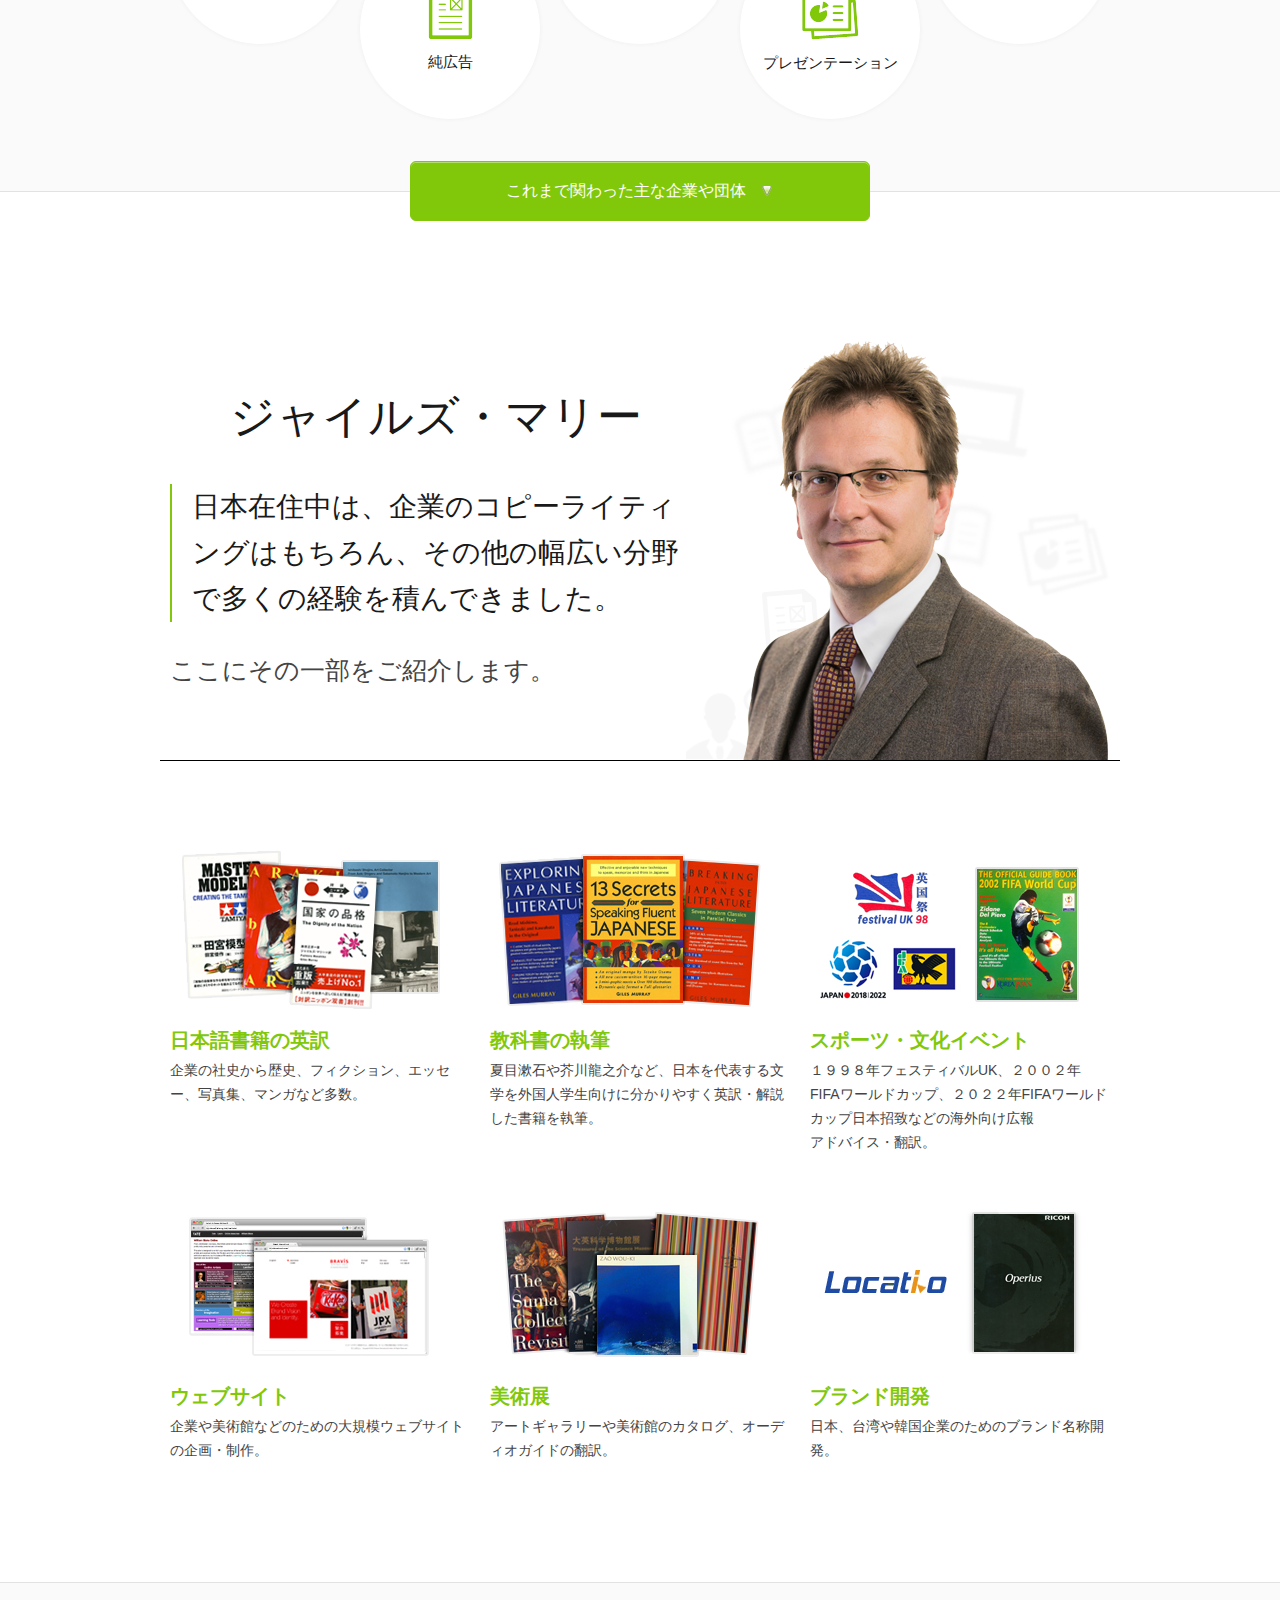
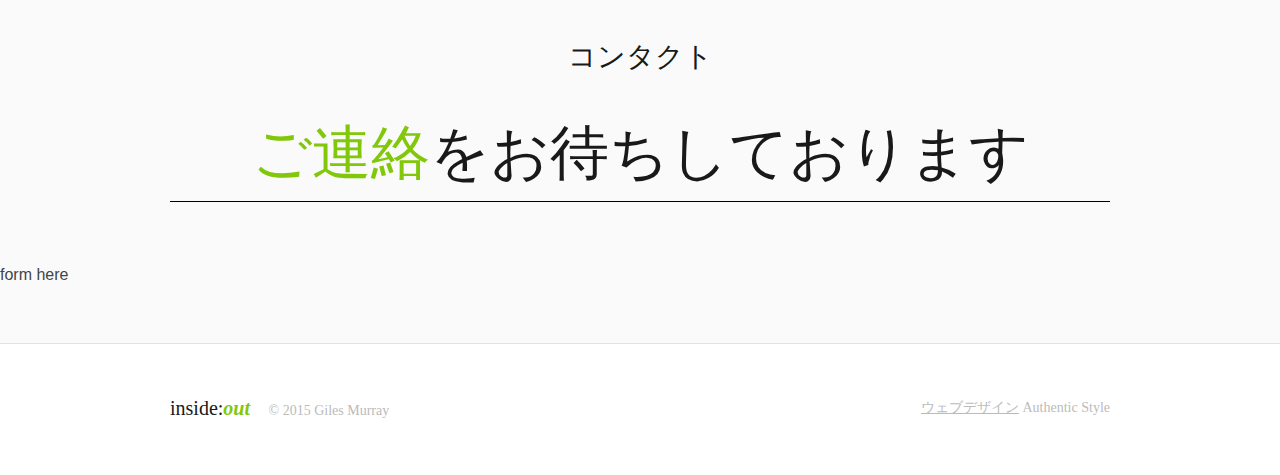
==== commit 21c87eaf: "remove captcha" ====
--- a/html/jp/index.html
+++ b/html/jp/index.html
@@ -78,8 +78,6 @@
     });
 
   </script>
-
-  <script data-cfasync="false" src="//fast.eager.io/op-gzpGuVO.js"></script>
 
 </head>
 <body>
@@ -418,7 +416,7 @@
 <footer class="container">
   <div class="eight columns">
     <p><span class="footer-logo">inside:</span><span class="footer-out">out</span>
-      &copy; 2013 Authentic Style</p>
+      &copy; 2015 Giles Murray</p>
   </div>
   <div class="eight columns align-right">
     <p><a href="http://www.authenticstyle.co.uk" target="_blank" title="Web Design Portfolio">ウェブデザイン</a> Authentic
